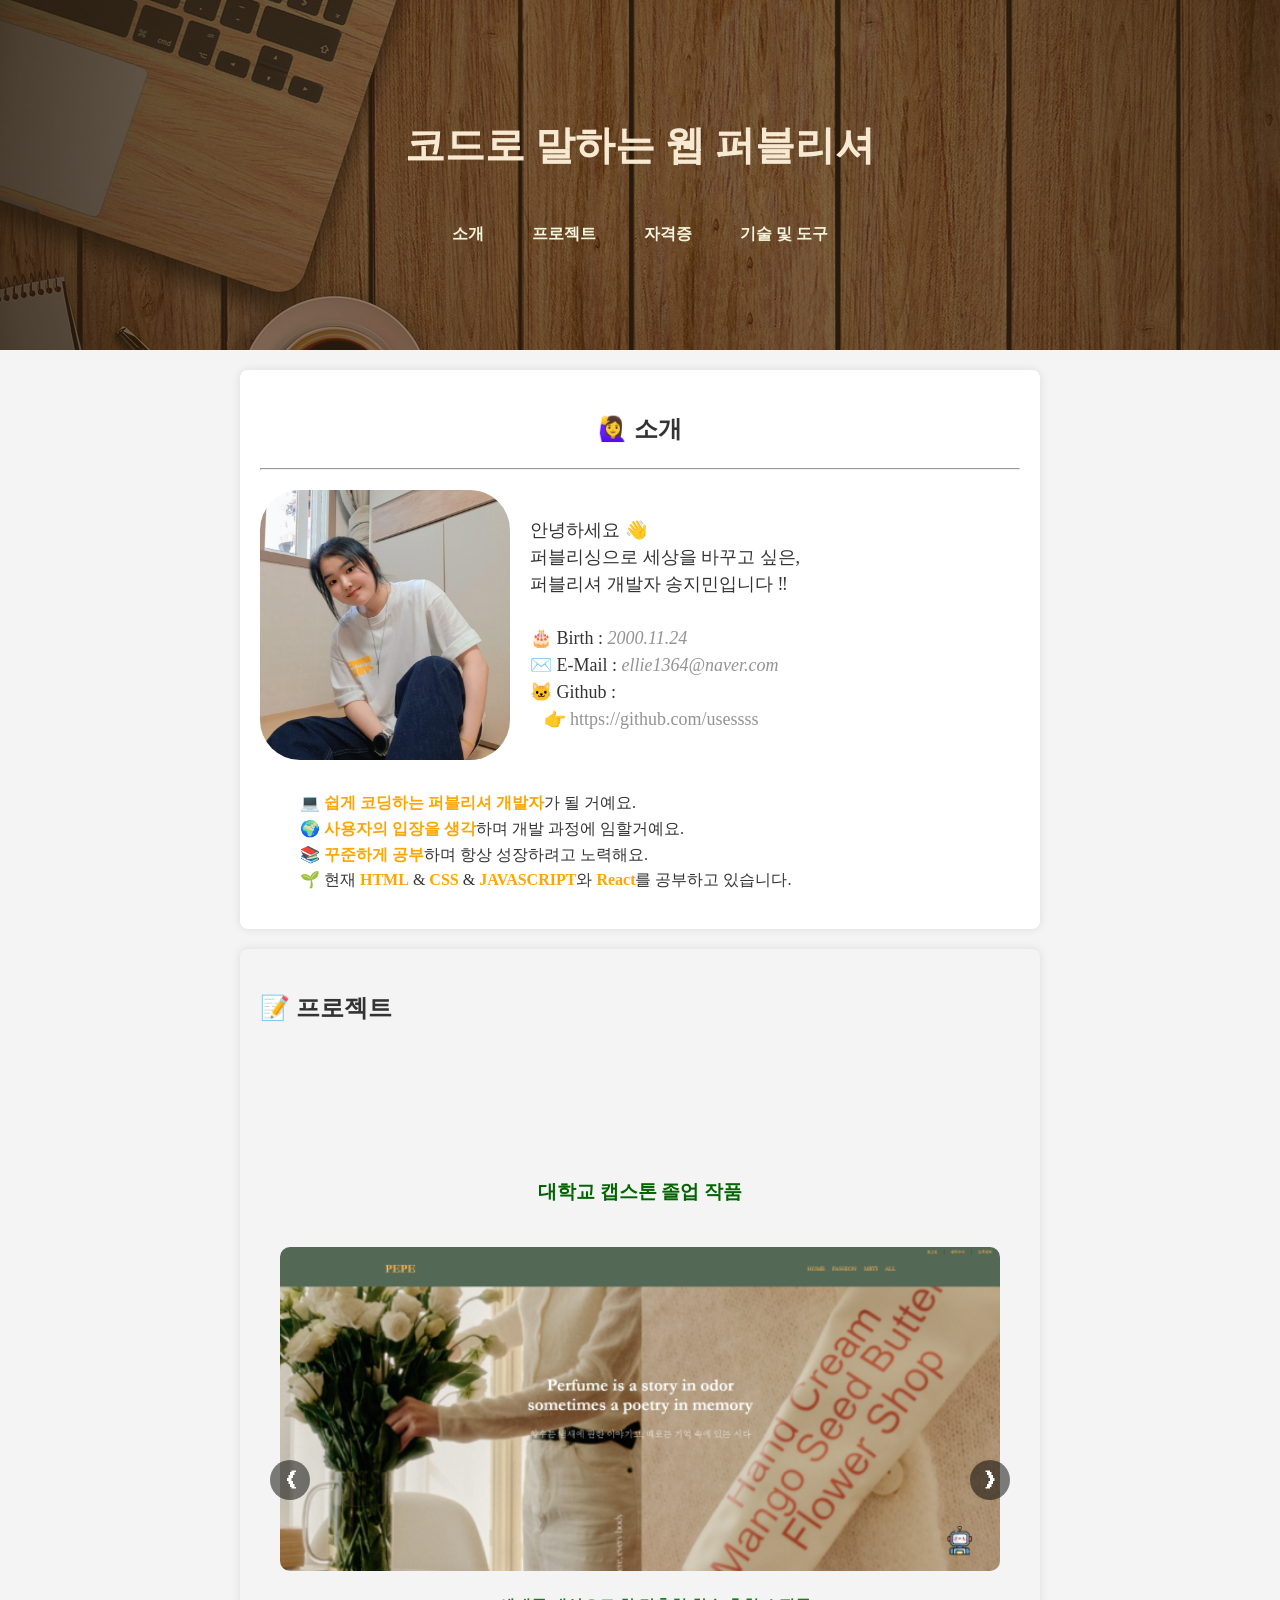
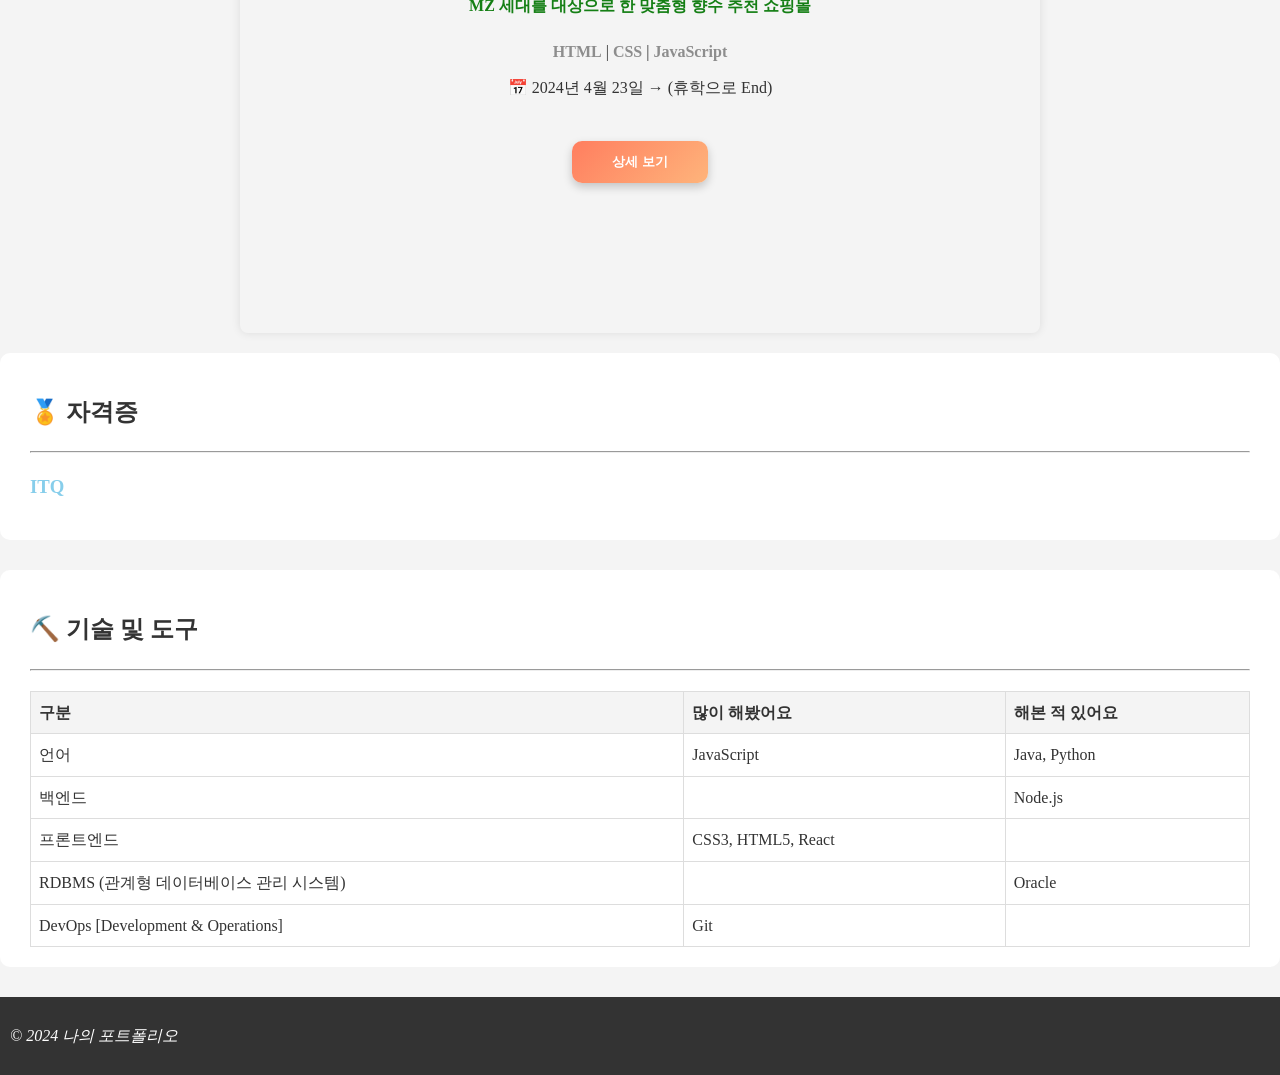
==== index.html @ 23d418ef "우수상 이미지" ====
<!DOCTYPE html>
<html lang="ko">
<head>
    <meta charset="UTF-8">
    <meta name="viewport" content="width=device-width, initial-scale=1.0">
    <title>포트폴리오</title>
    <link rel="stylesheet" type="text/css" href="portfolio.css">
    <link rel="stylesheet" type="text/css" href="reset.css">
</head>

<body>
    <!-- 헤더 섹션 -->
    <header class="header">
        <h1>코드로 말하는 웹 퍼블리셔</h1>
        <nav>
            <ul>
                <li><a href="#about">소개</a></li>
                <li><a href="#projects">프로젝트</a></li>
                <li><a href="#certification">자격증</a></li>
                <li><a href="#tool">기술 및 도구</a></li>
            </ul>
        </nav>
    </header>

    <!-- 소개 섹션 -->
    <section id="about" class="about">
        <h2>🙋‍♀️ 소개</h2>
        <hr style="margin-bottom: 20px;">
        
        <div class="about-content">
            <img 
                src="./img/me.jpg" alt="내 사진" title="내 사진" 
            />
            <div class="about-text">
                <span>
                    안녕하세요 👋<br>
                    퍼블리싱으로 세상을 바꾸고 싶은,<br>
                    퍼블리셔 개발자 송지민입니다 ‼<br><br>

                    🎂 Birth : <i style="color: rgb(147, 147, 147);">2000.11.24</i><br>
                    ✉️ E-Mail : <i style="color: rgb(147, 147, 147);">ellie1364@naver.com</i><br>
                    🐱 Github :<br>
                    &nbsp; &nbsp;👉
                        <a 
                            href="https://github.com/usessss" 
                            style="text-decoration: none; color: rgb(147, 147, 147);
                                cursor: pointer;"
                        >
                            https://github.com/usessss
                        </a><br>
                </span>
            </div>
        </div>

        <ul style="margin-top: 30px; list-style: none;">
            <li>💻 <b>쉽게 코딩하는 퍼블리셔 개발자</b>가 될 거예요.</li>
            <li>🌍 <b>사용자의 입장을 생각</b>하며 개발 과정에 임할거예요.</li>
            <li>📚 <b>꾸준하게 공부</b>하며 항상 성장하려고 노력해요.</li>
            <li>🌱 현재 <b>HTML</b> & <b>CSS</b> & <b>JAVASCRIPT</b>와 <b>React</b>를 공부하고 있습니다.</li>
        </ul>
    </section>

    <!-- 프로젝트 섹션 -->
    <section id="projects" class="projects fade-in">
        <h2>📝 프로젝트</h2>

        <div class="carousel">
            <button class="carousel-control prev" aria-label="Previous slide">&#10094;</button>

            <div class="carousel-wrapper">
                <div class="carousel-item fade-in">
                    <h3 style="color: darkgreen;">
                        대학교 캡스톤 졸업 작품
                    </h3>
                    <img 
                        src="./img/capstone.png" 
                        alt="대학교 캡스톤 졸작"
                        title="대학교 캡스톤 졸작" 
                        style="border-radius: 10px; width: 100%;"
                    />
                    <h4 style="color: rgb(21, 127, 21);">
                        MZ 세대를 대상으로 한 맞춤형 향수 추천 쇼핑몰
                    </h4>
                    <div style="display: flex; gap: 4px;">
                        <b style="color: #8d8d8d;">HTML</b> | <b style="color: #8d8d8d;">CSS</b> 
                        | <b style="color: #8d8d8d;">JavaScript</b>
                    </div>
                    <p style="margin-top: 10px;">
                        📅 2024년 4월 23일 → (휴학으로 End)
                    </p>
                    
                    <button class="open-modal" data-modal="modal1">
                        상세 보기
                    </button>
                </div>

                <!-- 추가적인 슬라이드를 여기에 추가하세요 -->
                <div class="carousel-item">
                    <h3 style="color: rgb(97, 61, 14);">
                        온라인 중고 거래 사이트
                    </h3>
                    <img 
                        src="./img/finalexam.png" 
                        alt="기말고사 프로젝트" title="기말고사 프로젝트 이미지" 
                        style="border-radius: 10px; width: 100%;"
                    />
                    <h4 style="color: rgb(71, 46, 46);">
                        Dynamic Web Project로 만든 중고 거래 사이트
                    </h4>
                    <div style="display: block;">
                        <b style="color: #8d8d8d;">Java</b> | <b style="color: #8d8d8d;">Jsp</b> 
                        | <b style="color: #8d8d8d;">Sql</b> | <b style="color: #8d8d8d;">HTML</b>
                        | <b style="color: #8d8d8d;">CSS</b> | <b style="color: #8d8d8d;">JavaScript</b>
                    </div>
                    <p style="margin-top: 10px;">
                        📅 3학년 1학기 기말고사 개인 프로젝트
                    </p>

                    <button class="open-modal" data-modal="modal2">
                        상세 보기
                    </button>
                </div>

                <div class="carousel-item">
                    <h3 style="color: purple;">
                        나만의 포트폴리오
                    </h3>
                    <img 
                        src="./img/image.png" 
                        alt="나의 포트폴리오" title="나의 포트폴리오"
                        style="border-radius: 10px; width: 100%;"
                    />
                    <h4 style="color: purple;">
                        나를 소개하는 페이지 개발하기
                    </h4>
                    <div>
                        <b style="color: #8d8d8d;">HTML</b> | <b style="color: #8d8d8d;">CSS</b> 
                        | <b style="color: #8d8d8d;">JavaScript</b>
                    </div>
                    <br />
                    <p>📅 2024년 8월 9일</p>
                    
                    <button class="open-modal" data-modal="modal3">
                        상세 보기
                    </button>
                </div>

                <div class="carousel-item">
                    <h3 style="color: rgb(247, 163, 9);">
                        🛸서비스명 - 타임캡슐💊
                    </h3>
                    <img 
                        src="./img/timecapsule.png" 
                        alt="프로젝트 타임캡슐 로그인" title="프로젝트 타임캡슐 로그인"
                        style="border-radius: 10px; width: 100%;"
                    />
                    <h4 style="color: rgb(247, 163, 9);">
                        ☁️구름톤 1~2차 프로젝트
                    </h4>
                    <div>
                        <b style="color: #8d8d8d;">React</b> | 
                        <b style="color: #8d8d8d;">Vite</b> |
                        <b style="color: #8d8d8d;">styled-components</b>
                    </div>
                    <br />

                    <h4 style="margin-bottom: 0;">
                        웹 기반(SNS) 프로젝트
                    </h4>
                    <p>📅 1차 : 2024년 12월 11일 → 2025년 1월 13일</p>

                    <br />

                    <h4 style="margin-bottom: 0;">
                        웹 어플리케이션 디버깅 및 최적화
                    </h4>
                    <p>📅 2차 : 2025년 1월 15일 → 2월 21일</p>
                    
                    <button class="open-modal" data-modal="modal4">
                        상세 보기
                    </button>
                </div>

                <div class="carousel-item">
                    <h3 style="color: rgb(31, 144, 189);">
                        🔊대규모 핀테크 사일런트 컨퍼런스 - 8+1 BiT🎧
                    </h3>
                    <img 
                        src="./img/fitmain.png" 
                        alt="F!t 메인페이지" title="F!t 메인페이지"
                        style="border-radius: 10px; width: 100%;"
                    />
                    <h4 style="color: rgb(31, 144, 189);">
                        부트캠프에서 4개의 직무와 함께 프로젝트🎶
                    </h4>
                    <div style="display: flex; gap: 4px;">
                        <b style="color: #8d8d8d;">React</b> | <b style="color: #8d8d8d;">Redex</b> 
                        | <b style="color: #8d8d8d;">Vite</b> | <b style="color: #8d8d8d;">TailwindCss</b>
                    </div>
                    
                    <br />

                    <p>📅 2025년 2월 26일 → 4월 1일</p>
                    
                    <button class="open-modal" data-modal="modal5">
                        상세 보기
                    </button>
                </div>
            </div>

            <button class="carousel-control next" aria-label="Next slide">&#10095;</button>
        </div>
    </section>

    <!-- 모달 팝업 -->
    <div id="modal1" class="modal">
        <div class="modal-content">
            <span class="close">&times;</span>
            <h3 style="color: darkgreen; text-align: center;">
                🎓캡스톤 프로젝트
            </h3>
            <img 
                src="./img/capstone.png" 
                alt="대학교 졸작" title="대학교 졸작" 
                style="width: 100%; height: auto; border-radius: 10px;" 
            />
            <h4 style="color: rgb(21, 127, 21);">
                MZ 세대를 대상으로 한 맞춤형 향수 추천 쇼핑몰
            </h4>
            <div style="display: flex; gap: 4px;">
                <b style="color: #8d8d8d;">HTML</b> | <b style="color: #8d8d8d;">CSS</b> 
                | <b style="color: #8d8d8d;">JavaScript</b>
            </div>
            <p>📅 2024년 4월 23일 ➡ 진행 하다가 학교 휴학으로 중단</p>
            <p>👥 <b>개발 인원(역할)</b> : 총 3명 - 2명은 백엔드 | 1명은 프론트엔드( 나 )</p>
            
            <h5 style="margin-bottom: 0;">실행영상</h5>
            <div class="video-container">
                <video src="./media/capstone.mp4" controls></video>
            </div>

            <h4 style="margin-top: 30px;">
                📖 내용
            </h4>
            <hr>
            <h4>개요</h4>
            <p
                style="border: 1px solid darkgreen;
                    padding: 10px 20px; border-radius: 10px;"
            >
                이 프로젝트는 <strong>MZ세대 대상</strong>으로 한 <strong>맞춤형 향수 추천 쇼핑몰</strong> 입니다.<br>
                이 프로젝트의 목표는 개성과 취향을 중시하는 MZ 세대가<br>
                자신의 스타일과 성격에 맞는 향수를 쉽게 찾을 수 있도록 돕는 것입니다.
            </p>

            <h4>프로젝트 목표</h4>
            <p
                style="border: 1px solid darkgreen;
                    padding: 10px 20px; border-radius: 10px;"
            >
                ▶ 맞춤형 향수 추천을 통해 사용자의 선택의 어려움을 줄이기<br>
                ▶ 향수 입문 자들이 쉽게 접근할 수 있는 환경 조성<br>
                ▶ MZ 세대를 타겟 으로 한 효과적인 마케팅 전략 수립   
            </p>

            <h4>주요 기능</h4>
            <p
                style="border: 1px solid darkgreen;
                    padding: 10px 20px; border-radius: 10px;"
            >
                ▶ <b>옷 스타일에 맞는 향수 추천 테스트</b><br>
                &nbsp;&nbsp;▪ 사용자가 원하는 패션 스타일을 3가지 선택하면<br>
                해당 스타일에 어울리는 향수를 추천<br>
                ▶ <b>향수 MBTI 테스트</b><br>
                &nbsp;&nbsp;▪ MBTI 성격 유형과 유사한 테스트를 통해 사용자의 성격과<br>
                &nbsp;&nbsp;&nbsp;&nbsp;취향을 분석, 맞춤형 향수 추천  
            </p>
        </div>
    </div>

    <div id="modal2" class="modal">
        <div class="modal-content">
            <span class="close">&times;</span>
            <h3 style="color: rgb(97, 61, 14); text-align: center;">
                온라인 중고 거래 사이트
            </h3>
            <img 
                src="./img/finalexam.png" 
                alt="기말고사 프로젝트" title="기말고사 프로젝트 이미지" 
                style="width: 100%; height: auto; border-radius: 10px;" 
            />
            <h4 style="color: rgb(62, 16, 16);">
                <대학교 3학년 1학기 기말고사 <br />
                Dynamic Web Project로 만든 중고 거래 사이트>
            </h4>
            <b style="color: #8d8d8d;">Java</b> | <b style="color: #8d8d8d;">JSP</b> 
            | <b style="color: #8d8d8d;">SQL</b> | <b style="color: #8d8d8d;">HTML</b>
            | <b style="color: #8d8d8d;">CSS</b> | <b style="color: #8d8d8d;">JavaScript</b>
            <p>👤 <b>개발 인원</b> : 혼자</p>

            <h5 style="margin-bottom: 0;">실행영상</h5>
            <div class="video-container">
                <video src="./media/carrot.mp4" controls muted></video>
            </div>

            <div 
                style="border: 2px solid saddlebrown;
                    padding: 20px 20px; margin-top: 20px; border-radius: 10px;" 
            >
                ▫ <b>메인 페이지</b> : 최신 물품 등록, 카테고리 물품, 인기 물품, 추천 물품<br> 
                &nbsp;&nbsp;네비게이션 바 반응형 웹 페이지로 구현<br><br>
                ▫ <b>상세 페이지</b> : 메인 페이지에서 물품 클릭 시 이동<br><br>
                ▫ <b>마이 페이지</b> : 상세 페이지에서 하트 클릭 시 상품 찜할 수 있음<br>
                &nbsp;&nbsp;엑스 클릭하면 찜한 목록에서 삭제 됨<br>
                &nbsp;&nbsp;내가 등록한 물품 목록 볼 수 있고,
                &nbsp;&nbsp;물품 등록 페이지로 가는 링크 있음<br>
                ▫ <b>물품 등록 페이지</b> : 상품 이미지와 글 입력 하여 등록할 수 있음<br><br>
                ▫ <b>로그인 / 회원가입 페이지</b> : 데이터베이스 연동<br>
                &nbsp;&nbsp;로그인이 이메일 혹은 비밀번호가 일치 하지 않을 시<br>
                &nbsp;&nbsp;→ 에러 메시지인 “이메일 또는 비밀번호가 잘못 되었습니다..<br>
                &nbsp;&nbsp;다시 입력해주세요..!!” 뜨면서 로그인 페이지에 머물도록 설정<br><br>
                ▫ <b>로그아웃</b> : 네비게이션 바에 LogOut 클릭 시 로그아웃 됨<br>
            </div>
        </div>
    </div>

    <div id="modal3" class="modal">
        <div class="modal-content">
            <span class="close">&times;</span>
            <h3 style="text-align: center; color: purple;">
                나만의 포트폴리오
            </h3>
            <img 
                src="./img/image.png" 
                alt="나의 포트폴리오" title="나의 포트폴리오" 
                style="width: 100%; height: auto; border-radius: 10px;" 
            />
            <h4 style="color: purple;">
                나를 소개하는 페이지 개발하기
            </h4>

            <br />

            <b style="color: #8d8d8d;">HTML</b> | <b style="color: #8d8d8d;">CSS</b> 
            | <b style="color: #8d8d8d;">JavaScript</b>
            <p>📅 2024년 8월 9일 ➡</p>
            <p>👤 <b>개발 인원</b> : 혼자</p>

            <br />

            <p>🐱 <b>깃허브</b><br>
                &nbsp;&nbsp;👉 <a 
                    href="https://github.com/usessss/first-commit"
                    style="cursor: pointer; text-decoration: none; color: crimson; text-decoration: none;"
                >
                    https://github.com/usessss/first-commit
                </a>
            </p>

            <h4>
                🗞️배포 : 
                    <a 
                        href="https://usessss.github.io/first-commit/"
                        style="cursor: pointer; text-decoration: none;"
                    >
                        https://usessss.github.io/first-commit/
                    </a>
            </h4>
        </div>
    </div>

    <div id="modal4" class="modal">
        <div class="modal-content">
            <span class="close">&times;</span>
            <h3 style="text-align: center; color: rgb(247, 163, 9);">
                🛸타임캡슐💊
            </h3>

            <img 
                src="./img/timecapsule.png" 
                title="구름톤 1~2차 프로젝트 타임캡슐 이미지"
                alt="구름톤 1~2차 프로젝트 타임캡슐 이미지" 
                style="width: 100%; height: auto; border-radius: 10px;" 
            />

            <h5>
                💡팀원이 '🎄내 트리를 꾸며줘'에서 나온 아이디어<br />
                👉 타임 캡슐( 일일회고/한달에 한 번 미래의 나에게 쓰는 편지 ) X todo-mate( 모방 )
            </h5>

            <h4 style="margin-bottom: -10px;">
                웹 기반(SNS) 프로젝트
            </h4>
            <p>📅 1차 : 2024년 12월 11일 → 2025년 1월 13일</p>

            <h4 style="margin-bottom: -10px;">
                웹 어플리케이션 디버깅 및 최적화
            </h4>
            <p>📅 2차 : 2025년 1월 15일 → 2월 21일</p>

            <p>👥 <b>개발 인원</b> : 프론트엔드 4명</p>

            <b style="color: #8d8d8d;">React</b> | <b style="color: #8d8d8d;">Vite</b> 
            | <b style="color: #8d8d8d;">styled-components</b>

            <div style="margin-top: 20px;">
                <a 
                    href="https://www.figma.com/design/HdpvRO5dsoH2dgdRlnako6/%ED%83%80%EC%9E%84-%EC%BA%A1%EC%8A%90?node-id=0-1&p=f&t=CEZCz9DcvXYDosj5-0"
                    style="text-decoration: none; cursor: pointer;"
                >
                    👩‍🎨팀원들과 다같이 피그마에서 UI 설계
                </a>
            </div>

            <div style="margin-bottom: 30px;"></div>

            <h5 style="margin-bottom: 0;">
                최종 발표 PPT
            </h5>
            <iframe 
                src="https://drive.google.com/file/d/1o0S9HKXnvmxOvt5GmG39HSLRlOXDdm8o/preview?usp=sharing" 
                width="100%" height="260px"
            >
            </iframe>

            <br />

            <h5 style="margin-bottom: 0px;">실행영상</h5>
            <div class="video-container">
                <video src="./media/timecapsule.mp4" controls muted></video>
            </div>

            <h4>
                🤓내가 맡은 기능들
            </h4>
            <h4>
                🔥타임캡슐 - 상세 페이지
                <ul>
                    <li>
                        전체적인 UI
                    </li>
                    <li>
                        편지 작성페이지에서 작성한 편지 내용 가져오기( 이모지 선택한 것도 같이 )
                    </li>
                    <li>
                        PDF로 편지 저장하기
                    </li>
                    <br />
                    <img 
                        src="./img/detailtimecapsule.png" 
                        title="타임캡슐 상세페이지 이미지" alt="타임캡슐 상세페이지 이미지" 
                        style="width: 100%; border-radius: 10px;"
                    />
                    <img 
                        src="./img/timecapsulepdf.png" 
                        title="타임캡슐 상세페이지 PDF 이미지" alt="타임캡슐 상세페이지 PDF 이미지" 
                        style="width: 100%; border-radius: 10px;"
                    />
                </ul>
            </h4>

            <h4>
                🔥todo - 메인 페이지 달력
                <ul>
                    <li>
                        왼쪽에 달력 표시( todo-mate랑 똑같이 )<br />
                        ➡️클릭한 날짜에 카테고리에서 작성한 할 일 목록이 완료됐으면<br />
                        해당 날짜 위에 있는 회색 박스에 체크 이모지가 생성되고<br />
                        월별로 체크 개수가 헤더쪽에 카운팅 되게하기
                    </li>
                    <li>
                        간편로그인 카카오로 해서 유저의 '프로필'하고 '이름' 데이터 가져오기
                    </li>
                    <br />
                    <img 
                        src="./img/todocalendar.png" 
                        title="timecapsule todo 달력" alt="timecapsule todo 달력" 
                        style="width: 100%; border-radius: 10px;"
                    />
                </ul>
            </h4>

            <h4>
                <a 
                    href="https://www.notion.so/1-1d1b05d8ba72808895eaf2b294ebce3a"
                    style="text-decoration: none; cursor: pointer;"
                >
                    📑다른 팀이 타임캡슐 이슈 리포트 작성( 노션 )
                </a>
            </h4>

            <h4>
                😤1차 프로젝트 이슈

                <img 
                    src="./img/issue.png" 
                    title="프로젝트 이슈" alt="프로젝트 이슈" 
                    style="width: 100%; border-radius: 10px;"
                />

                <img 
                    src="./img/issueproblem.png"
                    title="프로젝트 이슈 문제" alt="프로젝트 이슈 문제" 
                    style="width: 100%; border-radius: 10px;"
                />

                <img 
                    src="./img/issueresolution.png"
                    title="프로젝트 이슈 해결" alt="프로젝트 이슈 해결" 
                    style="width: 100%; border-radius: 10px;"
                />
            </h4>

            <p>🐱 <b>깃허브</b><br />
                &nbsp;&nbsp;👉 <a 
                    href="https://github.com/orgs/9oormthon-time-capsule/repositories"
                    style="text-decoration: none; color: crimson; cursor: pointer;"
                >
                    https://github.com/orgs/9oormthon-time-capsule/repositories
                </a>
            </p>
        </div>
    </div>

    <div id="modal5" class="modal">
        <div class="modal-content">
            <span class="close">&times;</span>
            <h3 style="text-align: center; color: rgb(31, 144, 189);">
                🔊대규모 핀테크 사일런트 컨퍼런스🎧
            </h3>

            <h6 style="font-weight: bold;">
                카카오 X 구름 Deep Dive 온라인 부트캠프<br>
                리액트 기반 프론트엔드 개발자 취업 특화 과정 1회차<br>
                ☁️기간 : 2024년 8월 19일 ➡ 2025월 4월 2일
            </h6>

            <img 
                src="./img/conference.png" alt="컴퍼런스" title="컴퍼런스" 
                style="width: 100%; height: auto; border-radius: 10px;" 
            />

            <h4>사일런트 컴퍼런스란❓</h4>
            <h5>
                기존 스피커 시스템 대신 무선 헤드셋을 활용하여<br>
                한 공간에 서 여러 개의 세션을 동시에 진행할 수 있는 혁신적인 포럼 방식❗<br>
                👉 스피커의 강연을 오디오만 듣고 싶다면 오디오 정취로,<br>
                영상이랑 오디오를 같이 듣고 싶다면 라이브 영상 시청으로
            </h5>
            <p>
                <b>👥인원 총 9명</b> 
                    : 프로덕트 매니지먼트[PM] 1명, 프로덕트 디자이너[PD] 2명,
                    <br>프론트엔드[FE] 2명, 백엔드[BE] 4명
            </p>
            <p style="font-weight: bold;">📅 2025년 2월 26일 ➡ 4월 1일</p>

            <h4>
                🛠️사용스택
            </h4>
            <h4>
                PD
            </h4>
            <ul>
                <li style="list-style-type: square;">Figma</li>
            </ul>
            <h4>
                FE
            </h4>
            <ul>
                <li style="list-style-type: square;">Core : React - js</li>
                <li style="list-style-type: square;">Ui : tailwindCss</li>
                <li style="list-style-type: square;">State Managing : redux</li>
                <li style="list-style-type: square;">Bundler : React - Vite</li>
            </ul>
            <h4>
                BE
            </h4>
            <ul>
                <li style="list-style-type: square;">SpringBoot</li>
                <li style="list-style-type: square;">Spring Security</li>
                <li style="list-style-type: square;">Docker</li>
                <li style="list-style-type: square;">OAuth2</li>
                <li style="list-style-type: square;">JPA</li>
                <li style="list-style-type: square;">MySQL</li>
                <li style="list-style-type: square;">Redis</li>
                <li style="list-style-type: square;">Swagger</li>
                <li style="list-style-type: square;">AWS</li>
                <li style="list-style-type: square;">WebSocket</li>
                <li style="list-style-type: square;">Redis Pub/Sub</li>
                <li style="list-style-type: square;">Kurento</li>
            </ul>

            <h4>
                <a 
                    href="https://www.notion.so/1ceb05d8ba7280eaadd6e5da148a67c7?v=1ceb05d8ba7281339520000c37d66d69"
                    style="text-decoration: none; cursor: pointer;"
                >
                    📑API 명세서
                </a>
            </h4>

            <h4>4개의 직무 팀원 역할 분담</h4>
            <img 
                src="./img/fitmember.png" 
                alt="fit 맡은 역할" title="fit 맡은 역할"
                style="width: 100%;" 
            />

            <h4>실행영상</h4>
            <div class="video-container">
                <video src="./media/fit.mp4" controls muted></video>
            </div>

            <h4>🤓내가 맡은 기능 정리</h4>
            <h4>🔥네이버, 카카오, 구글 소셜 로그인 및 회원가입</h4>
            <img 
                src="./img/fitlogin.png" 
                style="width: 100%; border-radius: 10px;" 
                title="fit 로그인페이지" alt="fit 로그인페이지"
            />
            <ol>
                <li style="font-weight: bold;">OAuth2 소셜 로그인 ( 네이버, 카카오, 구글 )</li>
                <ul>
                    <li>각 플랫폼의 인증 API를 활용해 로그인 버튼 생성</li>
                    <li>사용자가 클릭 시 해당 플랫폼의 로그인 페이지로 리디렉션</li>
                </ul>

                <li style="font-weight: bold;">백엔드와 토큰 교환 🛡️</li>
                <ul>
                    <li>로그인 후 리디렉션되는 URL에서 Authorization Code로 백엔드와 Access Token 교환</li>
                    <li>fetch 이용해 백엔드 API 호출( 토큰 교환 및 사용자 정보 가져오기 )</li>
                </ul>

                <li style="font-weight: bold;">사용자 상태 관리 🗂️</li>
                <ul>
                    <li>Redux를 사용하여 로그인 성공 시 사용자 정보와 Access Token을 상태로 저장</li>
                    <li>localStorage를 활용해 Access Token을 브라우저에 저장</li>
                </ul>
            </ol>

            <h5>
                💠소셜 로그인 버튼 ( GoogleLoginButton )
            </h5>
            <div class="code-container">
                <div class="code-header">
                  <div class="code-dots">
                    <div class="dot dot-red"></div>
                    <div class="dot dot-yellow"></div>
                    <div class="dot dot-green"></div>
                  </div>
                  <div class="code-title">google-login.jsx</div>
                </div>
                <pre style="padding-top: 10px; padding-left: 10px; padding-right: 10px;"><code><span class="token-keyword">const</span> <span class="token-function">GoogleLogin</span> <span class="token-arrow">=</span> () <span class="token-arrow">=></span> {
  <span class="token-keyword">const</span> <span class="token-function">onGoogleLogin</span> <span class="token-arrow">=</span> () <span class="token-arrow">=></span> {
    window.location.href <span class="token-arrow">=</span> <span class="token-string">"https://fit-conference.shop/oauth2/authorization/google"</span>;
  };
            
  <span class="token-keyword">return</span> (
    <span class="token-jsx-tag">&lt;button</span> <span class="token-attr">onClick</span>={<span class="token-function">onGoogleLogin</span>} <span class="token-attr">className</span>=<span class="token-string">"social-btn"</span><span class="token-jsx-tag">&gt;</span>
    <span class="token-jsx-tag">&lt;img</span> <span class="token-attr">src</span>=<span class="token-string">"/images/GoogleLogo.png"</span> <span class="token-attr">alt</span>=<span class="token-string">"Google"</span> <span class="token-jsx-tag">/&gt;</span>
        구글로 시작하기
    <span class="token-jsx-tag">&lt;/button&gt;</span>
  );
};</code></pre></div>

            <h5>
                💠토큰 교환 로직
            </h5>
            <div class="code-container">
                <div class="code-toolbar">
                  <div class="code-buttons">
                    <div class="code-btn red"></div>
                    <div class="code-btn yellow"></div>
                    <div class="code-btn green"></div>
                  </div>
                  <div class="code-title2">google-login.jsx</div>
                </div>
                <pre style="padding-left: 10px; padding-right: 10px;"><code><span class="token-keyword">useEffect</span><span class="token-punctuation">(()</span> <span class="token-operator">=></span> <span class="token-punctuation">{</span>
    <span class="token-keyword">const</span> <span class="token-function">exchangeToken</span> <span class="token-operator">=</span> <span class="token-keyword">async</span> <span class="token-punctuation">()</span> <span class="token-operator">=></span> <span class="token-punctuation">{</span>
        <span class="token-keyword">try</span> <span class="token-punctuation">{</span>
            <span class="token-keyword">const</span> response <span class="token-operator">=</span> <span class="token-keyword">await</span> <span class="token-function">fetch</span><span class="token-punctuation">(</span><span class="token-string">"https://fit-conference.shop/api/v1/auth/token-exchange"</span><span class="token-punctuation">,</span> <span class="token-punctuation">{</span>
            method<span class="token-operator">:</span> <span class="token-string">"POST"</span><span class="token-punctuation">,</span>
            headers<span class="token-operator">:</span> <span class="token-punctuation">{</span> <span class="token-string">"Content-Type"</span><span class="token-operator">:</span> <span class="token-string">"application/json"</span> <span class="token-punctuation">}</span><span class="token-punctuation">,</span>
              credentials<span class="token-operator">:</span> <span class="token-string">"include"</span><span class="token-punctuation">,</span>
            <span class="token-punctuation">}</span><span class="token-punctuation">)</span><span class="token-punctuation">;</span>
            
            <span class="token-keyword">if</span> <span class="token-punctuation">(</span>response<span class="token-punctuation">.</span>ok<span class="token-punctuation">)</span> <span class="token-punctuation">{</span>
              <span class="token-keyword">let</span> token <span class="token-operator">=</span> response<span class="token-punctuation">.</span>headers<span class="token-punctuation">.</span><span class="token-function">get</span><span class="token-punctuation">(</span><span class="token-string">"Authorization"</span><span class="token-punctuation">)</span><span class="token-punctuation">;</span>
              <span class="token-keyword">if</span> <span class="token-punctuation">(</span>token<span class="token-punctuation">?</span><span class="token-punctuation">.</span><span class="token-function">startsWith</span><span class="token-punctuation">(</span><span class="token-string">"Bearer "</span><span class="token-punctuation">)</span><span class="token-punctuation">)</span> token <span class="token-operator">=</span> token<span class="token-punctuation">.</span><span class="token-function">substring</span><span class="token-punctuation">(</span><span class="token-number">7</span><span class="token-punctuation">)</span><span class="token-punctuation">;</span>
              localStorage<span class="token-punctuation">.</span><span class="token-function">setItem</span><span class="token-punctuation">(</span><span class="token-string">"access-token"</span><span class="token-punctuation">,</span> token<span class="token-punctuation">)</span><span class="token-punctuation">;</span>
            
              <span class="token-keyword">const</span> userInfo <span class="token-operator">=</span> <span class="token-keyword">await</span> axios<span class="token-punctuation">.</span><span class="token-function">get</span><span class="token-punctuation">(</span><span class="token-string">"https://fit-conference.shop/api/v1/users/account"</span><span class="token-punctuation">,</span> <span class="token-punctuation">{</span>
                headers<span class="token-operator">:</span> <span class="token-punctuation">{</span> Authorization<span class="token-operator">:</span> <span class="token-string">`Bearer ${token}`</span> <span class="token-punctuation">}</span><span class="token-punctuation">,</span>
              <span class="token-punctuation">}</span><span class="token-punctuation">)</span><span class="token-punctuation">;</span>
            
              <span class="token-function">dispatch</span><span class="token-punctuation">(</span><span class="token-function">loginSuccess</span><span class="token-punctuation">(</span><span class="token-punctuation">{</span> user<span class="token-operator">:</span> userInfo<span class="token-punctuation">.</span>data<span class="token-punctuation">.</span>response<span class="token-punctuation">,</span> token <span class="token-punctuation">}</span><span class="token-punctuation">)</span><span class="token-punctuation">)</span><span class="token-punctuation">;</span>
              <span class="token-function">navigate</span><span class="token-punctuation">(</span><span class="token-string">"/mypage"</span><span class="token-punctuation">)</span><span class="token-punctuation">;</span>
            <span class="token-punctuation">}</span>
          <span class="token-punctuation">}</span> <span class="token-keyword">catch</span> <span class="token-punctuation">(</span>error<span class="token-punctuation">)</span> <span class="token-punctuation">{</span>
            console<span class="token-punctuation">.</span><span class="token-function">error</span><span class="token-punctuation">(</span><span class="token-string">"Token exchange failed:"</span><span class="token-punctuation">,</span> error<span class="token-punctuation">)</span><span class="token-punctuation">;</span>
          <span class="token-punctuation">}</span>
        <span class="token-punctuation">}</span><span class="token-punctuation">;</span>
            
        <span class="token-function">exchangeToken</span><span class="token-punctuation">(</span><span class="token-punctuation">)</span><span class="token-punctuation">;</span>
      <span class="token-punctuation">}</span><span class="token-punctuation">,</span> <span class="token-punctuation">[</span><span class="token-punctuation">]</span><span class="token-punctuation">)</span><span class="token-punctuation">;</span></code></pre>
    </div>

            <h4>🔥메인페이지 연사 정보 불러오기</h4>
            <img 
                src="./img/fitmainspeaker.png" 
                style="width: 100%; border-radius: 10px;" 
                title="fit 메인 연사 정보" alt="fit 메인 연사 정보"
            />
            <ol>
                <li style="font-weight: bold;">API 연동</li>
                <ul>
                    <li>/api/v1/speaker 호출하여 세션 데이터를 요청하고 처리</li>
                </ul>
    
                <li style="font-weight: bold;">데이터 정렬 및 렌더링</li>
                <ul>
                    <li>세션 데이터를 시간순으로 정렬한 후 UI에 표시</li>
                    <li>각 세션별 정보( 타이틀, 태그, 연사 이미지 및 이름 등 ) 출력</li>
                </ul>
            </ol>

            <h5>
                💠API 요청 및 데이터 정렬
            </h5>
            <div class="code-container">
                <div class="code-header">
                  <div class="code-dots">
                    <div class="dot dot-red"></div>
                    <div class="dot dot-yellow"></div>
                    <div class="dot dot-green"></div>
                  </div>
                  <div class="code-title">main-page.jsx</div>
                </div>
                <pre style="padding-top: 10px; padding-left: 10px; padding-right: 10px;"><code><span class="token-keyword">useEffect</span><span class="token-punctuation">(()</span> <span class="token-operator">=></span> <span class="token-punctuation">{</span>
  <span class="token-keyword">const</span> <span class="token-function">fetchData</span> <span class="token-operator">=</span> <span class="token-keyword">async</span> <span class="token-punctuation">()</span> <span class="token-operator">=></span> <span class="token-punctuation">{</span>
    <span class="token-keyword">try</span> <span class="token-punctuation">{</span>
      <span class="token-keyword">const</span> response <span class="token-operator">=</span> <span class="token-keyword">await</span> axios<span class="token-punctuation">.</span><span class="token-function">get</span><span class="token-punctuation">(</span><span class="token-string">'/api/v1/speaker'</span><span class="token-punctuation">)</span><span class="token-punctuation">;</span>
      <span class="token-keyword">if</span> <span class="token-punctuation">(</span>response<span class="token-punctuation">.</span>data<span class="token-punctuation">.</span>success<span class="token-punctuation">)</span> <span class="token-punctuation">{</span>
        <span class="token-keyword">const</span> sortedSessions <span class="token-operator">=</span> response<span class="token-punctuation">.</span>data<span class="token-punctuation">.</span>response<span class="token-punctuation">.</span><span class="token-function">sort</span><span class="token-punctuation">((</span>a<span class="token-punctuation">,</span> b<span class="token-punctuation">)</span> <span class="token-operator">=></span>
          a<span class="token-punctuation">.</span>startTime<span class="token-punctuation">.</span><span class="token-function">localeCompare</span><span class="token-punctuation">(</span>b<span class="token-punctuation">.</span>startTime<span class="token-punctuation">)</span>
        <span class="token-punctuation">)</span><span class="token-punctuation">;</span>
        <span class="token-function">setSessions</span><span class="token-punctuation">(</span>sortedSessions<span class="token-punctuation">)</span><span class="token-punctuation">;</span>
      <span class="token-punctuation">}</span> <span class="token-keyword">else</span> <span class="token-punctuation">{</span>
        console<span class="token-punctuation">.</span><span class="token-function">error</span><span class="token-punctuation">(</span><span class="token-string">'API 요청 실패:'</span><span class="token-punctuation">,</span> response<span class="token-punctuation">.</span>data<span class="token-punctuation">.</span>message<span class="token-punctuation">)</span><span class="token-punctuation">;</span>
      <span class="token-punctuation">}</span>
    <span class="token-punctuation">}</span> <span class="token-keyword">catch</span> <span class="token-punctuation">(</span>error<span class="token-punctuation">)</span> <span class="token-punctuation">{</span>
      console<span class="token-punctuation">.</span><span class="token-function">error</span><span class="token-punctuation">(</span><span class="token-string">'API 요청 중 오류 발생:'</span><span class="token-punctuation">,</span> error<span class="token-punctuation">)</span><span class="token-punctuation">;</span>
    <span class="token-punctuation">}</span>
  <span class="token-punctuation">}</span><span class="token-punctuation">;</span>
  <span class="token-function">fetchData</span><span class="token-punctuation">(</span><span class="token-punctuation">)</span><span class="token-punctuation">;</span>
<span class="token-punctuation">}</span><span class="token-punctuation">,</span> <span class="token-punctuation">[</span><span class="token-punctuation">]</span><span class="token-punctuation">)</span><span class="token-punctuation">;</span></code></pre></div>

            <h5>
                💠세션 데이터 렌더링
            </h5>
            <div class="code-container">
                <div class="code-header">
                  <div class="code-dots">
                    <div class="dot dot-red"></div>
                    <div class="dot dot-yellow"></div>
                    <div class="dot dot-green"></div>
                  </div>
                  <div class="code-title">main-page.jsx</div>
                </div>
                <pre style="padding-top: 10px; padding-left: 10px; padding-right: 10px;"><code><span class="token-punctuation">{</span>sessions<span class="token-punctuation">.</span><span class="token-function">map</span><span class="token-punctuation">((</span>session<span class="token-punctuation">,</span> index<span class="token-punctuation">)</span> <span class="token-operator">=></span> <span class="token-punctuation">(</span>
    <span class="token-jsx-tag">&lt;div</span> <span class="token-jsx-attr">key</span><span class="token-operator">=</span><span class="token-punctuation">{</span>index<span class="token-punctuation">}</span> <span class="token-jsx-attr">className</span><span class="token-operator">=</span><span class="token-string">"session-card"</span><span class="token-jsx-tag">&gt;</span>
      <span class="token-jsx-tag">&lt;h3&gt;</span><span class="token-punctuation">{</span>session<span class="token-punctuation">.</span>title<span class="token-punctuation">}</span><span class="token-jsx-tag">&lt;/h3&gt;</span>
      <span class="token-jsx-tag">&lt;div</span> <span class="token-jsx-attr">className</span><span class="token-operator">=</span><span class="token-string">"tags"</span><span class="token-jsx-tag">&gt;</span>
        <span class="token-punctuation">{</span>session<span class="token-punctuation">.</span>tags<span class="token-punctuation">.</span><span class="token-function">map</span><span class="token-punctuation">((</span>tag<span class="token-punctuation">,</span> i<span class="token-punctuation">)</span> <span class="token-operator">=></span> <span class="token-punctuation">(</span>
          <span class="token-jsx-tag">&lt;span</span> <span class="token-jsx-attr">key</span><span class="token-operator">=</span><span class="token-punctuation">{</span>i<span class="token-punctuation">}</span> <span class="token-jsx-attr">className</span><span class="token-operator">=</span><span class="token-string">"tag"</span><span class="token-jsx-tag">&gt;</span><span class="token-punctuation">{</span>tag<span class="token-punctuation">}</span><span class="token-jsx-tag">&lt;/span&gt;</span>
        <span class="token-punctuation">)</span><span class="token-punctuation">)</span><span class="token-punctuation">}</span>
      <span class="token-jsx-tag">&lt;/div&gt;</span>
      <span class="token-jsx-tag">&lt;div</span> <span class="token-jsx-attr">className</span><span class="token-operator">=</span><span class="token-string">"speaker-info"</span><span class="token-jsx-tag">&gt;</span>
        <span class="token-jsx-tag">&lt;img</span> <span class="token-jsx-attr">src</span><span class="token-operator">=</span><span class="token-punctuation">{</span>session<span class="token-punctuation">.</span>speaker<span class="token-punctuation">.</span>image<span class="token-punctuation">}</span> <span class="token-jsx-attr">alt</span><span class="token-operator">=</span><span class="token-string">"연사 이미지"</span> <span class="token-jsx-tag">/&gt;</span>
        <span class="token-jsx-tag">&lt;p&gt;</span><span class="token-punctuation">{</span>session<span class="token-punctuation">.</span>speaker<span class="token-punctuation">.</span>name<span class="token-punctuation">}</span> <span class="token-punctuation">(</span><span class="token-punctuation">{</span>session<span class="token-punctuation">.</span>speaker<span class="token-punctuation">.</span>description<span class="token-punctuation">}</span><span class="token-punctuation">)</span><span class="token-jsx-tag">&lt;/p&gt;</span>
      <span class="token-jsx-tag">&lt;/div&gt;</span>
    <span class="token-jsx-tag">&lt;/div&gt;</span>
  <span class="token-punctuation">)</span><span class="token-punctuation">)</span><span class="token-punctuation">}</span></code></pre></div>

            <h5>✅ 세션 카드 출력: 타이틀, 태그, 연사 이미지, 연사 이름 및 설명 출력</h5>

            <h4>🔥마이페이지 로그인(구글/네이버/카카오)한 유저의 프로필, 이름, 이메일 정보 불러오기</h4>
            <img 
                src="./img/fitmypageprofile.png" 
                style="width: 100%; border-radius: 10px;" 
                title="마이페이지 유저정보" 
            />
            <ol>
                <li style="font-weight: bold;">
                    로그인한 유저 정보 불러오기
                </li>
                <ul>
                    <li>
                        플랫폼별 로그인 (카카오, 네이버, 구글) 완료 후
                        /api/v1/users/account API를 호출하여 유저의 이름, 이메일, 프로필 이미지를 화면에 표시
                    </li>
                </ul>

                <br />

                <div class="code-container">
                    <div class="code-header">
                      <div class="code-dots">
                        <div class="dot dot-red"></div>
                        <div class="dot dot-yellow"></div>
                        <div class="dot dot-green"></div>
                      </div>
                      <div class="code-title">mypage.jsx</div>
                    </div>
                    <pre style="padding-top: 10px; padding-left: 10px; padding-right: 10px;"><code><span class="token-keyword">const</span> <span class="token-function">fetchUserProfile</span> <span class="token-operator">=</span> <span class="token-keyword">async</span> <span class="token-punctuation">()</span> <span class="token-operator">=></span> <span class="token-punctuation">{</span>
  <span class="token-keyword">try</span> <span class="token-punctuation">{</span>
    <span class="token-keyword">const</span> accessToken <span class="token-operator">=</span> localStorage<span class="token-punctuation">.</span><span class="token-function">getItem</span><span class="token-punctuation">(</span><span class="token-string">"access-token"</span><span class="token-punctuation">)</span><span class="token-punctuation">;</span>
    <span class="token-keyword">if</span> <span class="token-punctuation">(</span><span class="token-operator">!</span>accessToken<span class="token-punctuation">)</span> <span class="token-keyword">return</span> <span class="token-function">navigate</span><span class="token-punctuation">(</span><span class="token-string">'/login'</span><span class="token-punctuation">)</span><span class="token-punctuation">;</span>
                
    <span class="token-keyword">const</span> response <span class="token-operator">=</span> <span class="token-keyword">await</span> axios<span class="token-punctuation">.</span><span class="token-function">get</span><span class="token-punctuation">(</span><span class="token-string">"https://fit-conference.shop/api/v1/users/account"</span><span class="token-punctuation">,</span> <span class="token-punctuation">{</span>
      headers<span class="token-operator">:</span> <span class="token-punctuation">{</span> Authorization<span class="token-operator">:</span> <span class="token-string">`Bearer ${accessToken}`</span> <span class="token-punctuation">}</span><span class="token-punctuation">,</span>
    <span class="token-punctuation">}</span><span class="token-punctuation">)</span><span class="token-punctuation">;</span>
                
    <span class="token-keyword">if</span> <span class="token-punctuation">(</span>response<span class="token-punctuation">.</span>data<span class="token-punctuation">.</span>success<span class="token-punctuation">)</span> <span class="token-punctuation">{</span>
      <span class="token-function">dispatch</span><span class="token-punctuation">(</span><span class="token-function">loginSuccess</span><span class="token-punctuation">(</span><span class="token-punctuation">{</span> 
        user<span class="token-operator">:</span> response<span class="token-punctuation">.</span>data<span class="token-punctuation">.</span>response<span class="token-punctuation">,</span> 
        token<span class="token-operator">:</span> accessToken 
      <span class="token-punctuation">}</span><span class="token-punctuation">)</span><span class="token-punctuation">)</span><span class="token-punctuation">;</span>
    <span class="token-punctuation">}</span> <span class="token-keyword">else</span> <span class="token-punctuation">{</span>
      localStorage<span class="token-punctuation">.</span><span class="token-function">removeItem</span><span class="token-punctuation">(</span><span class="token-string">"access-token"</span><span class="token-punctuation">)</span><span class="token-punctuation">;</span>
      <span class="token-function">dispatch</span><span class="token-punctuation">(</span><span class="token-function">logout</span><span class="token-punctuation">(</span><span class="token-punctuation">)</span><span class="token-punctuation">)</span><span class="token-punctuation">;</span>
      <span class="token-function">navigate</span><span class="token-punctuation">(</span><span class="token-string">"/login"</span><span class="token-punctuation">)</span><span class="token-punctuation">;</span>
    <span class="token-punctuation">}</span>
  <span class="token-punctuation">}</span> <span class="token-keyword">catch</span> <span class="token-punctuation">(</span>error<span class="token-punctuation">)</span> <span class="token-punctuation">{</span>
    console<span class="token-punctuation">.</span><span class="token-function">error</span><span class="token-punctuation">(</span><span class="token-string">"API Error:"</span><span class="token-punctuation">,</span> error<span class="token-punctuation">)</span><span class="token-punctuation">;</span>
    <span class="token-function">navigate</span><span class="token-punctuation">(</span><span class="token-string">"/login"</span><span class="token-punctuation">)</span><span class="token-punctuation">;</span>
  <span class="token-punctuation">}</span>
<span class="token-punctuation">}</span><span class="token-punctuation">;</span></code></pre></div>

                <br />
    
                <li style="font-weight: bold;">로그아웃</li>
                <ul>
                    <li>
                        <b>Access Token 삭제</b> : 
                        localStorage에서 저장된 access-token을 제거하여
                        사용자 인증 정보를 초기화
                    </li>
                    <li>
                        <b>Redex 상태 관리</b> : 
                        dispatch(logout()) 호출하여 Redux 스토어에서 사용자 상태를 초기화
                    </li>
                    <li>
                        <b>페이지 이동</b> : 
                        로그아웃 후 navigate("/login")을 통해 로그인 페이지로 이동 처리
                    </li>
                </ul>

                <br />

                <div class="code-container">
                    <div class="code-header">
                      <div class="code-dots">
                        <div class="dot dot-red"></div>
                        <div class="dot dot-yellow"></div>
                        <div class="dot dot-green"></div>
                      </div>
                      <div class="code-title">mypage.jsx</div>
                    </div>
                    <pre style="padding-top: 10px; padding-left: 10px; padding-right: 10px;"><code><span class="token-keyword">const</span> <span class="token-function">handleLogout</span> <span class="token-operator">=</span> <span class="token-punctuation">()</span> <span class="token-operator">=></span> <span class="token-punctuation">{</span>
  <span class="token-comment">// 1. 저장된 access-token 제거</span>
  localStorage<span class="token-punctuation">.</span><span class="token-function">removeItem</span><span class="token-punctuation">(</span><span class="token-string">"access-token"</span><span class="token-punctuation">)</span><span class="token-punctuation">;</span>
  <span class="token-comment">// 2. Redux에서 사용자 상태 초기화</span>
  <span class="token-function">dispatch</span><span class="token-punctuation">(</span><span class="token-function">logout</span><span class="token-punctuation">(</span><span class="token-punctuation">)</span><span class="token-punctuation">)</span><span class="token-punctuation">;</span>      
  <span class="token-comment">// 3. 로그인 페이지로 이동</span>
  <span class="token-function">navigate</span><span class="token-punctuation">(</span><span class="token-string">"/login"</span><span class="token-punctuation">)</span><span class="token-punctuation">;</span>
<span class="token-punctuation">}</span><span class="token-punctuation">;</span>
                
<span class="token-comment">// 로그아웃 버튼 UI</span>
<span class="token-punctuation">{</span>user <span class="token-operator">&&</span> <span class="token-punctuation">(</span>
  <span class="token-jsx-tag">&lt;button</span>
    <span class="token-jsx-attr">onClick</span><span class="token-operator">=</span><span class="token-punctuation">{</span>handleLogout<span class="token-punctuation">}</span>
    <span class="token-jsx-attr">className</span><span class="token-operator">=</span><span class="token-string">"bg-red-500 text-white px-4 py-2 rounded-lg hover:bg-red-600 transition whitespace-nowrap"</span>
  <span class="token-jsx-tag">&gt;</span>
    로그아웃
  <span class="token-jsx-tag">&lt;/button&gt;</span>
<span class="token-punctuation">)</span><span class="token-punctuation">}</span></code></pre></div></ol>

            <h4>🔥직무, 연차, 관심 분야(3개 태그 선택)를 Redux 활용하여 상태 관리 및 데이터 가져오기</h4>
            <img 
                src="./img/fittag.png" 
                style="width: 100%; border-radius: 10px;" 
                title="fit 마이페이지 유저정보" alt="fit 마이페이지 유저정보" 
            />
            <li style="font-weight: bold;">
                직무와 연차 데이터
            </li>
            <ul>
                <li>
                    사용자가 프로필 수정 시 선택한 직무와 연차 데이터를 리덕스 상태로 관리
                </li>
                <li>
                    useSelector 사용하여 리덕스 스토어에서 해당 데이터를 가져와 화면에 반영
                </li>
            </ul>
            <li style="font-weight: bold;">
               관심 분야( 태그 3개 선택 )
            </li>
            <ul>
                <li>
                    프로필 수정 화면에서 사용자가 태그 3개 선택하도록 구현
                </li>
                <li>
                    선택된 태그를 리덕스 상태에 저장한 뒤 화면에 동적으로 반영
                </li>
            </ul>
            <div class="code-container">
            <div class="code-header">
                <div class="code-dots">
                <div class="dot dot-red"></div>
                <div class="dot dot-yellow"></div>
                <div class="dot dot-green"></div>
                </div>
                <div class="code-title">auth-slice.js</div>
            </div>
            <pre style="padding-top: 10px; padding-left: 10px; padding-right: 10px;"><code><span class="token-keyword">const</span> initialState <span class="token-operator">=</span> <span class="token-punctuation">{</span>
  job<span class="token-operator">:</span> <span class="token-keyword">null</span><span class="token-punctuation">,</span>
  experience<span class="token-operator">:</span> <span class="token-keyword">null</span><span class="token-punctuation">,</span>
  interests<span class="token-operator">:</span> <span class="token-punctuation">[</span><span class="token-punctuation">]</span><span class="token-punctuation">,</span>
<span class="token-punctuation">}</span><span class="token-punctuation">;</span>
            
<span class="token-keyword">const</span> authSlice <span class="token-operator">=</span> <span class="token-function">createSlice</span><span class="token-punctuation">(</span><span class="token-punctuation">{</span>
  name<span class="token-operator">:</span> <span class="token-string">'auth'</span><span class="token-punctuation">,</span>
  initialState<span class="token-operator">:</span> initialState<span class="token-punctuation">,</span>
  reducers<span class="token-operator">:</span> <span class="token-punctuation">{</span>
    <span class="token-function">updateProfile</span><span class="token-punctuation">(</span>state<span class="token-punctuation">,</span> action<span class="token-punctuation">)</span> <span class="token-punctuation">{</span>
      state<span class="token-punctuation">.</span>name <span class="token-operator">=</span> action<span class="token-punctuation">.</span>payload<span class="token-punctuation">.</span>name<span class="token-punctuation">;</span>
      state<span class="token-punctuation">.</span>job <span class="token-operator">=</span> action<span class="token-punctuation">.</span>payload<span class="token-punctuation">.</span>job<span class="token-punctuation">;</span>
      state<span class="token-punctuation">.</span>experience <span class="token-operator">=</span> action<span class="token-punctuation">.</span>payload<span class="token-punctuation">.</span>experience<span class="token-punctuation">;</span>
      state<span class="token-punctuation">.</span>interests <span class="token-operator">=</span> action<span class="token-punctuation">.</span>payload<span class="token-punctuation">.</span>interests<span class="token-punctuation">;</span>
    <span class="token-punctuation">}</span><span class="token-punctuation">,</span>
  <span class="token-punctuation">}</span><span class="token-punctuation">,</span>
<span class="token-punctuation">}</span><span class="token-punctuation">)</span><span class="token-punctuation">;</span>
            
<span class="token-keyword">export</span> <span class="token-keyword">const</span> <span class="token-punctuation">{</span>
  updateProfile<span class="token-punctuation">,</span>
<span class="token-punctuation">}</span> <span class="token-operator">=</span> authSlice<span class="token-punctuation">.</span>actions<span class="token-punctuation">;</span>
            
<span class="token-keyword">export</span> <span class="token-keyword">default</span> authSlice<span class="token-punctuation">.</span>reducer<span class="token-punctuation">;</span></code></pre></div>

            <br />

            <div class="code-container">
            <div class="code-header">
                <div class="code-dots">
                <div class="dot dot-red"></div>
                <div class="dot dot-yellow"></div>
                <div class="dot dot-green"></div>
                </div>
                <div class="code-title">mypage.jsx</div>
            </div>
            <pre style="padding-top: 10px; padding-left: 10px; padding-right: 10px;"><code><span class="token-keyword">const</span> name <span class="token-operator">=</span> <span class="token-function">useSelector</span><span class="token-punctuation">((</span>state<span class="token-punctuation">)</span> <span class="token-operator">=></span> state<span class="token-punctuation">.</span>auth<span class="token-punctuation">.</span>name<span class="token-punctuation">)</span><span class="token-punctuation">;</span>
<span class="token-keyword">const</span> job <span class="token-operator">=</span> <span class="token-function">useSelector</span><span class="token-punctuation">((</span>state<span class="token-punctuation">)</span> <span class="token-operator">=></span> state<span class="token-punctuation">.</span>auth<span class="token-punctuation">.</span>job<span class="token-punctuation">)</span><span class="token-punctuation">;</span>
<span class="token-keyword">const</span> experience <span class="token-operator">=</span> <span class="token-function">useSelector</span><span class="token-punctuation">((</span>state<span class="token-punctuation">)</span> <span class="token-operator">=></span> state<span class="token-punctuation">.</span>auth<span class="token-punctuation">.</span>experience<span class="token-punctuation">)</span><span class="token-punctuation">;</span>
<span class="token-keyword">const</span> interests <span class="token-operator">=</span> <span class="token-function">useSelector</span><span class="token-punctuation">((</span>state<span class="token-punctuation">)</span> <span class="token-operator">=></span> state<span class="token-punctuation">.</span>auth<span class="token-punctuation">.</span>interests<span class="token-punctuation">)</span><span class="token-punctuation">;</span>

<span class="token-jsx-tag"><span class="token-punctuation">&lt;</span>div<span class="token-punctuation">&gt;</span></span>
  <span class="token-jsx-tag"><span class="token-punctuation">&lt;</span>span<span class="token-punctuation">&gt;</span></span>직무<span class="token-jsx-tag"><span class="token-punctuation">&lt;/</span>span<span class="token-punctuation">&gt;</span></span>
  <span class="token-jsx-tag"><span class="token-punctuation">&lt;</span>span<span class="token-punctuation">&gt;</span></span><span class="token-punctuation">{</span>job <span class="token-operator">||</span> <span class="token-string">'직무 없음'</span><span class="token-punctuation">}</span><span class="token-jsx-tag"><span class="token-punctuation">&lt;/</span>span<span class="token-punctuation">&gt;</span></span>
<span class="token-jsx-tag"><span class="token-punctuation">&lt;/</span>div<span class="token-punctuation">&gt;</span></span>
<span class="token-jsx-tag"><span class="token-punctuation">&lt;</span>div<span class="token-punctuation">&gt;</span></span>
  <span class="token-jsx-tag"><span class="token-punctuation">&lt;</span>span<span class="token-punctuation">&gt;</span></span>연차<span class="token-jsx-tag"><span class="token-punctuation">&lt;/</span>span<span class="token-punctuation">&gt;</span></span>
  <span class="token-jsx-tag"><span class="token-punctuation">&lt;</span>span<span class="token-punctuation">&gt;</span></span><span class="token-punctuation">{</span>experience <span class="token-operator">||</span> <span class="token-string">'연차 없음'</span><span class="token-punctuation">}</span><span class="token-jsx-tag"><span class="token-punctuation">&lt;/</span>span<span class="token-punctuation">&gt;</span></span>
<span class="token-jsx-tag"><span class="token-punctuation">&lt;/</span>div<span class="token-punctuation">&gt;</span></span>
<span class="token-jsx-tag"><span class="token-punctuation">&lt;</span>div<span class="token-punctuation">&gt;</span></span>관심 분야<span class="token-jsx-tag"><span class="token-punctuation">&lt;/</span>div<span class="token-punctuation">&gt;</span></span>
<span class="token-jsx-tag"><span class="token-punctuation">&lt;</span>div<span class="token-punctuation">&gt;</span></span>
  <span class="token-punctuation">{</span>interests <span class="token-operator">&amp;&amp;</span> interests<span class="token-punctuation">.</span>length <span class="token-operator">&gt;</span> <span class="token-number">0</span> <span class="token-operator">?</span> <span class="token-punctuation">(</span>
    interests<span class="token-punctuation">.</span><span class="token-function">map</span><span class="token-punctuation">((</span>interest<span class="token-punctuation">,</span> index<span class="token-punctuation">)</span> <span class="token-operator">=></span> <span class="token-punctuation">(</span>
    <span class="token-jsx-tag"><span class="token-punctuation">&lt;</span>div <span class="token-attr-name">key</span><span class="token-attr-value"><span class="token-punctuation">=</span><span class="token-punctuation">{</span>index<span class="token-punctuation">}</span></span><span class="token-punctuation">&gt;</span></span>
      <span class="token-punctuation">{</span>interest<span class="token-punctuation">}</span>
    <span class="token-jsx-tag"><span class="token-punctuation">&lt;/</span>div<span class="token-punctuation">&gt;</span></span>
  <span class="token-punctuation">)</span><span class="token-punctuation">)</span>
<span class="token-punctuation">)</span> <span class="token-operator">:</span> <span class="token-punctuation">(</span>
    <span class="token-jsx-tag"><span class="token-punctuation">&lt;</span>div<span class="token-punctuation">&gt;</span></span>관심 분야 없음<span class="token-jsx-tag"><span class="token-punctuation">&lt;/</span>div<span class="token-punctuation">&gt;</span></span>
<span class="token-punctuation">)</span><span class="token-punctuation">}</span>
<span class="token-jsx-tag"><span class="token-punctuation">&lt;/</span>div<span class="token-punctuation">&gt;</span></span></code></pre></div>

            <h4>🔥좋아요 & 추천 강연 데이터 가져오기</h4>
            <img 
                src="./img/fitlike.png" 
                style="width: 100%; border-radius: 10px;" 
                title="fit 마이페이지 좋아요 추천 강연" alt="fit 마이페이지 좋아요 추천 강연"
            />
            <h5 style="font-weight: bold;">
                ❤️좋아요 표시된 강연
            </h5>
            <ul>
                <li>
                    <b>/api/v1/users/sessions/like API 호출</b> :
                    API를 통해 사용자가 좋아요 누른 강연 정보 가져옴
                </li>
                <li>
                    강연자 이미지, 이름, 제목 화면에 표시
                </li>
            </ul>
            <li style="font-weight: bold;">
                <b>최대 3개만 보여주기</b> :
            </li>
            <ul>
                <li>
                    화면에선 좋아요한 강연 중 최대 3개만 보여줌
                </li>
                <li>
                    클릭 시 전체 목록 표시하는 모달창이 뜨도록 구현
                </li>
            </ul>
            <h5 style="font-weight: bold;">
                👍추천 강연
            </h5>
            <ul>
                <li>
                    <b>/api/v1/session/recommended API 호출</b> :
                    API 호출하여 추천 강연 정보를 가져옴
                </li>
            </ul>

            <div class="code-container">
            <div class="code-header">
                <div class="code-dots">
                <div class="dot dot-red"></div>
                <div class="dot dot-yellow"></div>
                <div class="dot dot-green"></div>
                </div>
                <div class="code-title">mypage.jsx</div>
            </div>
            <pre style="padding-top: 10px; padding-left: 10px; padding-right: 10px;"><code><span class="token-comment">// 좋아요한 강연 가져오기</span>
<span class="token-keyword">const</span> <span class="token function-variable function">fetchLikedSessions</span> <span class="token operator">=</span> <span class="token keyword">async</span> <span class="token punctuation">(</span><span class="token punctuation">)</span> <span class="token operator">=></span> <span class="token punctuation">{</span>
<span class="token keyword">const</span> accessToken <span class="token operator">=</span> localStorage<span class="token punctuation">.</span><span class="token function">getItem</span><span class="token punctuation">(</span><span class="token string">'access-token'</span><span class="token punctuation">)</span><span class="token punctuation">;</span>
<span class="token keyword">if</span> <span class="token punctuation">(</span><span class="token operator">!</span>accessToken<span class="token punctuation">)</span> <span class="token keyword">return</span> <span class="token function">navigate</span><span class="token punctuation">(</span><span class="token string">'/login'</span><span class="token punctuation">)</span><span class="token punctuation">;</span>
            
<span class="token keyword">try</span> <span class="token punctuation">{</span>
  <span class="token keyword">const</span> response <span class="token operator">=</span> <span class="token keyword">await</span> axios<span class="token punctuation">.</span><span class="token function">get</span><span class="token punctuation">(</span><span class="token string">'/api/v1/users/sessions/like'</span><span class="token punctuation">,</span> <span class="token punctuation">{</span>
    headers<span class="token operator">:</span> <span class="token punctuation">{</span> <span class="token function-variable function">Authorization</span><span class="token operator">:</span> <span class="token template-string"><span class="token template-punctuation string">`</span><span class="token string">Bearer </span><span class="token interpolation"><span class="token interpolation-punctuation punctuation">${</span>accessToken<span class="token interpolation-punctuation punctuation">}</span></span><span class="token template-punctuation string">`</span></span> <span class="token punctuation">}</span><span class="token punctuation">,</span>
  <span class="token punctuation">}</span><span class="token punctuation">)</span><span class="token punctuation">;</span>
            
  <span class="token keyword">if</span> <span class="token punctuation">(</span>response<span class="token punctuation">.</span>data<span class="token punctuation">.</span>success<span class="token punctuation">)</span> <span class="token punctuation">{</span>
    <span class="token function">setLikedSessions</span><span class="token punctuation">(</span>response<span class="token punctuation">.</span>data<span class="token punctuation">.</span>response<span class="token punctuation">.</span><span class="token function">slice</span><span class="token punctuation">(</span><span class="token number">0</span><span class="token punctuation">,</span> <span class="token number">3</span><span class="token punctuation">)</span><span class="token punctuation">)</span><span class="token punctuation">;</span> <span class="token-comment">// 최대 3개만 표시</span>
  <span class="token punctuation">}</span>
<span class="token punctuation">}</span> <span class="token keyword">catch</span> <span class="token punctuation">(</span>error<span class="token punctuation">)</span> <span class="token punctuation">{</span>
    console<span class="token punctuation">.</span><span class="token function">error</span><span class="token punctuation">(</span><span class="token string">'API Error:'</span><span class="token punctuation">,</span> error<span class="token punctuation">)</span><span class="token punctuation">;</span>
<span class="token punctuation">}</span>
<span class="token punctuation">}</span><span class="token punctuation">;</span>
            
<span class="token-comment">// 추천 강연 가져오기</span>
<span class="token-keyword">const</span> <span class="token function-variable function">fetchRecommendedSessions</span> <span class="token operator">=</span> <span class="token keyword">async</span> <span class="token punctuation">(</span><span class="token punctuation">)</span> <span class="token operator">=></span> <span class="token punctuation">{</span>
<span class="token keyword">const</span> accessToken <span class="token operator">=</span> localStorage<span class="token punctuation">.</span><span class="token function">getItem</span><span class="token punctuation">(</span><span class="token string">'access-token'</span><span class="token punctuation">)</span><span class="token punctuation">;</span>
<span class="token keyword">if</span> <span class="token punctuation">(</span><span class="token operator">!</span>accessToken<span class="token punctuation">)</span> <span class="token keyword">return</span> <span class="token function">navigate</span><span class="token punctuation">(</span><span class="token string">'/login'</span><span class="token punctuation">)</span><span class="token punctuation">;</span>
            
<span class="token keyword">try</span> <span class="token punctuation">{</span>
  <span class="token keyword">const</span> response <span class="token operator">=</span> <span class="token keyword">await</span> axios<span class="token punctuation">.</span><span class="token function">get</span><span class="token punctuation">(</span><span class="token string">'/api/v1/session/recommended'</span><span class="token punctuation">,</span> <span class="token punctuation">{</span>
    headers<span class="token operator">:</span> <span class="token punctuation">{</span> <span class="token function-variable function">Authorization</span><span class="token operator">:</span> <span class="token template-string"><span class="token template-punctuation string">`</span><span class="token string">Bearer </span><span class="token interpolation"><span class="token interpolation-punctuation punctuation">${</span>accessToken<span class="token interpolation-punctuation punctuation">}</span></span><span class="token template-punctuation string">`</span></span> <span class="token punctuation">}</span><span class="token punctuation">,</span>
  <span class="token punctuation">}</span><span class="token punctuation">)</span><span class="token punctuation">;</span>
            
  <span class="token keyword">if</span> <span class="token punctuation">(</span>response<span class="token punctuation">.</span>data<span class="token punctuation">.</span>success<span class="token punctuation">)</span> <span class="token punctuation">{</span>
    <span class="token function">setSessions</span><span class="token punctuation">(</span>response<span class="token punctuation">.</span>data<span class="token punctuation">.</span>response<span class="token punctuation">.</span><span class="token function">slice</span><span class="token punctuation">(</span><span class="token number">0</span><span class="token punctuation">,</span> <span class="token number">3</span><span class="token punctuation">)</span><span class="token punctuation">)</span><span class="token punctuation">;</span> <span class="token-comment">// 최대 3개만 표시</span>
  <span class="token punctuation">}</span>
<span class="token punctuation">}</span> <span class="token keyword">catch</span> <span class="token punctuation">(</span>error<span class="token punctuation">)</span> <span class="token punctuation">{</span>
    console<span class="token punctuation">.</span><span class="token function">error</span><span class="token punctuation">(</span><span class="token string">'API Error:'</span><span class="token punctuation">,</span> error<span class="token punctuation">)</span><span class="token punctuation">;</span>
<span class="token punctuation">}</span>
<span class="token punctuation">}</span><span class="token punctuation">;</span></code></pre></div>

            <br />

            <div class="code-container">
            <div class="code-header">
                <div class="code-dots">
                <div class="dot dot-red"></div>
                <div class="dot dot-yellow"></div>
                <div class="dot dot-green"></div>
                </div>
                <div class="code-title">mypage.jsx</div>
            </div>
            <pre style="padding-top: 10px; padding-left: 10px; padding-right: 10px;"><code><span class="token-comment">// 모달 상태 관리</span>
<span class="token-keyword">const</span> <span class="token punctuation">[</span>showModal<span class="token punctuation">,</span> setShowModal<span class="token punctuation">]</span> <span class="token operator">=</span> <span class="token function">useState</span><span class="token-punctuation">(</span><span class="token boolean">false</span><span class="token-punctuation">)</span><span class="token-punctuation">;</span> <span class="token-comment">// 첫 번째 모달 (추천 강연)</span>
<span class="token-comment">// 모달 열기 및 닫기 함수</span>
<span class="token-keyword">const</span> <span class="token function-variable function">openModal</span> <span class="token operator">=</span> <span class="token punctuation">(</span><span class="token punctuation">)</span> <span class="token operator">=></span> <span class="token function">setShowModal</span><span class="token-punctuation">(</span><span class="token boolean">true</span><span class="token-punctuation">)</span><span class="token-punctuation">;</span>
<span class="token-keyword">const</span> <span class="token function-variable function">closeModal</span> <span class="token operator">=</span> <span class="token punctuation">(</span><span class="token punctuation">)</span> <span class="token operator">=></span> <span class="token function">setShowModal</span><span class="token-punctuation">(</span><span class="token boolean">false</span><span class="token-punctuation">)</span><span class="token-punctuation">;</span>
            
<span class="token-comment">// 모달창 컴포넌트</span>
<span class="token-keyword">const</span> <span class="token function-variable function">Modal</span> <span class="token operator">=</span> <span class="token punctuation">(</span><span class="token punctuation">{</span> children<span class="token punctuation">,</span> onClose <span class="token punctuation">}</span><span class="token punctuation">)</span> <span class="token operator">=></span> <span class="token punctuation">(</span>
  <span class="token-jsx-tag"><span class="token-punctuation">&lt;</span>div<span class="token-punctuation">&gt;</span></span>
    <span class="token-jsx-tag"><span class="token-punctuation">&lt;</span>button <span class="token-attr-name">onClick</span><span class="token-attr-value"><span class="token-punctuation">=</span><span class="token-punctuation">{</span>onClose<span class="token-punctuation">}</span></span><span class="token-punctuation">&gt;</span></span>
      닫기
    <span class="token-jsx-tag"><span class="token-punctuation">&lt;/</span>button<span class="token-punctuation">&gt;</span></span>
    <span class="token-punctuation">{</span>children<span class="token-punctuation">}</span>
  <span class="token-jsx-tag"><span class="token-punctuation">&lt;/</span>div<span class="token-punctuation">&gt;</span></span>
<span class="token-punctuation">)</span><span class="token-punctuation">;</span></code></pre></div>

            <br />

            <h4>🔥나의 시간표 세션 데이터 가져오기</h4>
            <img 
                src="./img/mytimetable.png" 
                style="width: 100%; border-radius: 10px;" 
                title="fit 마이페이지 나의시간표" alt="fit 마이페이지 나의시간표"
            />
            <ul>
                <li>
                    <b>/api/v1/users/sessions API 호출</b> :
                    강연의 제목, 강연자 이름, 연사 이미지 가져옴
                </li>
            </ul>
            <h5 style="font-weight: bold;">
                <b>세션 강조 표시</b> :
            </h5>
            <ul>
                <li>
                    강연 페이지에서 사용자가 + 담기 버튼 클릭한 세션은 진하게 표시되게 구현
                </li>
                <li>
                    그렇지 않은 세션은 연하게 표시하여 시각적 차이를 제공
                </li>
            </ul>

            <div class="code-container">
            <div class="code-header">
                <div class="code-dots">
                <div class="dot dot-red"></div>
                <div class="dot dot-yellow"></div>
                <div class="dot dot-green"></div>
                </div>
                <div class="code-title">mypage.jsx</div>
            </div>
            <pre style="padding-top: 10px; padding-left: 10px; padding-right: 10px;"><code><span class="token-comment">// 세션 데이터 가져오기</span>
<span class="token-keyword">const</span> <span class="token function-variable function">fetchMySchedule</span> <span class="token operator">=</span> <span class="token keyword">async</span> <span class="token punctuation">(</span><span class="token punctuation">)</span> <span class="token operator">=></span> <span class="token punctuation">{</span>
  <span class="token-keyword">const</span> accessToken <span class="token operator">=</span> localStorage<span class="token punctuation">.</span><span class="token function">getItem</span><span class="token punctuation">(</span><span class="token-string">"access-token"</span><span class="token punctuation">)</span><span class="token punctuation">;</span>
  <span class="token-keyword">if</span> <span class="token punctuation">(</span><span class="token operator">!</span>accessToken<span class="token punctuation">)</span> <span class="token keyword">return</span> <span class="token function">navigate</span><span class="token punctuation">(</span><span class="token-string">"/login"</span><span class="token punctuation">)</span><span class="token punctuation">;</span>
            
  <span class="token-keyword">try</span> <span class="token punctuation">{</span>
    <span class="token-keyword">const</span> response <span class="token operator">=</span> <span class="token keyword">await</span> axios<span class="token punctuation">.</span><span class="token function">get</span><span class="token punctuation">(</span><span class="token-string">'/api/v1/users/sessions'</span><span class="token punctuation">,</span> <span class="token punctuation">{</span>
      headers<span class="token operator">:</span> <span class="token punctuation">{</span> <span class="token function-variable function">Authorization</span><span class="token operator">:</span> <span class="token template-string"><span class="token template-punctuation string">`</span><span class="token string">Bearer </span><span class="token interpolation"><span class="token interpolation-punctuation punctuation">${</span>accessToken<span class="token interpolation-punctuation punctuation">}</span></span><span class="token template-punctuation string">`</span></span> <span class="token punctuation">}</span><span class="token punctuation">,</span>
    <span class="token punctuation">}</span><span class="token punctuation">)</span><span class="token punctuation">;</span>
            
    <span class="token-keyword">if</span> <span class="token punctuation">(</span>response<span class="token punctuation">.</span>data<span class="token punctuation">.</span>success<span class="token punctuation">)</span> <span class="token punctuation">{</span>
      <span class="token-keyword">const</span> sortedSessions <span class="token operator">=</span> response<span class="token punctuation">.</span>data<span class="token punctuation">.</span>response<span class="token punctuation">.</span><span class="token function">sort</span><span class="token punctuation">(</span><span class="token punctuation">(</span>a<span class="token punctuation">,</span> b<span class="token punctuation">)</span> <span class="token operator">=></span> 
        a<span class="token punctuation">.</span>startTime<span class="token punctuation">.</span><span class="token function">localeCompare</span><span class="token punctuation">(</span>b<span class="token punctuation">.</span>startTime<span class="token punctuation">)</span>
      <span class="token punctuation">)</span><span class="token punctuation">;</span>
      <span class="token function">setMyScheduleSessions</span><span class="token punctuation">(</span>sortedSessions<span class="token punctuation">)</span><span class="token punctuation">;</span> <span class="token-comment">// 시간표 세션 상태 업데이트</span>
    <span class="token punctuation">}</span>
  <span class="token punctuation">}</span> <span class="token keyword">catch</span> <span class="token punctuation">(</span>error<span class="token punctuation">)</span> <span class="token punctuation">{</span>
    console<span class="token punctuation">.</span><span class="token function">error</span><span class="token punctuation">(</span><span class="token-string">"API Error:"</span><span class="token punctuation">,</span> error<span class="token punctuation">)</span><span class="token punctuation">;</span>
  <span class="token punctuation">}</span>
<span class="token punctuation">}</span><span class="token punctuation">;</span>
            
<span class="token-comment">// 세션 데이터 렌더링</span>
<span class="token-jsx-tag"><span class="token-punctuation">&lt;</span>div <span class="token-attr-name">className</span><span class="token-attr-value"><span class="token-punctuation">=</span><span class="token-string">"session-list"</span></span><span class="token-punctuation">&gt;</span></span>
  <span class="token-punctuation">{</span>myScheduleSessions<span class="token punctuation">.</span><span class="token function">map</span><span class="token-punctuation">(</span><span class="token-punctuation">(</span>session<span class="token punctuation">,</span> index<span class="token-punctuation">)</span> <span class="token-operator">=></span> <span class="token-punctuation">(</span>
    <span class="token-jsx-tag"><span class="token-punctuation">&lt;</span>div
      <span class="token-attr-name">key</span><span class="token-attr-value"><span class="token-punctuation">=</span><span class="token-punctuation">{</span>index<span class="token-punctuation">}</span></span>
      <span class="token-attr-name">className</span><span class="token-attr-value"><span class="token-punctuation">=</span><span class="token-template-string"><span class="token template-punctuation string">`</span><span class="token string">session-item </span><span class="token interpolation"><span class="token interpolation-punctuation punctuation">${</span>
        session<span class="token punctuation">.</span>isAdded <span class="token operator">?</span> <span class="token string">'font-bold text-black'</span> <span class="token operator">:</span> <span class="token string">'text-gray-400'</span>
      <span class="token interpolation-punctuation punctuation">}</span></span><span class="token template-punctuation string">`</span></span></span>
    <span class="token-punctuation">&gt;</span></span>
    <span class="token-jsx-tag"><span class="token-punctuation">&lt;</span>img <span class="token-attr-name">src</span><span class="token-attr-value"><span class="token-punctuation">=</span><span class="token-punctuation">{</span>session<span class="token punctuation">.</span>speakerImage<span class="token-punctuation">}</span></span> <span class="token-attr-name">alt</span><span class="token-attr-value"><span class="token-punctuation">=</span><span class="token-punctuation">{</span>session<span class="token punctuation">.</span>speakerName<span class="token-punctuation">}</span></span> <span class="token-attr-name">className</span><span class="token-attr-value"><span class="token-punctuation">=</span><span class="token-string">"w-10 h-10 rounded-full"</span></span> <span class="token-punctuation">/&gt;</span></span>
    <span class="token-jsx-tag"><span class="token-punctuation">&lt;</span>div<span class="token-punctuation">&gt;</span></span><span class="token-punctuation">{</span>session<span class="token punctuation">.</span>title<span class="token-punctuation">}</span><span class="token-jsx-tag"><span class="token-punctuation">&lt;/</span>div<span class="token-punctuation">&gt;</span></span>
    <span class="token-jsx-tag"><span class="token-punctuation">&lt;</span>div<span class="token-punctuation">&gt;</span></span><span class="token-punctuation">{</span>session<span class="token punctuation">.</span>speakerName<span class="token-punctuation">}</span><span class="token-jsx-tag"><span class="token-punctuation">&lt;/</span>div<span class="token-punctuation">&gt;</span></span>
  <span class="token-jsx-tag"><span class="token-punctuation">&lt;/</span>div<span class="token-punctuation">&gt;</span></span>
<span class="token-punctuation">)</span><span class="token-punctuation">)</span><span class="token-punctuation">}</span>
<span class="token-jsx-tag"><span class="token-punctuation">&lt;/</span>div<span class="token-punctuation">&gt;</span></span></code></pre></div>

            <br />

            <h4>🔥프로필 이미지 업데이트</h4>
            <img 
                src="./img/imgcorrection.png" 
                style="width: 100%; border-radius: 10px;" 
                title="fit 마이페이지 이미지수정" alt="fit 마이페이지 이미지수정" 
            />
            <h5 style="font-weight: bold;">
                <b>이미지 선택 및 미리보기</b> :
            </h5>
            <ul>
                <li>사용자가 파일 입력 필드에서 이미지 선택하여 업데이트 가능</li>
                <li>상태(selectedFile)에 선택된 파일을 저장</li>
            </ul>
            <h5 style="font-weight: bold;">
                <b>/api/v1/users/profile/image API 호출</b> :
            </h5>
            <ul>
                <li>선택된 이미지를 FormData로 변환하여 API로 전송</li>
                <li>성공적으로 업로드된 이미지는 사용자의 마이페이지 프로필에 반영</li>
            </ul>

            <div class="code-container">
            <div class="code-header">
                <div class="code-dots">
                <div class="dot dot-red"></div>
                <div class="dot dot-yellow"></div>
                <div class="dot dot-green"></div>
                </div>
                <div class="code-title">mypage.jsx</div>
            </div>
            <pre style="padding-top: 10px; padding-left: 10px; padding-right: 10px;"><code><span class="token-comment">// 파일 선택 처리</span>
<span class="token-keyword">const</span> <span class="token function-variable function">handleFileChange</span> <span class="token operator">=</span> <span class="token punctuation">(</span>event<span class="token punctuation">)</span> <span class="token operator">=></span> <span class="token punctuation">{</span>
  <span class="token function">setSelectedFile</span><span class="token-punctuation">(</span>event<span class="token punctuation">.</span>target<span class="token punctuation">.</span>files<span class="token-punctuation">[</span><span class="token-number">0</span><span class="token-punctuation">]</span><span class="token-punctuation">)</span><span class="token-punctuation">;</span> <span class="token-comment">// 선택된 파일 상태에 저장</span>
<span class="token-punctuation">}</span><span class="token-punctuation">;</span>
            
<span class="token-comment">// 이미지 업로드 처리</span>
<span class="token-keyword">const</span> <span class="token function-variable function">handleImageUpload</span> <span class="token operator">=</span> <span class="token keyword">async</span> <span class="token punctuation">(</span><span class="token punctuation">)</span> <span class="token operator">=></span> <span class="token punctuation">{</span>
  <span class="token keyword">if</span> <span class="token punctuation">(</span><span class="token operator">!</span>selectedFile<span class="token-punctuation">)</span> <span class="token punctuation">{</span>
    <span class="token function">alert</span><span class="token-punctuation">(</span><span class="token-string">'파일을 선택해주세요.'</span><span class="token-punctuation">)</span><span class="token-punctuation">;</span>
    <span class="token keyword">return</span><span class="token-punctuation">;</span>
  <span class="token-punctuation">}</span>
            
  <span class="token-keyword">const</span> formData <span class="token operator">=</span> <span class="token keyword">new</span> <span class="token class-name">FormData</span><span class="token-punctuation">(</span><span class="token-punctuation">)</span><span class="token-punctuation">;</span>
  formData<span class="token punctuation">.</span><span class="token function">append</span><span class="token-punctuation">(</span><span class="token-string">'requestImage'</span><span class="token-punctuation">,</span> selectedFile<span class="token-punctuation">)</span><span class="token-punctuation">;</span>
            
  <span class="token keyword">try</span> <span class="token punctuation">{</span>
    <span class="token-keyword">const</span> accessToken <span class="token operator">=</span> localStorage<span class="token punctuation">.</span><span class="token function">getItem</span><span class="token-punctuation">(</span><span class="token-string">'access-token'</span><span class="token-punctuation">)</span><span class="token-punctuation">;</span>
    <span class="token-keyword">const</span> response <span class="token operator">=</span> <span class="token keyword">await</span> axios<span class="token punctuation">.</span><span class="token function">put</span><span class="token-punctuation">(</span>
      <span class="token-string">'https://fit-conference.shop/api/v1/users/profile/image'</span><span class="token-punctuation">,</span>
      formData<span class="token-punctuation">,</span>
      <span class="token punctuation">{</span>
        headers<span class="token operator">:</span> <span class="token punctuation">{</span>
        <span class="token function-variable function">Authorization</span><span class="token operator">:</span> <span class="token template-string"><span class="token template-punctuation string">`</span><span class="token string">Bearer </span><span class="token interpolation"><span class="token interpolation-punctuation punctuation">${</span>accessToken<span class="token interpolation-punctuation punctuation">}</span></span><span class="token template-punctuation string">`</span></span><span class="token punctuation">,</span>
          <span class="token string">'Content-Type'</span><span class="token operator">:</span> <span class="token string">'multipart/form-data'</span><span class="token punctuation">,</span>
        <span class="token punctuation">}</span><span class="token punctuation">,</span>
      <span class="token punctuation">}</span>
    <span class="token-punctuation">)</span><span class="token-punctuation">;</span>
            
    <span class="token-keyword">if</span> <span class="token punctuation">(</span>response<span class="token punctuation">.</span>data<span class="token punctuation">.</span>success<span class="token-punctuation">)</span> <span class="token punctuation">{</span>
      <span class="token function">alert</span><span class="token-punctuation">(</span><span class="token-string">'프로필 이미지가 성공적으로 업데이트되었습니다.'</span><span class="token-punctuation">)</span><span class="token-punctuation">;</span>
        <span class="token function">fetchUserAccount</span><span class="token-punctuation">(</span><span class="token-punctuation">)</span><span class="token-punctuation">;</span> <span class="token-comment">// 최신 프로필 데이터를 다시 가져오기</span>
      <span class="token-punctuation">}</span> <span class="token keyword">else</span> <span class="token punctuation">{</span>
        <span class="token function">alert</span><span class="token-punctuation">(</span><span class="token-string">'프로필 이미지 업데이트에 실패했습니다.'</span><span class="token-punctuation">)</span><span class="token-punctuation">;</span>
      <span class="token-punctuation">}</span>
    <span class="token-punctuation">}</span> <span class="token keyword">catch</span> <span class="token punctuation">(</span>error<span class="token-punctuation">)</span> <span class="token punctuation">{</span>
      console<span class="token punctuation">.</span><span class="token function">error</span><span class="token-punctuation">(</span><span class="token-string">'이미지 업로드 실패'</span><span class="token-punctuation">,</span> error<span class="token-punctuation">)</span><span class="token-punctuation">;</span>
      <span class="token function">alert</span><span class="token-punctuation">(</span><span class="token-string">'이미지 업로드 중 오류가 발생했습니다.'</span><span class="token-punctuation">)</span><span class="token-punctuation">;</span>
    <span class="token-punctuation">}</span>
  <span class="token-punctuation">}</span><span class="token-punctuation">;</span></code></pre></div>

            <br />

            <h4>🔥이름|직무|연차|관심분야</h4>
            <img 
                src="./img/correction.png" 
                style="width: 100%; border-radius: 10px;" 
                title="fit 마이페이지 수정" alt="fit 마이페이지 수정" 
            />
            <h5 style="font-weight: bold;">
                <b>사용자 정보 수정</b> :
            </h5>
            <ul>
                <li>이름 - 입력 필드를 통해 사용자가 직접 수정 가능</li>
                <li>직무와 연차 - 드롭다운 형태로 선택 가능</li>
                <li>관심 분야 - 태그 최대 3개까지 선택하도록 구현</li>
            </ul>
            <h5 style="font-weight: bold;">
                <b>프로필 저장 처리</b> :
            </h5>
            <ul>
                <li>사용자가 모든 수정 사항을 완료한 뒤 저장하기 버튼을 눌러 /api/v1/users/profile API 호출</li>
                <li>서버에 업데이트된 데이터를 저장하고 화면에 반영</li>
            </ul>

            <h5 style="font-weight: bold;">
                🖋️상태 관리
            </h5>
            <div class="code-container">
            <div class="code-header">
                <div class="code-dots">
                <div class="dot dot-red"></div>
                <div class="dot dot-yellow"></div>
                <div class="dot dot-green"></div>
                </div>
                <div class="code-title">mypage.jsx</div>
            </div>
            <pre style="padding-top: 10px; padding-left: 10px; padding-right: 10px;"><code><span class="token-comment">// 상태 변수 정의</span>
<span class="token-keyword">const</span> <span class="token punctuation">[</span>lastName<span class="token punctuation">,</span> setLastName<span class="token punctuation">]</span> <span class="token operator">=</span> <span class="token function">useState</span><span class="token-punctuation">(</span><span class="token-string">''</span><span class="token-punctuation">)</span><span class="token-punctuation">;</span>
<span class="token-keyword">const</span> <span class="token punctuation">[</span>selectedValue<span class="token punctuation">,</span> setSelectedValue<span class="token punctuation">]</span> <span class="token operator">=</span> <span class="token function">useState</span><span class="token-punctuation">(</span><span class="token-string">''</span><span class="token-punctuation">)</span><span class="token-punctuation">;</span>
<span class="token-keyword">const</span> <span class="token punctuation">[</span>selectedValue2<span class="token punctuation">,</span> setSelectedValue2<span class="token punctuation">]</span> <span class="token operator">=</span> <span class="token function">useState</span><span class="token-punctuation">(</span><span class="token-string">''</span><span class="token-punctuation">)</span><span class="token-punctuation">;</span>
<span class="token-keyword">const</span> <span class="token punctuation">[</span>selectedTags<span class="token punctuation">,</span> setSelectedTags<span class="token punctuation">]</span> <span class="token operator">=</span> <span class="token function">useState</span><span class="token-punctuation">(</span><span class="token-punctuation">[</span><span class="token-punctuation">]</span><span class="token-punctuation">)</span><span class="token-punctuation">;</span></code></pre>
</div>

            <h5 style="font-weight: bold;">
                🖋️API 호출
            </h5>
            <div class="code-container">
            <div class="code-header">
                <div class="code-dots">
                <div class="dot dot-red"></div>
                <div class="dot dot-yellow"></div>
                <div class="dot dot-green"></div>
                </div>
                <div class="code-title">mypage.jsx</div>
            </div>
            <pre style="padding-top: 10px; padding-left: 10px; padding-right: 10px;"><code><span class="token-comment">// 프로필 저장 API 호출</span>
<span class="token-keyword">const</span> <span class="token function-variable function">handleSave</span> <span class="token operator">=</span> <span class="token keyword">async</span> <span class="token punctuation">(</span><span class="token punctuation">)</span> <span class="token operator">=></span> <span class="token punctuation">{</span>
  <span class="token-keyword">const</span> profileData <span class="token operator">=</span> <span class="token punctuation">{</span>
    name<span class="token operator">:</span> lastName<span class="token punctuation">,</span>
    job<span class="token operator">:</span> selectedValue<span class="token punctuation">,</span>
    years<span class="token operator">:</span> selectedValue2<span class="token punctuation">,</span>
    interests<span class="token operator">:</span> selectedTags<span class="token punctuation">,</span> <span class="token-comment">// 선택한 태그들</span>
  <span class="token punctuation">}</span><span class="token punctuation">;</span>
            
  <span class="token-keyword">try</span> <span class="token punctuation">{</span>
    <span class="token-keyword">const</span> accessToken <span class="token operator">=</span> localStorage<span class="token punctuation">.</span><span class="token function">getItem</span><span class="token punctuation">(</span><span class="token-string">'access-token'</span><span class="token punctuation">)</span><span class="token punctuation">;</span>
    <span class="token-keyword">const</span> response <span class="token operator">=</span> <span class="token keyword">await</span> axios<span class="token punctuation">.</span><span class="token function">put</span><span class="token-punctuation">(</span>
    <span class="token-string">'https://fit-conference.shop/api/v1/users/profile'</span><span class="token-punctuation">,</span>
    profileData<span class="token-punctuation">,</span>
    <span class="token punctuation">{</span>
      headers<span class="token operator">:</span> <span class="token punctuation">{</span> <span class="token function-variable function">Authorization</span><span class="token operator">:</span> <span class="token template-string"><span class="token template-punctuation string">`</span><span class="token string">Bearer </span><span class="token interpolation"><span class="token interpolation-punctuation punctuation">${</span>accessToken<span class="token interpolation-punctuation punctuation">}</span></span><span class="token template-punctuation string">`</span></span> <span class="token punctuation">}</span><span class="token punctuation">,</span>
    <span class="token punctuation">}</span>
  <span class="token-punctuation">)</span><span class="token-punctuation">;</span>
            
  <span class="token-keyword">if</span> <span class="token punctuation">(</span>response<span class="token punctuation">.</span>data<span class="token punctuation">.</span>success<span class="token-punctuation">)</span> <span class="token punctuation">{</span>
    <span class="token-comment">// Redux 상태 업데이트</span>
    <span class="token function">dispatch</span><span class="token-punctuation">(</span><span class="token function">updateProfile</span><span class="token-punctuation">(</span><span class="token punctuation">{</span>
      name<span class="token operator">:</span> lastName<span class="token punctuation">,</span>
      job<span class="token operator">:</span> selectedValue<span class="token punctuation">,</span>
      experience<span class="token operator">:</span> selectedValue2<span class="token punctuation">,</span>
      interests<span class="token operator">:</span> selectedTags<span class="token punctuation">,</span>
    <span class="token punctuation">}</span><span class="token-punctuation">)</span><span class="token-punctuation">)</span><span class="token-punctuation">;</span>
      <span class="token function">alert</span><span class="token-punctuation">(</span><span class="token-string">'프로필이 성공적으로 업데이트되었습니다.'</span><span class="token-punctuation">)</span><span class="token-punctuation">;</span>
    <span class="token-punctuation">}</span> <span class="token keyword">else</span> <span class="token punctuation">{</span>
      <span class="token function">alert</span><span class="token-punctuation">(</span><span class="token-string">'프로필 업데이트에 실패했습니다.'</span><span class="token-punctuation">)</span><span class="token-punctuation">;</span>
    <span class="token-punctuation">}</span>
  <span class="token-punctuation">}</span> <span class="token keyword">catch</span> <span class="token punctuation">(</span>error<span class="token-punctuation">)</span> <span class="token punctuation">{</span>
    console<span class="token-punctuation">.</span><span class="token function">error</span><span class="token-punctuation">(</span><span class="token-string">'프로필 업데이트 실패'</span><span class="token-punctuation">,</span> error<span class="token-punctuation">)</span><span class="token-punctuation">;</span>
    <span class="token function">alert</span><span class="token-punctuation">(</span><span class="token-string">'프로필 업데이트 중 오류가 발생했습니다.'</span><span class="token-punctuation">)</span><span class="token-punctuation">;</span>
  <span class="token-punctuation">}</span>
<span class="token-punctuation">}</span><span class="token-punctuation">;</span></code></pre></div>

            <h5 style="font-weight: bold;">
                🖋️마이페이지 반영
            </h5>
            <div class="code-container">
            <div class="code-header">
                <div class="code-dots">
                <div class="dot dot-red"></div>
                <div class="dot dot-yellow"></div>
                <div class="dot dot-green"></div>
                </div>
                <div class="code-title">mypage.jsx</div>
            </div>
            <pre style="padding-top: 10px; padding-left: 10px; padding-right: 10px;"><code><span class="token-comment">// 마이페이지에 수정된 데이터 표시</span>
<span class="token-jsx-tag"><span class="token-punctuation">&lt;</span>div<span class="token-punctuation">&gt;</span></span>
  <span class="token-jsx-tag"><span class="token-punctuation">&lt;</span>div <span class="token-attr-name">className</span><span class="token-attr-value"><span class="token-punctuation">=</span><span class="token-string">"text-black text-2xl font-bold"</span></span><span class="token-punctuation">&gt;</span></span>
    <span class="token-punctuation">{</span>name <span class="token-operator">||</span> <span class="token-string">'이름 없음'</span><span class="token-punctuation">}</span>
  <span class="token-jsx-tag"><span class="token-punctuation">&lt;/</span>div<span class="token-punctuation">&gt;</span></span>
  <span class="token-jsx-tag"><span class="token-punctuation">&lt;</span>div <span class="token-attr-name">className</span><span class="token-attr-value"><span class="token-punctuation">=</span><span class="token-string">"text-[#606166] text-lg"</span></span><span class="token-punctuation">&gt;</span></span>
    <span class="token-punctuation">{</span>job <span class="token-operator">||</span> <span class="token-string">'직무 없음'</span><span class="token-punctuation">}</span>
  <span class="token-jsx-tag"><span class="token-punctuation">&lt;/</span>div<span class="token-punctuation">&gt;</span></span>
  <span class="token-jsx-tag"><span class="token-punctuation">&lt;</span>div <span class="token-attr-name">className</span><span class="token-attr-value"><span class="token-punctuation">=</span><span class="token-string">"text-[#606166] text-lg"</span></span><span class="token-punctuation">&gt;</span></span>
    <span class="token-punctuation">{</span>experience <span class="token-operator">||</span> <span class="token-string">'연차 없음'</span><span class="token-punctuation">}</span>
  <span class="token-jsx-tag"><span class="token-punctuation">&lt;/</span>div<span class="token-punctuation">&gt;</span></span>
  <span class="token-jsx-tag"><span class="token-punctuation">&lt;</span>div <span class="token-attr-name">className</span><span class="token-attr-value"><span class="token-punctuation">=</span><span class="token-string">"flex flex-wrap gap-2"</span></span><span class="token-punctuation">&gt;</span></span>
    <span class="token-punctuation">{</span>interests<span class="token-punctuation">.</span><span class="token function">map</span><span class="token-punctuation">(</span><span class="token-punctuation">(</span>interest<span class="token-punctuation">,</span> index<span class="token-punctuation">)</span> <span class="token-operator">=></span> <span class="token-punctuation">(</span>
      <span class="token-jsx-tag"><span class="token-punctuation">&lt;</span>span <span class="token-attr-name">key</span><span class="token-attr-value"><span class="token-punctuation">=</span><span class="token-punctuation">{</span>index<span class="token-punctuation">}</span></span> <span class="token-attr-name">className</span><span class="token-attr-value"><span class="token-punctuation">=</span><span class="token-string">"tag"</span></span><span class="token-punctuation">&gt;</span></span>
        <span class="token-punctuation">{</span>interest<span class="token-punctuation">}</span>
      <span class="token-jsx-tag"><span class="token-punctuation">&lt;/</span>span<span class="token-punctuation">&gt;</span></span>
    <span class="token-punctuation">)</span><span class="token-punctuation">)</span><span class="token-punctuation">}</span>
  <span class="token-jsx-tag"><span class="token-punctuation">&lt;/</span>div<span class="token-punctuation">&gt;</span></span>
<span class="token-jsx-tag"><span class="token-punctuation">&lt;/</span>div<span class="token-punctuation">&gt;</span></span></code></pre></div>

            <br />

            <ol>
                <li>이름 수정</li>
                <ul>
                    <li>입력 필드에 사용자 이름 입력</li>
                    <li>수정된 이름이 lastName 상태로 저장</li>
                </ul>

                <li>직무 및 연차 선택</li>
                <ul>
                    <li>드롭다운 형태로 구성된 직무와 연차 목록에서 사용자가 선택</li>
                    <li>선택된 값은 각각 selectedValue와 selectedValue2 상태로 저장</li>
                </ul>

                <li>관심 분야(태그)</li>
                <ul>
                    <li>관심 분야 태그 중 최대 3개를 선택 가능</li>
                    <li>선택된 태그는 selectedTags 상태에 저장</li>
                </ul>

                <li>저장하기 버튼 클릭</li>
                <ul>
                    <li>사용자 입력 데이터를 하나의 객체로 구성하여 서버 API에 전달</li>
                    <li>성공적으로 저장되면 리덕스 상태 및 UI를 업데이트하여 반영</li>
                </ul>
            </ol>

            <br />
            
            <p>🐱 <b>깃허브</b><br>
                &nbsp;&nbsp;👉 <a 
                    href="https://github.com/orgs/FiT-8-plus-1-BiT/repositories"
                    style="text-decoration: none; color: crimson; cursor: pointer;"
                >
                    https://github.com/orgs/FiT-8-plus-1-BiT/repositories
                </a>
            </p>

            <br />

            <img 
                src="./img/excellenceaward.jpg" 
                title="fit 우수상 3등" 
                alt="fit 우수상 3등" 
                style="width: 100%; border-radius: 10px;"
            />
            <h4>
                총 8팀 중 3등했습니다.
            </h4>
        </div>
    </div>

    <!-- 자격증 섹션 -->
    <section id="certification" class="certification"
        style="background-color: white; padding: 20px 30px;
        border-radius: 10px; margin-bottom: 30px;"
    >
        <h2>🏅 자격증</h2>
        <hr>
        <h3 style="color: skyblue;">ITQ</h3>
    </section>

    <!-- 도구 섹션 -->
    <section id="tool" class="section"
        style="background-color: white; padding: 20px 30px;
        border-radius: 10px; margin-bottom: 30px;"
    >
        <h2>⛏️ 기술 및 도구</h2>
        <hr>
        <table class="tool">
            <thead>
                <tr>
                    <th>구분</th>
                    <th>많이 해봤어요</th>
                    <th>해본 적 있어요</th>
                </tr>
            </thead>
            <tbody>
                <tr>
                    <td>언어</td>
                    <td>JavaScript</td>
                    <td>Java, Python</td>
                </tr>
                <tr>
                    <td>백엔드</td>
                    <td></td>
                    <td>Node.js</td>
                </tr>
                <tr>
                    <td>프론트엔드</td>
                    <td>CSS3, HTML5, React</td>
                    <td></td>
                </tr>
                <tr>
                    <td>RDBMS (관계형 데이터베이스 관리 시스템)</td>
                    <td></td>
                    <td>Oracle</td>
                </tr>
                <tr>
                    <td>DevOps [Development & Operations]</td>
                    <td>Git</td>
                    <td></td>
                </tr>
            </tbody>
        </table>
    </section>

    <!-- 푸터 섹션 -->
    <footer class="footer">
        <p style="text-align: left; font-style: italic;">
            &copy; 2024 나의 포트폴리오
        </p>
    </footer>

    <script>
        // 스크롤 시 애니메이션 트리거
        window.addEventListener('scroll', () => {
            const elements = document.querySelectorAll('.fade-in, .slide-in');
            const windowHeight = window.innerHeight;

            elements.forEach(element => {
                const elementTop = element.getBoundingClientRect().top;

                if (elementTop < windowHeight - 100) {
                    element.classList.add('visible'); // visible 클래스 추가
                }
            });
        });

        // 캐러셀 제어
        const carouselWrapper = document.querySelector('.carousel-wrapper');
        const prevButton = document.querySelector('.carousel-control.prev');
        const nextButton = document.querySelector('.carousel-control.next');
        let currentIndex = 0;

        prevButton.addEventListener('click', () => {
            if (currentIndex > 0) {
                currentIndex--;
                updateCarousel();
            }
        });

        nextButton.addEventListener('click', () => {
            if (currentIndex < carouselWrapper.children.length - 1) {
                currentIndex++;
                updateCarousel();
            }
        });

        function updateCarousel() {
            const offset = -currentIndex * carouselWrapper.children[0].offsetWidth;
            carouselWrapper.style.transform = `translateX(${offset}px)`;
        }

        // 스크롤 애니메이션을 위한 JavaScript
        window.addEventListener('scroll', () => {
            const aboutSection = document.querySelector('.about');
            const projectsSection = document.querySelector('.projects');
            const certificationSection = document.querySelector('.certification');
            const toolSection = document.querySelector('.tool');

            const fadeInSection = (section) => {
                const sectionPos = section.getBoundingClientRect().top;
                const screenPos = window.innerHeight / 1.3;

                if(sectionPos < screenPos) {
                    section.style.animation = 'fadeInUp 1s ease-in-out forwards';
                }
            };
            fadeInSection(aboutSection);
            fadeInSection(projectsSection);
            fadeInSection(certificationSection);
            fadeInSection(toolSection);
        });

        document.addEventListener('DOMContentLoaded', () => {
            const carousel = document.querySelector('.carousel');
            const wrapper = document.querySelector('.carousel-wrapper');
            const items = document.querySelectorAll('.carousel-item');
            const prevBtn = document.querySelector('.carousel-control.prev');
            const nextBtn = document.querySelector('.carousel-control.next');
            
            let currentIndex = 0;
            let intervalId;
            const intervalTime = 9000; // 9초 간격
            
            // 캐러셀 아이템 너비 조정 (부모 요소 기준)
            function setItemWidth() {
                const carouselWidth = carousel.offsetWidth;
                items.forEach(item => {
                    item.style.width = `${carouselWidth}px`;
                });
                updateCarousel();
            }
            
            // 캐러셀 위치 업데이트
            function updateCarousel() {
                const carouselWidth = carousel.offsetWidth;
                wrapper.style.transform = `translateX(-${currentIndex * carouselWidth}px)`;
            }
            
            // 다음 슬라이드로 이동
            function nextSlide() {
                currentIndex = (currentIndex + 1) % items.length;
                updateCarousel();
            }
            
            // 이전 슬라이드로 이동
            function prevSlide() {
                currentIndex = (currentIndex - 1 + items.length) % items.length;
                updateCarousel();
            }
            
            // 자동 슬라이드 시작
            function startAutoSlide() {
                intervalId = setInterval(nextSlide, intervalTime);
            }
            
            // 자동 슬라이드 정지
            function stopAutoSlide() {
                clearInterval(intervalId);
            }
            
            // 이벤트 리스너 설정
            nextBtn.addEventListener('click', () => {
                stopAutoSlide();
                nextSlide();
                startAutoSlide();
            });
            
            prevBtn.addEventListener('click', () => {
                stopAutoSlide();
                prevSlide();
                startAutoSlide();
            });
            
            // 마우스 호버 시 자동 슬라이드 일시 정지
            carousel.addEventListener('mouseenter', stopAutoSlide);
            carousel.addEventListener('mouseleave', startAutoSlide);
            
            // 초기 설정
            setItemWidth();
            startAutoSlide();
            
            // 윈도우 리사이즈 대응
            window.addEventListener('resize', setItemWidth);
        }); 

        // 모달 열고 닫는 동작 처리하는 코드
        document.addEventListener('DOMContentLoaded', () => {
            const modalBtns = document.querySelectorAll('.open-modal');
            const modals = document.querySelectorAll('.modal');
            const closeBtns = document.querySelectorAll('.close');

            modalBtns.forEach(btn => {
                btn.addEventListener('click', () => {
                    const modalId = btn.getAttribute('data-modal');
                    document.getElementById(modalId).style.display = 'block';
                });
            });

            closeBtns.forEach(btn => {
                btn.addEventListener('click', () => {
                    btn.parentElement.parentElement.style.display = 'none';
                });
            });

            window.addEventListener('click', (event) => {
                if (event.target.classList.contains('modal')) {
                    event.target.style.display = 'none';
                }
            });
        });

        // 팝업이 열릴 때 동영상 자동 재생
        document.addEventListener('DOMContentLoaded', () => {
            const modalBtns = document.querySelectorAll('.open-modal');
            const closeBtns = document.querySelectorAll('.close');

            modalBtns.forEach(btn => {
                btn.addEventListener('click', () => {
                    const modalId = btn.getAttribute('data-modal');
                    const modal = document.getElementById(modalId);
                    modal.style.display = 'block';

                    // 비디오 자동 재생
                    const video = modal.querySelector('video');
                    if (video) {
                        video.play();
                    }
                });
            });

            closeBtns.forEach(btn => {
                btn.addEventListener('click', () => {
                    const modal = btn.closest('.modal');
                    modal.style.display = 'none';

                    // 비디오 정지
                    const video = modal.querySelector('video');
                    if (video) {
                        video.pause();
                        video.currentTime = 0; // 비디오 시간 초기화
                    }
                });
            });

            window.addEventListener('click', (event) => {
                if (event.target.classList.contains('modal')) {
                    event.target.style.display = 'none';

                    // 비디오 정지
                    const video = event.target.querySelector('video');
                    if (video) {
                        video.pause();
                        video.currentTime = 0;
                    }
                }
            });
        });
    </script>
</body>
</html>
---- portfolio.css ----
body {
    font-family: 'Georgia', serif;
    margin: 0;
    padding: 0;
    background-color: #f4f4f4;
    color: #333;
    box-sizing: border-box;
    overflow-x: hidden; /* 추가: 가로 스크롤 방지 */
}

.code-container {
    width: 100%;
    max-width: 800px;
    background: #282c34;
    border-radius: 10px;
    box-shadow: 0 10px 30px rgba(0, 0, 0, 0.3);
    overflow: hidden;
}
.code-header {
    background: #1e2227;
    padding: 12px 20px;
    display: flex;
    align-items: center;
    border-bottom: 1px solid #3b4048;
}
.code-title {
    color: #9da5b3;
    font-size: 12px;
    font-weight: 500;
}
.code-title2 {
    background: #1e2227;
    color: #9da5b3;
    padding: 12px;
    margin-bottom: 20px;
    font-size: 12px;
    font-weight: 500;
}
pre {
    margin: 0;
    margin-left: 10px;
    padding-bottom: 15px;
    color: #abb2bf;
    font-family: 'Fira Code', 'Consolas', monospace;
    font-size: 14px;
    line-height: 1.5;
    white-space: pre-wrap; /* 줄바꿈 허용 */
    overflow-wrap: break-word; /* 긴 단어를 줄바꿈 */
    word-wrap: break-word; /* 하위 호환성을 위해 추가 */
    tab-size: 2;
}
.token-keyword { color: #c678dd; }
.token-function { color: #61afef; }
.token-arrow { color: #56b6c2; }
.token-string { color: #98c379; }
.token-attr { color: #d19a66; }
.token-comment { color: #5c6370; font-style: italic; }
.token-jsx-tag { color: #e06c75; }

@media (max-width: 768px) {
    pre {
        font-size: 12px;
        line-height: 1.4;
    }

    .code-container {
        max-width: 100%;
        border-radius: 5px; 
        overflow-x: auto;
    }

    .code-header {
       text-align: left;
    }

    .code-title .code-title2 {
        margin-bottom: 5px;
        text-align: left;
        word-wrap: break-word; /* 긴 단어를 줄바꿈 */
    }
}


/* 요소 등장 애니메이션 */
@keyframes fadeIn {
    from {
        opacity: 0;
        transform: translateY(20px);
    }
    to {
        opacity: 1;
        transform: translateY(0);
    }
}

@keyframes slideIn {
    from {
        transform: translateX(-100%);
        opacity: 0;
    }
    to {
        transform: translateX(0);
        opacity: 1;
    }
}

/* 헤더 텍스트 애니메이션 */
header h1 {
    animation: fadeIn 1.5s ease-in-out;
}

/* 소개 섹션 등장 효과 */
.about-content img,
.about-text {
    animation: slideIn 1.5s ease-in-out;
}

/* 프로젝트 섹션 캐러셀 아이템 등장 효과 */
.carousel-item {
    animation: fadeIn 1.5s ease-in-out;
}

.container {
    width: 100%;
    max-width: 1200px; 
    margin: 0 auto; /* 가운데 정렬 */
    padding: 0 20px;
    box-sizing: border-box;
}

header {
    display: flex;
    flex-direction: column;
    justify-content: center; /* 수평 가운데 */
    align-items: center;     /* 수직 가운데 */
    background-image: url("./img/background.jpg");
    background-size: cover;
    background-position: center;
    height: 350px;
    color: #f5f5dc;
    text-align: center;
    position: relative;
}

header::before {
    content: "";
    position: absolute;
    top: 0;
    left: 0;
    width: 100%;
    height: 100%;
    background-color: rgba(63, 42, 20, 0.6); 
    z-index: 1;
}

header h1 {
    position: relative;
    z-index: 2;
    font-size: 2.5em;
    font-weight: bold;
    color: #f8e9d2;
}

header nav ul {
    position: relative;
    z-index: 2;
    list-style-type: none;
    padding: 0;
    text-align: center;
}

header nav ul li {
    display: inline;
    margin: 0 10px;
}

header nav ul li a {
    color: #f5f5dc;
    text-decoration: none;
    font-weight: bold;
    padding: 8px 12px;
    border-radius: 5px;
    transition: background-color 0.3s ease, color 0.3s ease;
}

header nav ul li a:hover {
    background-color: rgba(255, 223, 186, 0.7);
    color: #3f2a14;
}

@media (max-width: 768px) {
    header {
        padding: 10px;
        height: auto;
        text-align:center
    }
    header h1 {
        font-size: 1.5em;
    }
    header nav ul li {
        display: inline-block;
        margin: 5px 0px;
    }
}

/* 소개 섹션 */
.about {
    padding: 20px;
    margin: 20px auto;
    max-width: 800px;
    background-color: #fff;
    border-radius: 8px;
    box-shadow: 0 0 10px rgba(0, 0, 0, 0.1);
    box-sizing: border-box; /* 패딩 및 테두리를 포함하여 너비 계산 */
}

.about h2 {
    text-align: center;
    color: #333;
}

.about-content {
    display: flex;
    align-items: center;
    gap: 20px;
}

.about-content img {
    border-radius: 40px;
    width: 250px;
    height: auto;
}

.about-text {
    font-size: 18px;
    line-height: 1.5;
}

@media (max-width: 768px) {
    .about-content {
        flex-direction: column;
        text-align: center;
    }
    .about-content img {
        width: 100%;
        max-width: 300px;
    }
    .about-text {
        font-size: 16px;
    }
}

.about > ul > li > b {
    color: orange;
}

/* 캐러셀 섹션 스타일 */
.projects {
    padding: 20px;
    margin: 20px auto;
    max-width: 800px;
    border-radius: 8px;
    box-shadow: 0 0 10px rgba(0, 0, 0, 0.1);
    box-sizing: border-box;
}

.carousel {
    position: relative;
    overflow: hidden;
    margin: 0 auto;
    width: 100%;
}

.carousel-wrapper {
    display: flex;
    transition: transform 0.5s ease-in-out;
    align-items: center;
}

.carousel-item {
    min-width: 100%;
    flex-shrink: 0; /* 아이템이 줄어들지 않도록 설정 */
    box-sizing: border-box;
    padding: 20px;
    background-color: #f4f4f4;
    border-radius: 8px;
    text-align: center;
    display: flex;
    flex-direction: column;
    justify-content: center;
    align-items: center;
    height: auto;
}

.carousel-item h3 {
    margin: 0;
    padding-bottom: 40px;
}

.carousel-item p {
    margin: 0;
}

.open-modal {
    margin-top: 40px; 
    border-radius: 10px;
    padding: 12px 40px; 
    background: linear-gradient(135deg, #ff7e5f, #feb47b);
    color: #fff; 
    border: none; 
    font-weight: bold;
    box-shadow: 0 4px 10px rgba(0, 0, 0, 0.2);
    transition: all 0.3s ease
}

.carousel-item > button:hover {
    box-shadow: 0px 4px 8px rgba(0, 0, 0, 0.2); 
    transform: scale(1.05); 
    transition: all 0.3s ease;
}

.carousel-control {
    position: absolute;
    top: 50%;
    transform: translateY(-50%);
    background-color: rgba(0, 0, 0, 0.5);
    color: #fff;
    border: none;
    padding: 10px;
    cursor: pointer;
    z-index: 2;
    font-size: 24px;
    border-radius: 50%;
    width: 40px;
    height: 40px;
    display: flex;
    align-items: center;
    justify-content: center;
}

.carousel-control.prev {
    left: 10px;
}

.carousel-control.next {
    right: 10px;
}

/* 이동 애니메이션 */
@keyframes fadeInUp {
    from {
        opacity: 0;
        transform: translateY(20px);
    }
    to {
        opacity: 1;
        transform: translateY(0);
    }
}

/* 도구 섹션 스타일 */
.section {
    width: 100%;
    overflow-x: auto; /* 테이블이 너무 넓을 때 수평 스크롤 추가 */
    padding: 0;
    margin: 0;
    box-sizing: border-box; /* 패딩 및 테두리를 포함하여 너비 계산 */
}

/* 테이블 스타일 */
.tool {
    width: 100%;
    border-collapse: collapse;
    margin-top: 20px;
    min-width: 600px;
    box-sizing: border-box; /* 패딩 및 테두리를 포함하여 너비 계산 */
}

.tool th, .tool td {
    border: 1px solid #ddd;
    padding: 8px;
    text-align: left;
    box-sizing: border-box; /* 패딩 및 테두리를 포함하여 너비 계산 */
}

.tool th {
    background-color: #f4f4f4;
}

.tool td {
    background-color: #fff;
}

.tool tr:nth-child(even) {
    background-color: #f9f9f9;
}

@media (max-width: 768px) {
    .tool {
        min-width: auto;
    }
    .tool th, .tool td {
        padding: 6px;
        font-size: 12px;
    }
}

/* 모달 스타일 */
.modal {
    display: none; /* 기본적으로 숨김 */
    position: fixed;
    z-index: 2;
    left: 0;
    top: 0;
    width: 100%;
    height: 100%;
    overflow: auto;
    background-color: rgba(0, 0, 0, 0.5); /* 어두운 배경색 */
}

.modal-content {
    background-color: #fefefe;
    margin: 15% auto;
    padding: 20px;
    border: 1px solid #888;
    width: 80%; /* 모달 창의 너비 조정 */
    max-width: 600px;
    border-radius: 10px;
    box-shadow: 0 2px 10px rgba(0, 0, 0, 0.1);
    box-sizing: border-box; /* 내용이 넘칠 경우를 대비 */
}

.close {
    color: #aaa;
    float: right;
    font-size: 28px;
    font-weight: bold;
}

.close:hover,
.close:focus {
    color: black;
    text-decoration: none;
    cursor: pointer;
}

.video-container {
    max-width: 100%;
    padding: 10px;
    background-color: #fff;
    border-radius: 10px;
    box-shadow: 0 4px 10px rgba(0, 0, 0, 0.1);
    transition: box-shadow 0.3s ease;
}

.video-container:hover {
    box-shadow: 0 6px 15px rgba(0, 0, 0, 0.15);
}

video {
    width: 100%;
    border-radius: 10px;
}

@media (max-width: 768px) {
    .modal-content {
        margin: 20% auto;
        width: 90%;
        padding: 10px;
    }
    .close {
        font-size: 20px;
    }
}

/* 푸터 */
.footer {
    text-align: center;
    padding: 10px;
    background-color: #333;
    color: #fff;
    box-sizing: border-box; /* 패딩 및 테두리를 포함하여 너비 계산 */
}
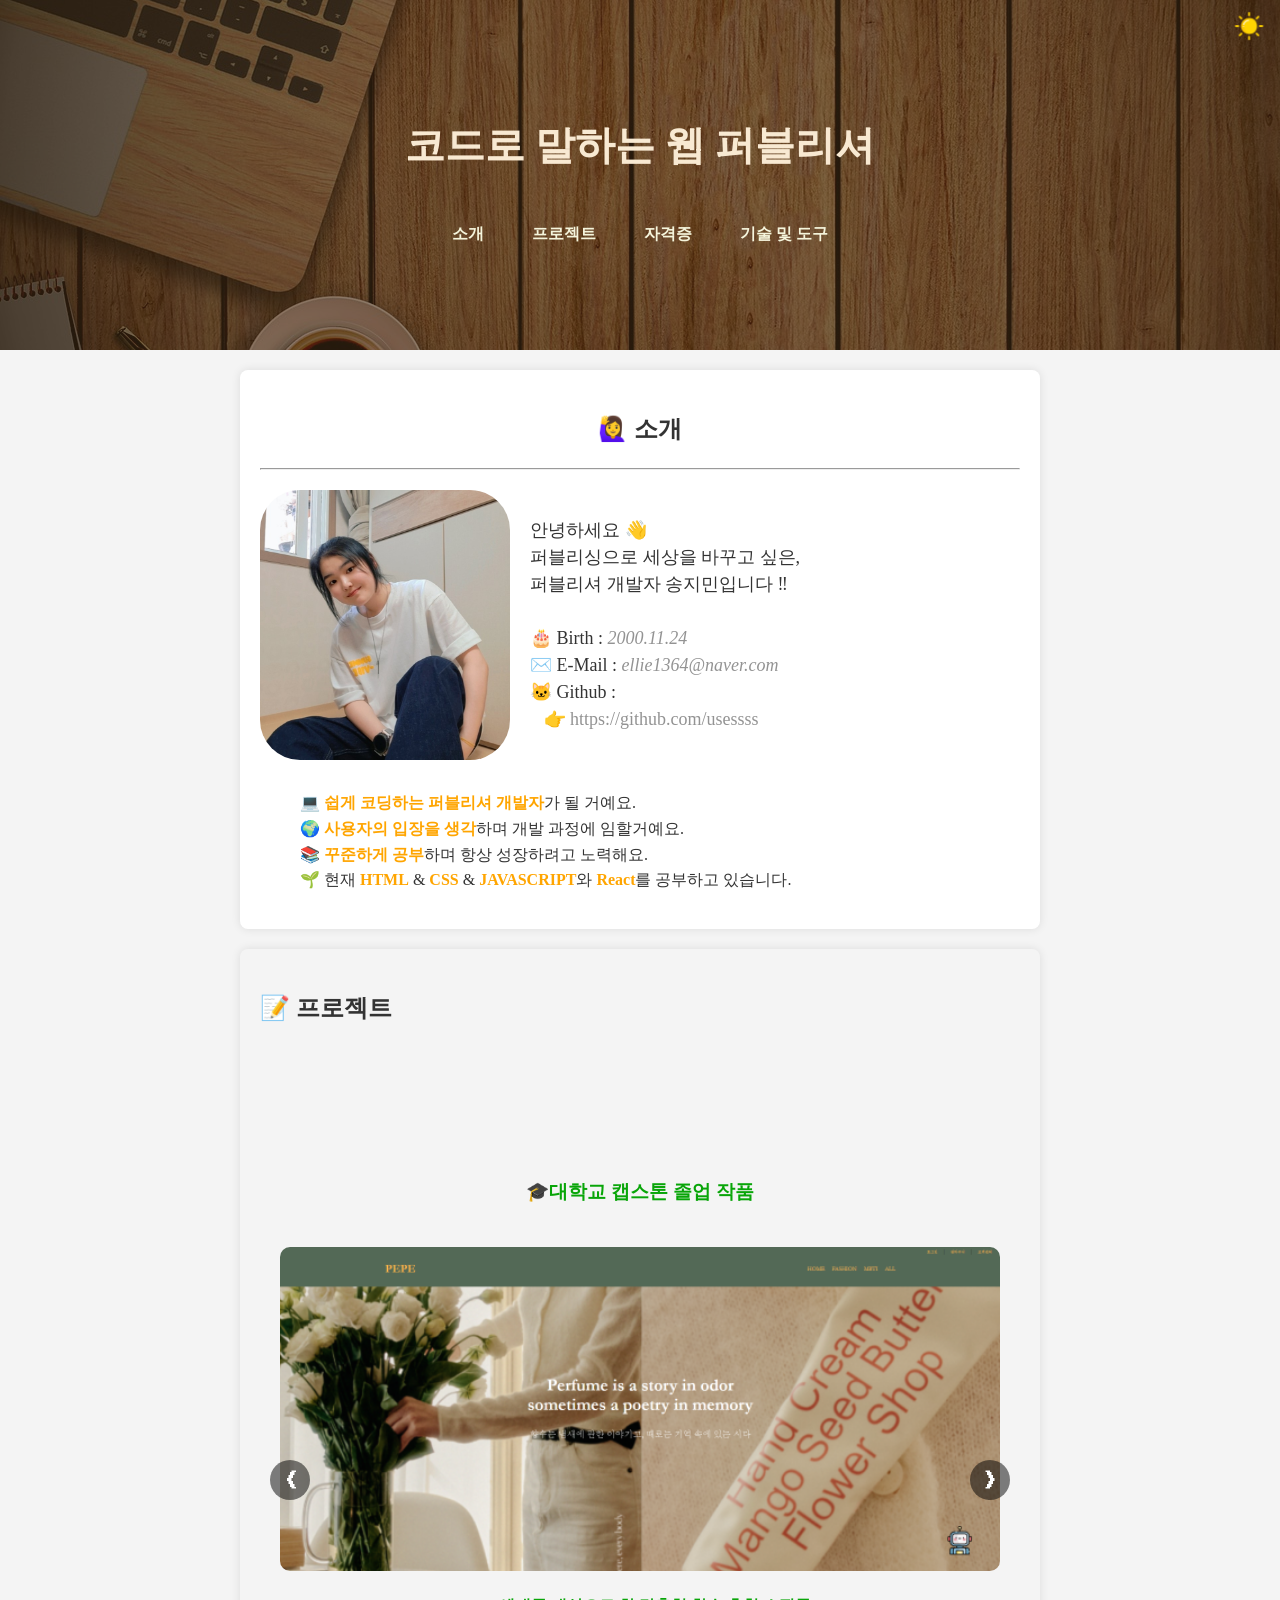
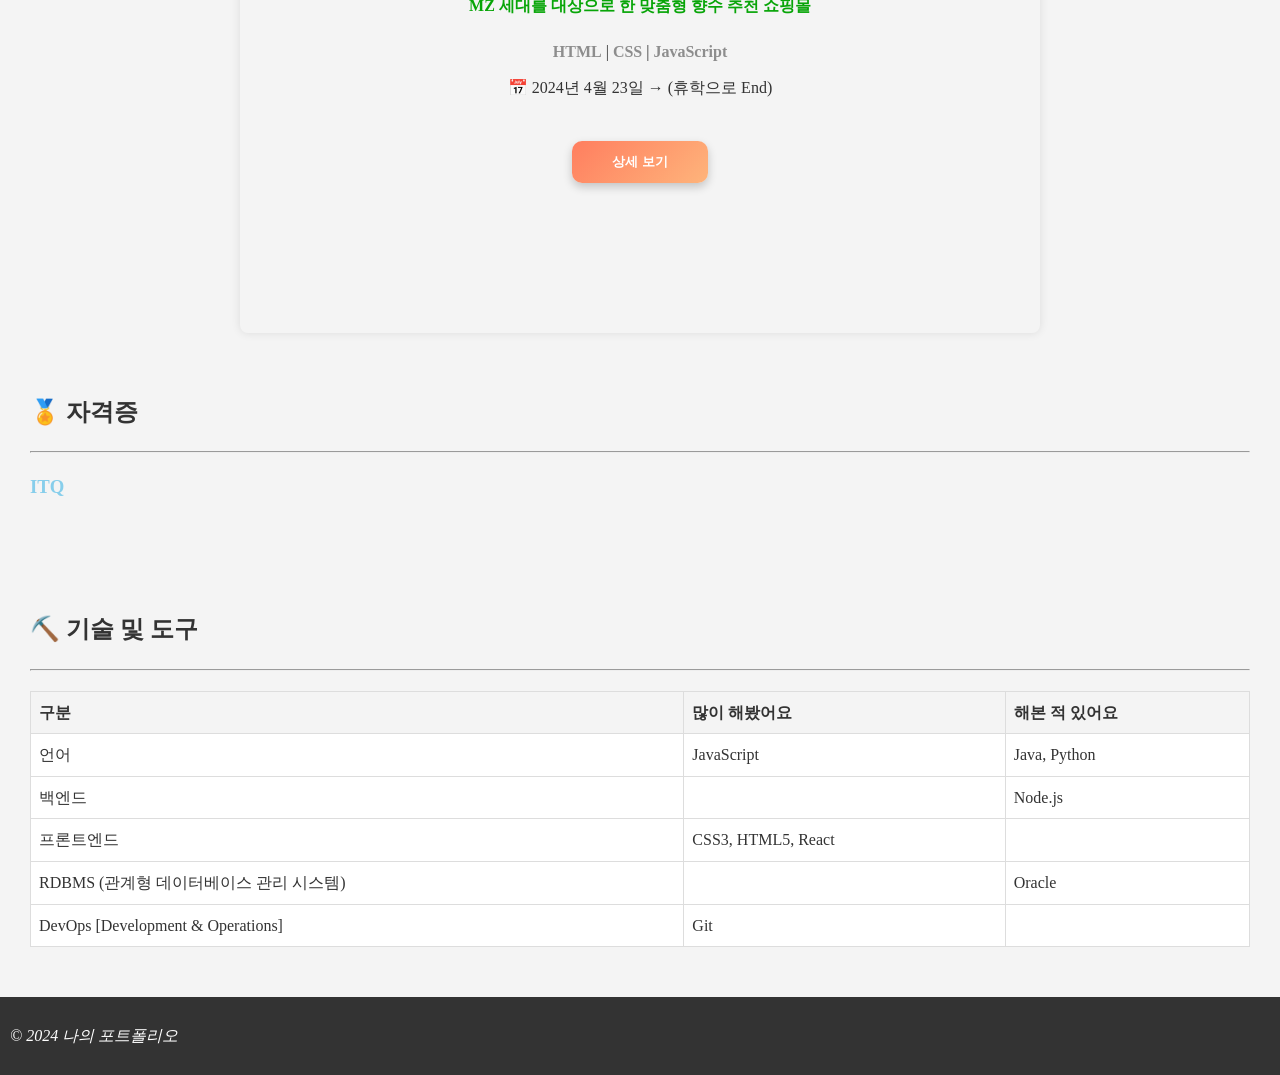
==== commit cb394ff3: "다크모드 추가" ====
--- a/index.html
+++ b/index.html
@@ -11,7 +11,31 @@
 <body>
     <!-- 헤더 섹션 -->
     <header class="header">
-        <h1>코드로 말하는 웹 퍼블리셔</h1>
+        <h1>
+            코드로 말하는 웹 퍼블리셔
+
+            <button 
+                id="darkModeToggle" 
+                aria-label="다크모드 토글"
+                style="position: fixed; top: 10px; right: 10px; 
+                    background-color: transparent; border: none;"
+            >
+                <img 
+                    src="/img/moon.png" 
+                    id="moonIcon" 
+                    style="display:none; width: 30px; border: none;
+                        background-color: transparent;" 
+                    alt="다크모드"
+                />
+                <img 
+                    src="/img/sun.png" 
+                    id="sunIcon" 
+                    style="display:inline; width: 30px;" 
+                    alt="라이트모드" 
+                />
+            </button>
+        </h1>
+
         <nav>
             <ul>
                 <li><a href="#about">소개</a></li>
@@ -69,8 +93,8 @@
 
             <div class="carousel-wrapper">
                 <div class="carousel-item fade-in">
-                    <h3 style="color: darkgreen;">
-                        대학교 캡스톤 졸업 작품
+                    <h3 style="color: rgb(8, 165, 8);">
+                        🎓대학교 캡스톤 졸업 작품
                     </h3>
                     <img 
                         src="./img/capstone.png" 
@@ -78,7 +102,7 @@
                         title="대학교 캡스톤 졸작" 
                         style="border-radius: 10px; width: 100%;"
                     />
-                    <h4 style="color: rgb(21, 127, 21);">
+                    <h4 style="color: rgb(8, 165, 8);">
                         MZ 세대를 대상으로 한 맞춤형 향수 추천 쇼핑몰
                     </h4>
                     <div style="display: flex; gap: 4px;">
@@ -96,15 +120,15 @@
 
                 <!-- 추가적인 슬라이드를 여기에 추가하세요 -->
                 <div class="carousel-item">
-                    <h3 style="color: rgb(97, 61, 14);">
-                        온라인 중고 거래 사이트
+                    <h3 style="color: rgb(161, 103, 27);">
+                        🛍️온라인 중고 거래 사이트
                     </h3>
                     <img 
                         src="./img/finalexam.png" 
                         alt="기말고사 프로젝트" title="기말고사 프로젝트 이미지" 
                         style="border-radius: 10px; width: 100%;"
                     />
-                    <h4 style="color: rgb(71, 46, 46);">
+                    <h4 style="color: rgb(161, 103, 27);">
                         Dynamic Web Project로 만든 중고 거래 사이트
                     </h4>
                     <div style="display: block;">
@@ -122,15 +146,15 @@
                 </div>
 
                 <div class="carousel-item">
-                    <h3 style="color: purple;">
-                        나만의 포트폴리오
+                    <h3 style="color: rgb(190, 15, 190);">
+                        🤭나만의 포트폴리오
                     </h3>
                     <img 
                         src="./img/image.png" 
                         alt="나의 포트폴리오" title="나의 포트폴리오"
                         style="border-radius: 10px; width: 100%;"
                     />
-                    <h4 style="color: purple;">
+                    <h4 style="color: rgb(190, 15, 190);">
                         나를 소개하는 페이지 개발하기
                     </h4>
                     <div>
@@ -182,7 +206,7 @@
                 </div>
 
                 <div class="carousel-item">
-                    <h3 style="color: rgb(31, 144, 189);">
+                    <h3 style="color: rgb(55, 192, 247);">
                         🔊대규모 핀테크 사일런트 컨퍼런스 - 8+1 BiT🎧
                     </h3>
                     <img 
@@ -190,7 +214,7 @@
                         alt="F!t 메인페이지" title="F!t 메인페이지"
                         style="border-radius: 10px; width: 100%;"
                     />
-                    <h4 style="color: rgb(31, 144, 189);">
+                    <h4 style="color: rgb(55, 192, 247);">
                         부트캠프에서 4개의 직무와 함께 프로젝트🎶
                     </h4>
                     <div style="display: flex; gap: 4px;">
@@ -216,7 +240,7 @@
     <div id="modal1" class="modal">
         <div class="modal-content">
             <span class="close">&times;</span>
-            <h3 style="color: darkgreen; text-align: center;">
+            <h3 style="color: rgb(8, 165, 8); text-align: center;">
                 🎓캡스톤 프로젝트
             </h3>
             <img 
@@ -224,7 +248,7 @@
                 alt="대학교 졸작" title="대학교 졸작" 
                 style="width: 100%; height: auto; border-radius: 10px;" 
             />
-            <h4 style="color: rgb(21, 127, 21);">
+            <h4 style="color: rgb(8, 165, 8);">
                 MZ 세대를 대상으로 한 맞춤형 향수 추천 쇼핑몰
             </h4>
             <div style="display: flex; gap: 4px;">
@@ -281,15 +305,15 @@
     <div id="modal2" class="modal">
         <div class="modal-content">
             <span class="close">&times;</span>
-            <h3 style="color: rgb(97, 61, 14); text-align: center;">
-                온라인 중고 거래 사이트
+            <h3 style="color: rgb(161, 103, 27); text-align: center;">
+                🛍️온라인 중고 거래 사이트
             </h3>
             <img 
                 src="./img/finalexam.png" 
                 alt="기말고사 프로젝트" title="기말고사 프로젝트 이미지" 
                 style="width: 100%; height: auto; border-radius: 10px;" 
             />
-            <h4 style="color: rgb(62, 16, 16);">
+            <h4 style="color: rgb(161, 103, 27);">
                 <대학교 3학년 1학기 기말고사 <br />
                 Dynamic Web Project로 만든 중고 거래 사이트>
             </h4>
@@ -327,15 +351,15 @@
     <div id="modal3" class="modal">
         <div class="modal-content">
             <span class="close">&times;</span>
-            <h3 style="text-align: center; color: purple;">
-                나만의 포트폴리오
+            <h3 style="text-align: center; color: rgb(190, 15, 190);">
+                🤭나만의 포트폴리오
             </h3>
             <img 
                 src="./img/image.png" 
                 alt="나의 포트폴리오" title="나의 포트폴리오" 
                 style="width: 100%; height: auto; border-radius: 10px;" 
             />
-            <h4 style="color: purple;">
+            <h4 style="color: rgb(190, 15, 190);">
                 나를 소개하는 페이지 개발하기
             </h4>
 
@@ -525,7 +549,7 @@
     <div id="modal5" class="modal">
         <div class="modal-content">
             <span class="close">&times;</span>
-            <h3 style="text-align: center; color: rgb(31, 144, 189);">
+            <h3 style="text-align: center; color: rgb(55, 192, 247);">
                 🔊대규모 핀테크 사일런트 컨퍼런스🎧
             </h3>
 
@@ -1419,7 +1443,7 @@
 
     <!-- 자격증 섹션 -->
     <section id="certification" class="certification"
-        style="background-color: white; padding: 20px 30px;
+        style="padding: 20px 30px;
         border-radius: 10px; margin-bottom: 30px;"
     >
         <h2>🏅 자격증</h2>
@@ -1429,7 +1453,7 @@
 
     <!-- 도구 섹션 -->
     <section id="tool" class="section"
-        style="background-color: white; padding: 20px 30px;
+        style="padding: 20px 30px;
         border-radius: 10px; margin-bottom: 30px;"
     >
         <h2>⛏️ 기술 및 도구</h2>
@@ -1685,6 +1709,37 @@
                 }
             });
         });
+
+        document.addEventListener('DOMContentLoaded', () => {
+            const toggleBtn = document.getElementById('darkModeToggle');
+            const moonIcon = document.getElementById('moonIcon');
+            const sunIcon = document.getElementById('sunIcon');
+
+            // 다크 모드 상태를 localStorage에서 불러오기
+            const darkMode = localStorage.getItem('darkMode');
+            if (darkMode === 'enabled') {
+                document.body.classList.add('dark-mode');
+                moonIcon.style.display = 'inline';
+                sunIcon.style.display = 'none';
+            }
+
+            // 토글 버튼 클릭 이벤트
+            toggleBtn.addEventListener('click', () => {
+                document.body.classList.toggle('dark-mode');
+
+                // 다크 모드 상태를 localStorage에 저장
+                if (document.body.classList.contains('dark-mode')) {
+                    localStorage.setItem('darkMode', 'enabled');
+                    moonIcon.style.display = 'inline';
+                    sunIcon.style.display = 'none';
+                } else {
+                    localStorage.setItem('darkMode', null);
+                    moonIcon.style.display = 'none';
+                    sunIcon.style.display = 'inline';
+                }
+            });
+        });
+
     </script>
 </body>
 </html>
--- a/portfolio.css
+++ b/portfolio.css
@@ -6,6 +6,64 @@
     color: #333;
     box-sizing: border-box;
     overflow-x: hidden; /* 추가: 가로 스크롤 방지 */
+}
+
+body.dark-mode {
+    background-color: #181a1b;
+    color: #e0e0e0;
+}
+
+body.dark-mode .container,
+body.dark-mode header,
+body.dark-mode .about,
+body.dark-mode .projects,
+body.dark-mode .tool,
+body.dark-mode .modal-content,
+body.dark-mode .video-container,
+body.dark-mode .footer {
+    background-color: #23272b !important; /* 배경색 */
+    color: #e0e0e0 !important; /* 글자색 */
+    box-shadow: 0 0 10px rgba(0, 0, 0, 0.4) !important; /* 그림자 */
+}
+
+body.dark-mode header::before {
+    background-color: rgba(20, 20, 20, 0.7) !important;
+}
+
+body.dark-mode header h1,
+body.dark-mode section h2,
+body.dark-mode .about h2,
+body.dark-mode .code-title,
+body.dark-mode .code-title2,
+body.dark-mode .tool th,
+body.dark-mode .carousel-control {
+    color: #ffd700 !important; /* 강조 색상 */
+}
+
+body.dark-mode .tool td {
+    background-color: #181a1b;
+}
+
+body.dark-mode .tool th {
+    background-color: #23272b;
+}
+
+body.dark-mode header nav ul li a {
+    color: #fff8e1 !important;
+}
+
+body.dark-mode header nav ul li a:hover {
+    background-color: rgba(255, 255, 255, 0.15) !important;
+    color: #ffd700 !important;
+}
+
+body.dark-mode .tool tr:nth-child(even) {
+    background-color: #333 !important;
+}
+
+body.dark-mode .open-modal {
+    background: linear-gradient(135deg, #23272b, #444) !important;
+    color: #ffd700 !important;
 }
 
 .code-container {
@@ -282,7 +340,6 @@
     flex-shrink: 0; /* 아이템이 줄어들지 않도록 설정 */
     box-sizing: border-box;
     padding: 20px;
-    background-color: #f4f4f4;
     border-radius: 8px;
     text-align: center;
     display: flex;
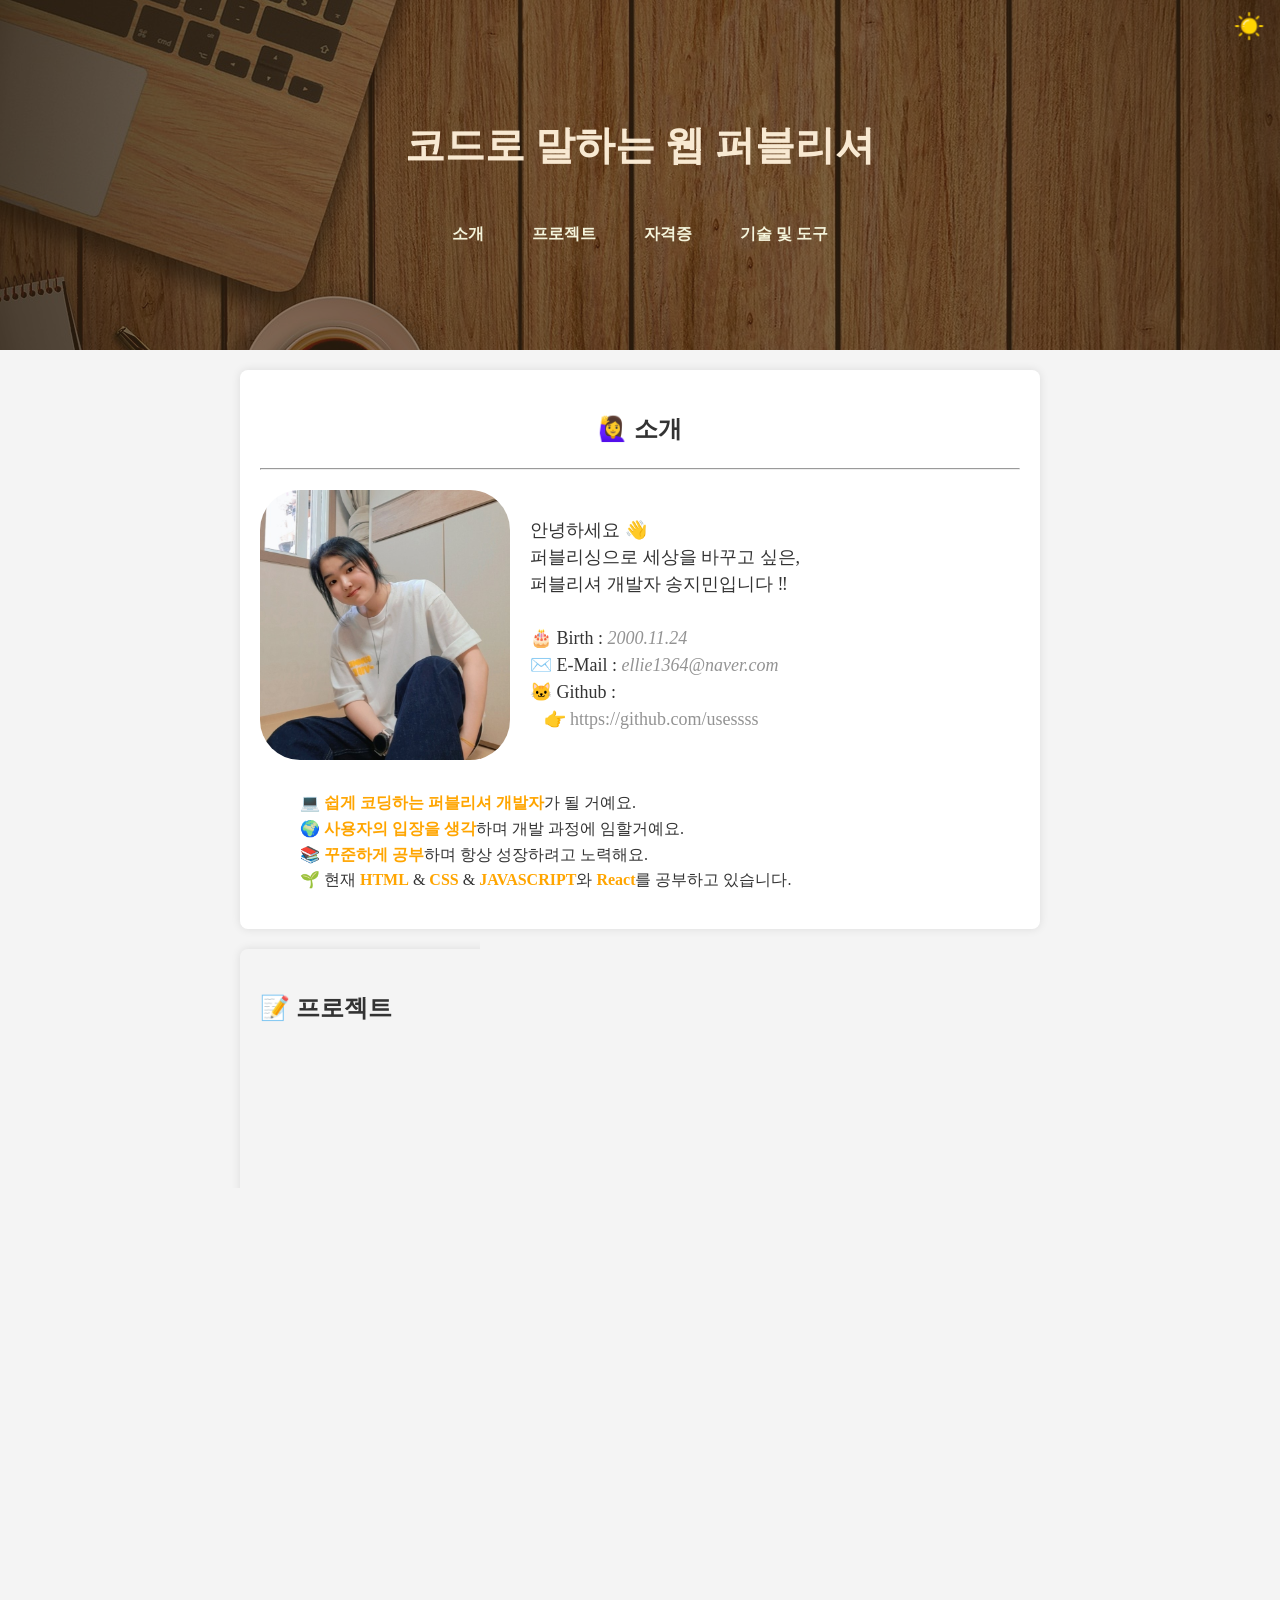
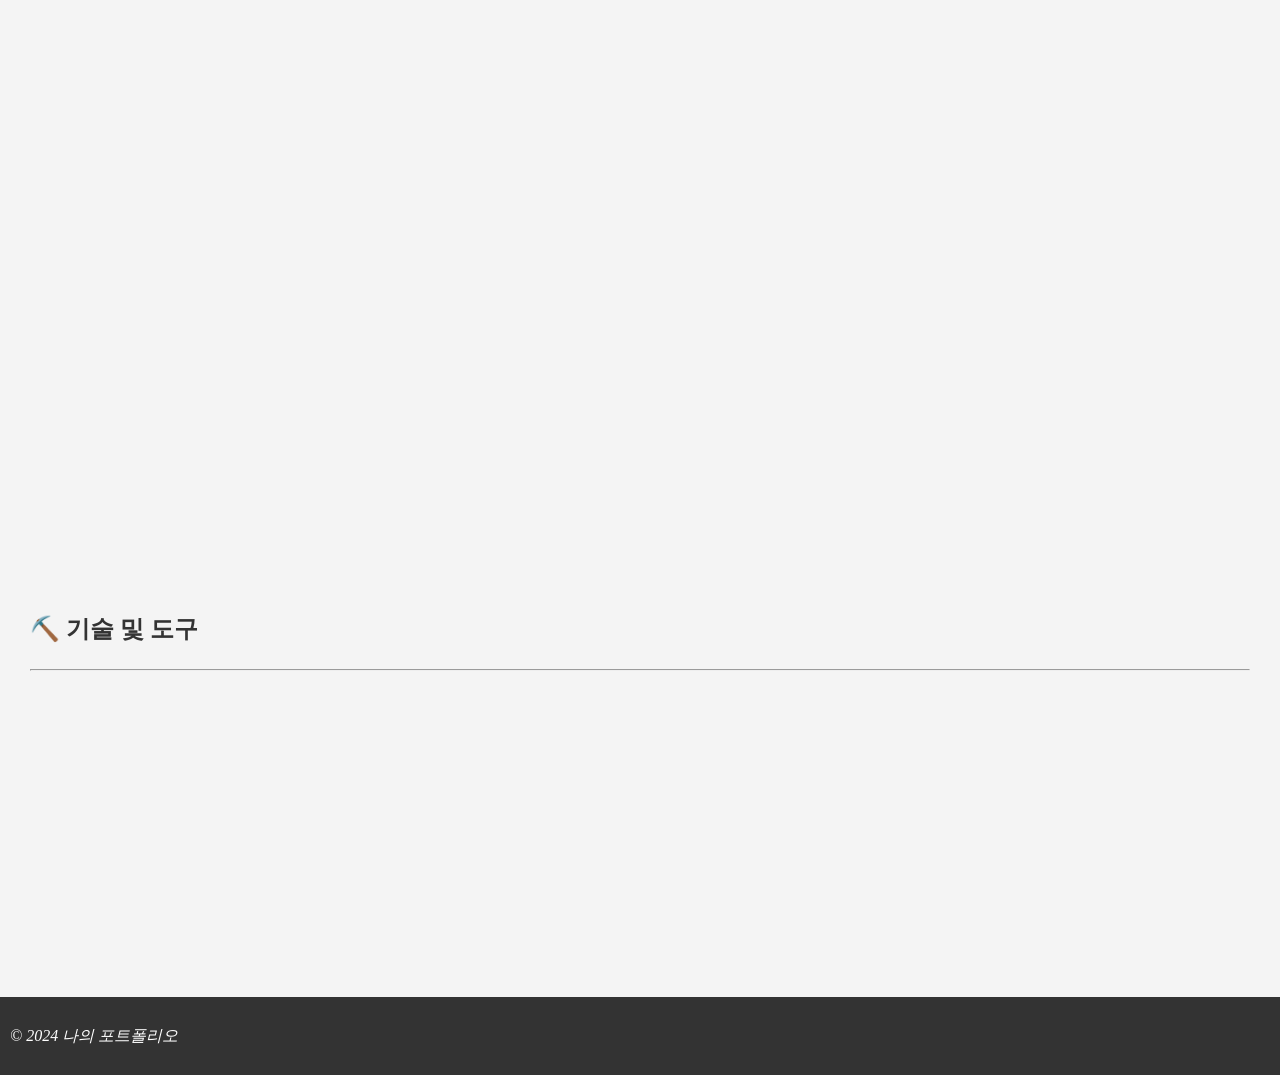
==== commit 8035e1fd: "src 경로 ./ 수정" ====
--- a/index.html
+++ b/index.html
@@ -21,14 +21,14 @@
                     background-color: transparent; border: none;"
             >
                 <img 
-                    src="/img/moon.png" 
+                    src="./img/moon.png" 
                     id="moonIcon" 
                     style="display:none; width: 30px; border: none;
                         background-color: transparent;" 
                     alt="다크모드"
                 />
                 <img 
-                    src="/img/sun.png" 
+                    src="./img/sun.png" 
                     id="sunIcon" 
                     style="display:inline; width: 30px;" 
                     alt="라이트모드" 
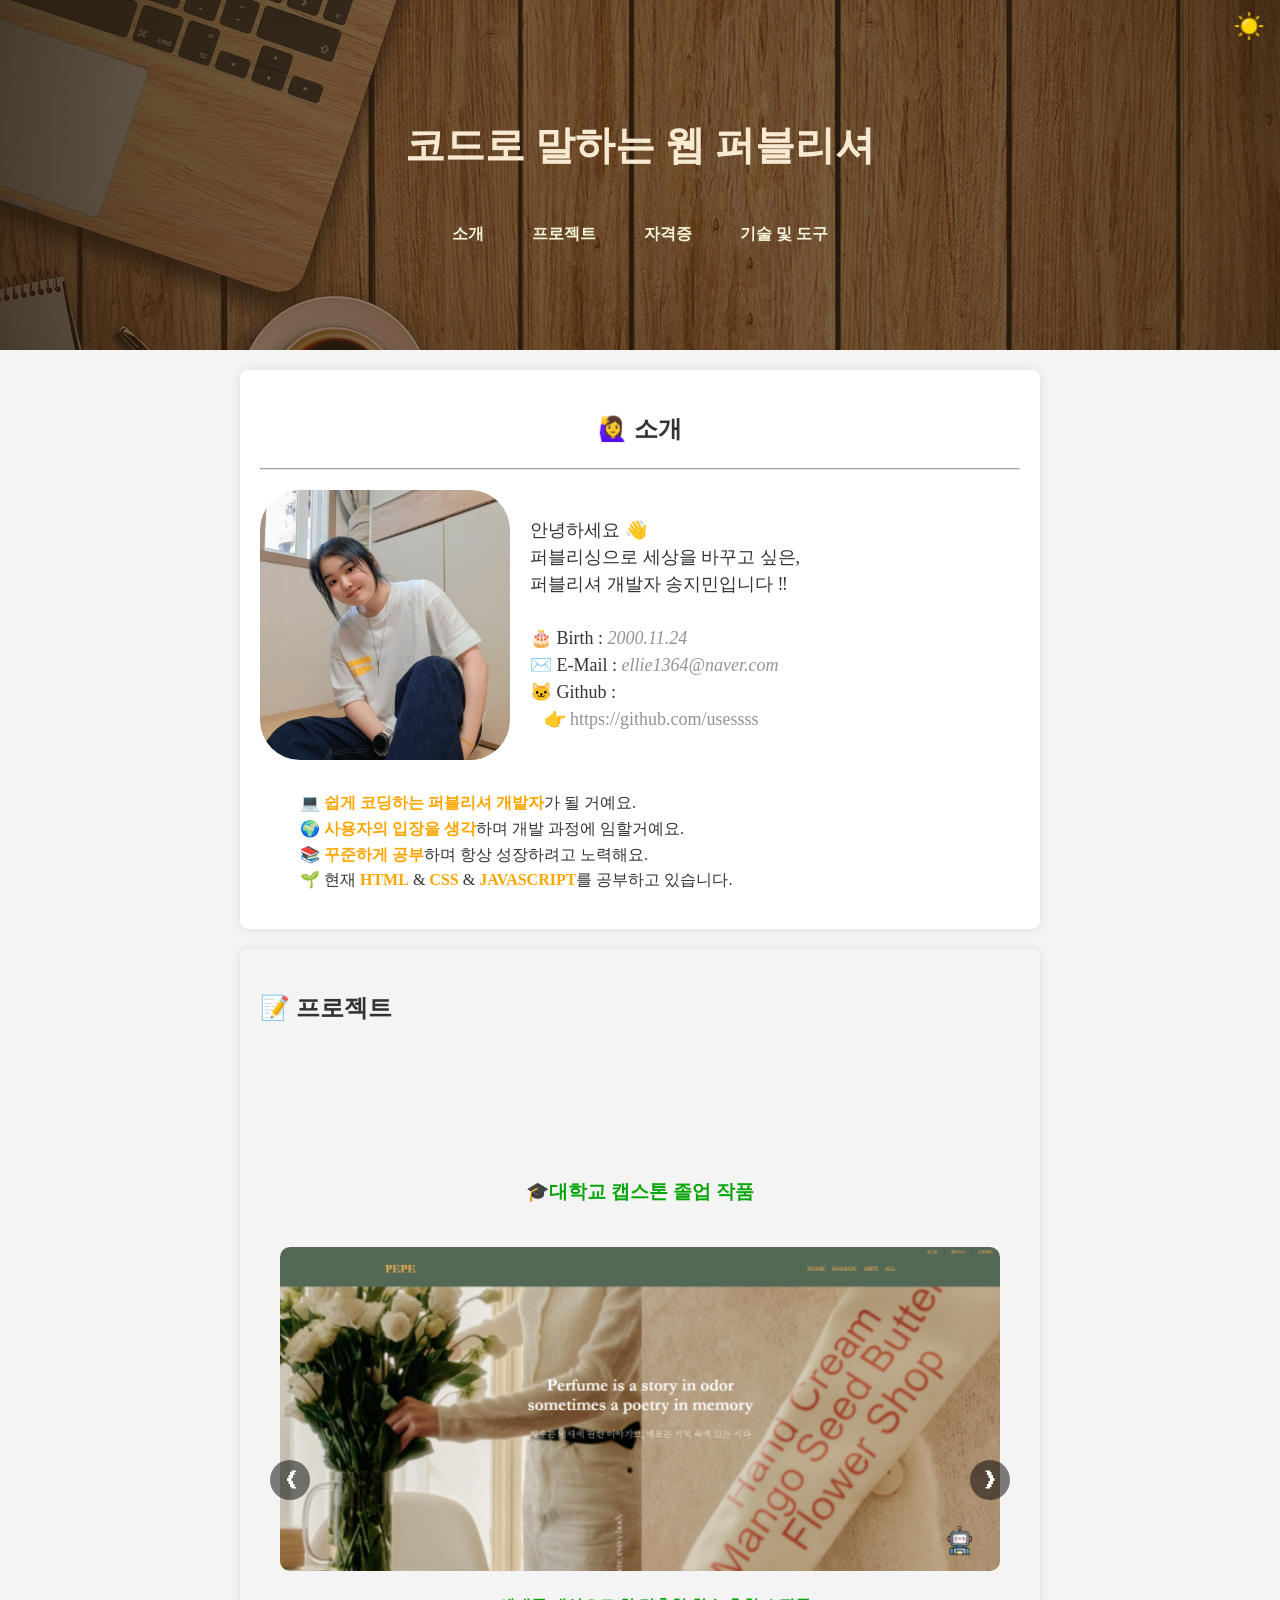
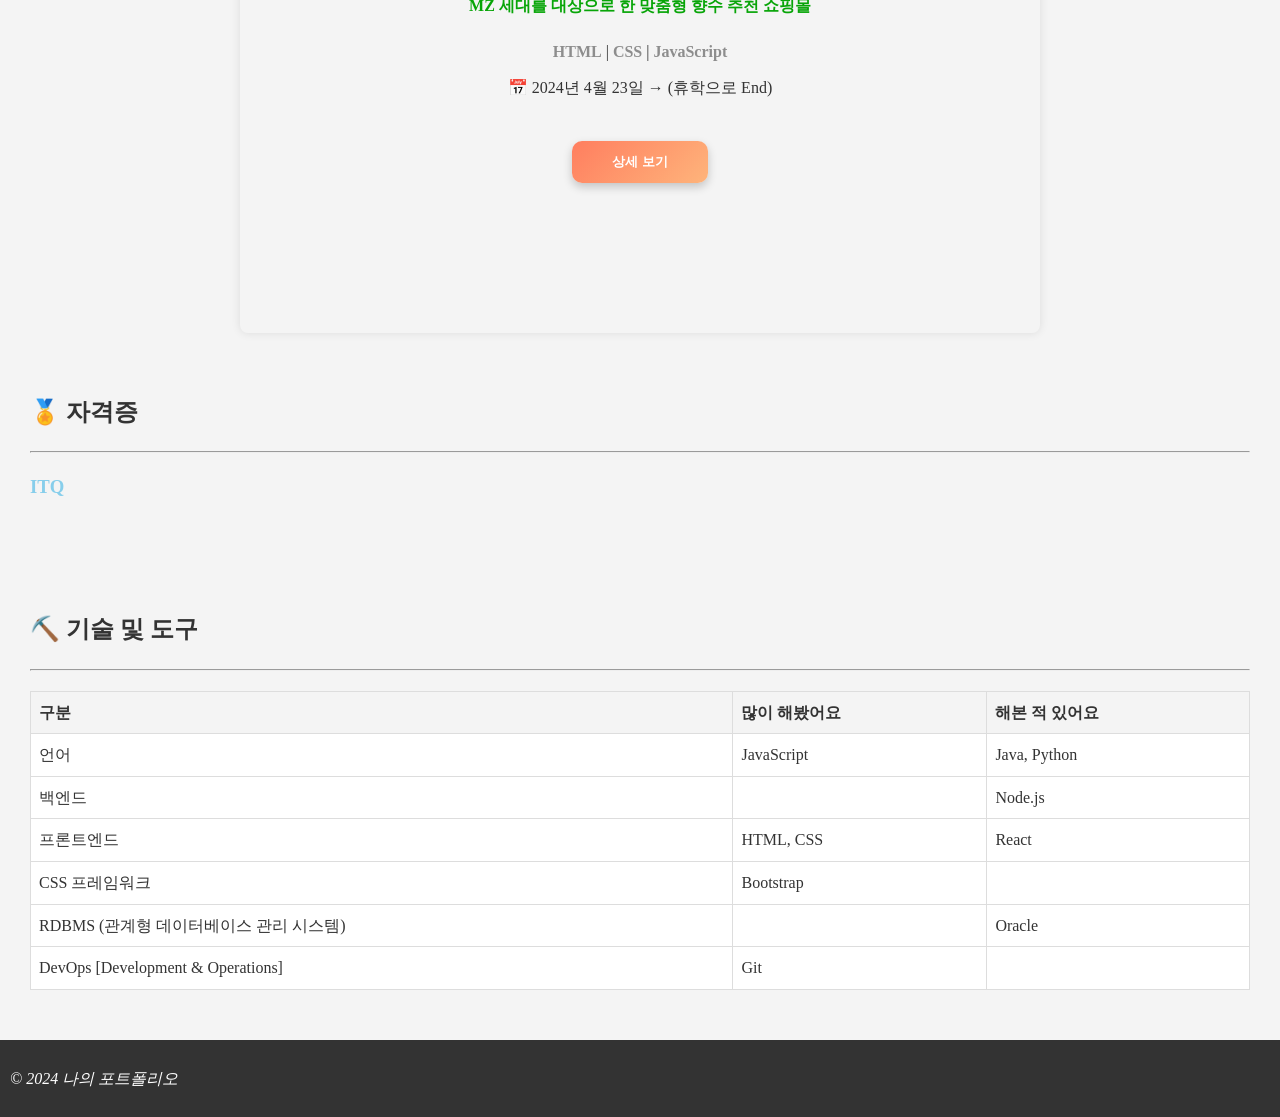
==== commit 5d0168d6: "프로젝트 하나 추가" ====
--- a/index.html
+++ b/index.html
@@ -80,7 +80,7 @@
             <li>💻 <b>쉽게 코딩하는 퍼블리셔 개발자</b>가 될 거예요.</li>
             <li>🌍 <b>사용자의 입장을 생각</b>하며 개발 과정에 임할거예요.</li>
             <li>📚 <b>꾸준하게 공부</b>하며 항상 성장하려고 노력해요.</li>
-            <li>🌱 현재 <b>HTML</b> & <b>CSS</b> & <b>JAVASCRIPT</b>와 <b>React</b>를 공부하고 있습니다.</li>
+            <li>🌱 현재 <b>HTML</b> & <b>CSS</b> & <b>JAVASCRIPT</b>를 공부하고 있습니다.</li>
         </ul>
     </section>
 
@@ -227,6 +227,32 @@
                     <p>📅 2025년 2월 26일 → 4월 1일</p>
                     
                     <button class="open-modal" data-modal="modal5">
+                        상세 보기
+                    </button>
+                </div>
+
+                <div class="carousel-item">
+                    <h3 style="color: rgba(2, 156, 148, 1);">
+                        💳하나카드 나라사랑카드 대응개발 프로젝트💳
+                    </h3>
+                    <img 
+                        src="./img/하나카드.png" 
+                        alt="하나카드" title="하나카드"
+                        style="border-radius: 10px; width: 100%;"
+                    />
+                    <h4 style="color: rgba(2, 156, 148, 1);">
+                        모바일웍스에서 인턴으로 참여하여 진행한 프로젝트
+                    </h4>
+                    <div style="display: flex; gap: 4px;">
+                        <b style="color: #8d8d8d;">HTML</b> | <b style="color: #8d8d8d;">CSS</b> 
+                        | <b style="color: #8d8d8d;">jQuery</b>
+                    </div>
+                    
+                    <br />
+
+                    <p>📅 2025년 9월 15일 → 10월 15일</p>
+                    
+                    <button class="open-modal" data-modal="modal6">
                         상세 보기
                     </button>
                 </div>
@@ -1441,6 +1467,143 @@
         </div>
     </div>
 
+    <div id="modal6" class="modal">
+        <div class="modal-content">
+            <span class="close">&times;</span>
+            <h3 style="text-align: center; color: rgba(2, 156, 148, 1);">
+                💳나라사랑카드 대응개발 프로젝트💳
+            </h3>
+            <h5 style="color: rgba(2, 156, 148, 1);">
+                🪖국가보훈 대상자를 위해 하나카드와 국가보훈처가 함께 만든 복지카드 서비스 구축 프로젝트🪖
+            </h5>
+            <h5>
+               📂폴더 구조 
+            </h5>
+            <pre style="padding: 0; margin-left: -80px;">
+                ├── /css  # 카드신청 이외 신규페이지 공통 CSS
+
+                ├── /js  # 카드신청 이외 신규페이지 공통 JS
+
+                ├── /images  # 카드신청 이외 신규페이지 공통 이미지
+
+                ├── /pubs_mka
+
+                │   └── /naralove  # 카드신청 이외 신규페이지 작업 디렉토리
+
+                │       ├── index.html  # 전체 퍼블 리스트
+
+                │       ├── guide-popup.html  # 팝업 가이드
+
+                │       ├── guide-component.html  # 컴포넌트 가이드
+
+                │       ├── guide-script.html  # 스크립트 가이드
+
+                │       └── /dist   # 카드신청 이외 개별 페이지 디렉토리
+
+                │
+
+                ├── /mkca20
+
+                │   ├── /css  # 카드신청 전용 CSS
+
+                │   ├── /js  # 카드신청 전용 JS
+
+                │   ├── /images  # 카드신청 전용 이미지
+
+                │   └── /html
+
+                │       └── /naralove   # 카드신청 관련 페이지 디렉토리
+
+                │          ├── guide-component.html  # 카드신청 컴포넌트 가이드
+
+                │          └── /dist  # 카드신청 개별 페이지 디렉토리
+            </pre>
+            <img 
+                src="./img/naraloveIndex.png" 
+                alt="나라사랑 인덱스" title="나라사랑 인덱스" 
+                style="width: 100%; height: auto; border-radius: 10px;" 
+            />
+            <h5>
+                index.html 페이지 - 어떤 페이지들이 있는지 한눈에 볼 수 있습니다.
+            </h5>
+            
+            <h4 style="margin-bottom: 0;">🎨피그마 - 디자이너와의 협력</h4>
+            <img 
+                src="./img/혜택.png" 
+                alt="나라사랑 혜택" title="나라사랑 혜택" 
+                style="width: 100%; height: auto; border-top-left-radius: 10px; border-top-right-radius: 10px;" 
+            />
+            <img 
+                src="./img/혜택2.png" 
+                alt="나라사랑 혜택" title="나라사랑 혜택" 
+                style="width: 100%; height: auto; border-bottom-left-radius: 10px; 
+                    border-bottom-right-radius: 10px; margin-bottom: 10px;" 
+            />
+
+            <img 
+                src="./img/재발급.png" 
+                alt="나라사랑 재발급" title="나라사랑 재발급" 
+                style="width: 100%; height: auto; border-top-left-radius: 10px; 
+                    border-top-right-radius: 10px;" 
+            />
+            <img 
+                src="./img/재발급2.png" 
+                alt="나라사랑 재발급" title="나라사랑 재발급" 
+                style="width: 100%; height: auto; border-bottom-left-radius: 10px; 
+                    border-bottom-right-radius: 10px; margin-bottom: 10px;" 
+            />
+
+            <img 
+                src="./img/ARS.png" 
+                alt="나라사랑 ARS사후출금동의" title="나라사랑 ARS사후출금동의" 
+                style="width: 100%; height: auto; border-top-left-radius: 10px; 
+                    border-top-right-radius: 10px;" 
+            />
+            <img 
+                src="./img/ARS2.png" 
+                alt="나라사랑 ARS사후출금동의" title="나라사랑 ARS사후출금동의" 
+                style="width: 100%; height: auto; border-bottom-left-radius: 10px; 
+                    border-bottom-right-radius: 10px; margin-bottom: 10px;" 
+            />
+
+            <img 
+                src="./img/본인인증.png" 
+                alt="나라사랑 본인인증" title="나라사랑 본인인증" 
+                style="width: 100%; height: auto; border-top-left-radius: 10px; 
+                    border-top-right-radius: 10px;" 
+            />
+            <img 
+                src="./img/본인인증2.png" 
+                alt="나라사랑 본인인증" title="나라사랑 본인인증" 
+                style="width: 100%; height: auto;" 
+            />
+            <img 
+                src="./img/본인인증3.png" 
+                alt="나라사랑 본인인증" title="나라사랑 본인인증" 
+                style="width: 100%; height: auto;" 
+            />
+            <img 
+                src="./img/본인인증4.png" 
+                alt="나라사랑 본인인증" title="나라사랑 본인인증" 
+                style="width: 100%; height: auto; border-bottom-left-radius: 10px; 
+                    border-bottom-right-radius: 10px; margin-bottom: 10px;" 
+            />
+
+            <h4 style="margin-bottom: 0;">
+                카드신청/신청서 작성 (간소화)
+            </h4>
+            <img 
+                src="./img/신청간소화2.png" 
+                alt="나라사랑 카드신청간소화" title="나라사랑 카드신청간소화" 
+                style="width: 100%; height: auto; border-radius: 10px;" 
+            />
+            <h4>
+                하나카드 원큐페이에서 구현된 화면을 참고하여 필요한 코드를 가져오고,<br />
+                추가 기능을 보완해 구현했습니다.
+            </h4>
+        </div>
+    </div>
+
     <!-- 자격증 섹션 -->
     <section id="certification" class="certification"
         style="padding: 20px 30px;
@@ -1479,7 +1642,12 @@
                 </tr>
                 <tr>
                     <td>프론트엔드</td>
-                    <td>CSS3, HTML5, React</td>
+                    <td>HTML, CSS</td>
+                    <td>React</td>
+                </tr>
+                <tr>
+                    <td>CSS 프레임워크</td>
+                    <td>Bootstrap</td>
                     <td></td>
                 </tr>
                 <tr>
--- a/portfolio.css
+++ b/portfolio.css
@@ -21,9 +21,9 @@
 body.dark-mode .modal-content,
 body.dark-mode .video-container,
 body.dark-mode .footer {
-    background-color: #23272b !important; /* 배경색 */
-    color: #e0e0e0 !important; /* 글자색 */
-    box-shadow: 0 0 10px rgba(0, 0, 0, 0.4) !important; /* 그림자 */
+    background-color: #23272b !important;
+    color: #e0e0e0 !important;
+    box-shadow: 0 0 10px rgba(0, 0, 0, 0.4) !important;
 }
 
 body.dark-mode header::before {
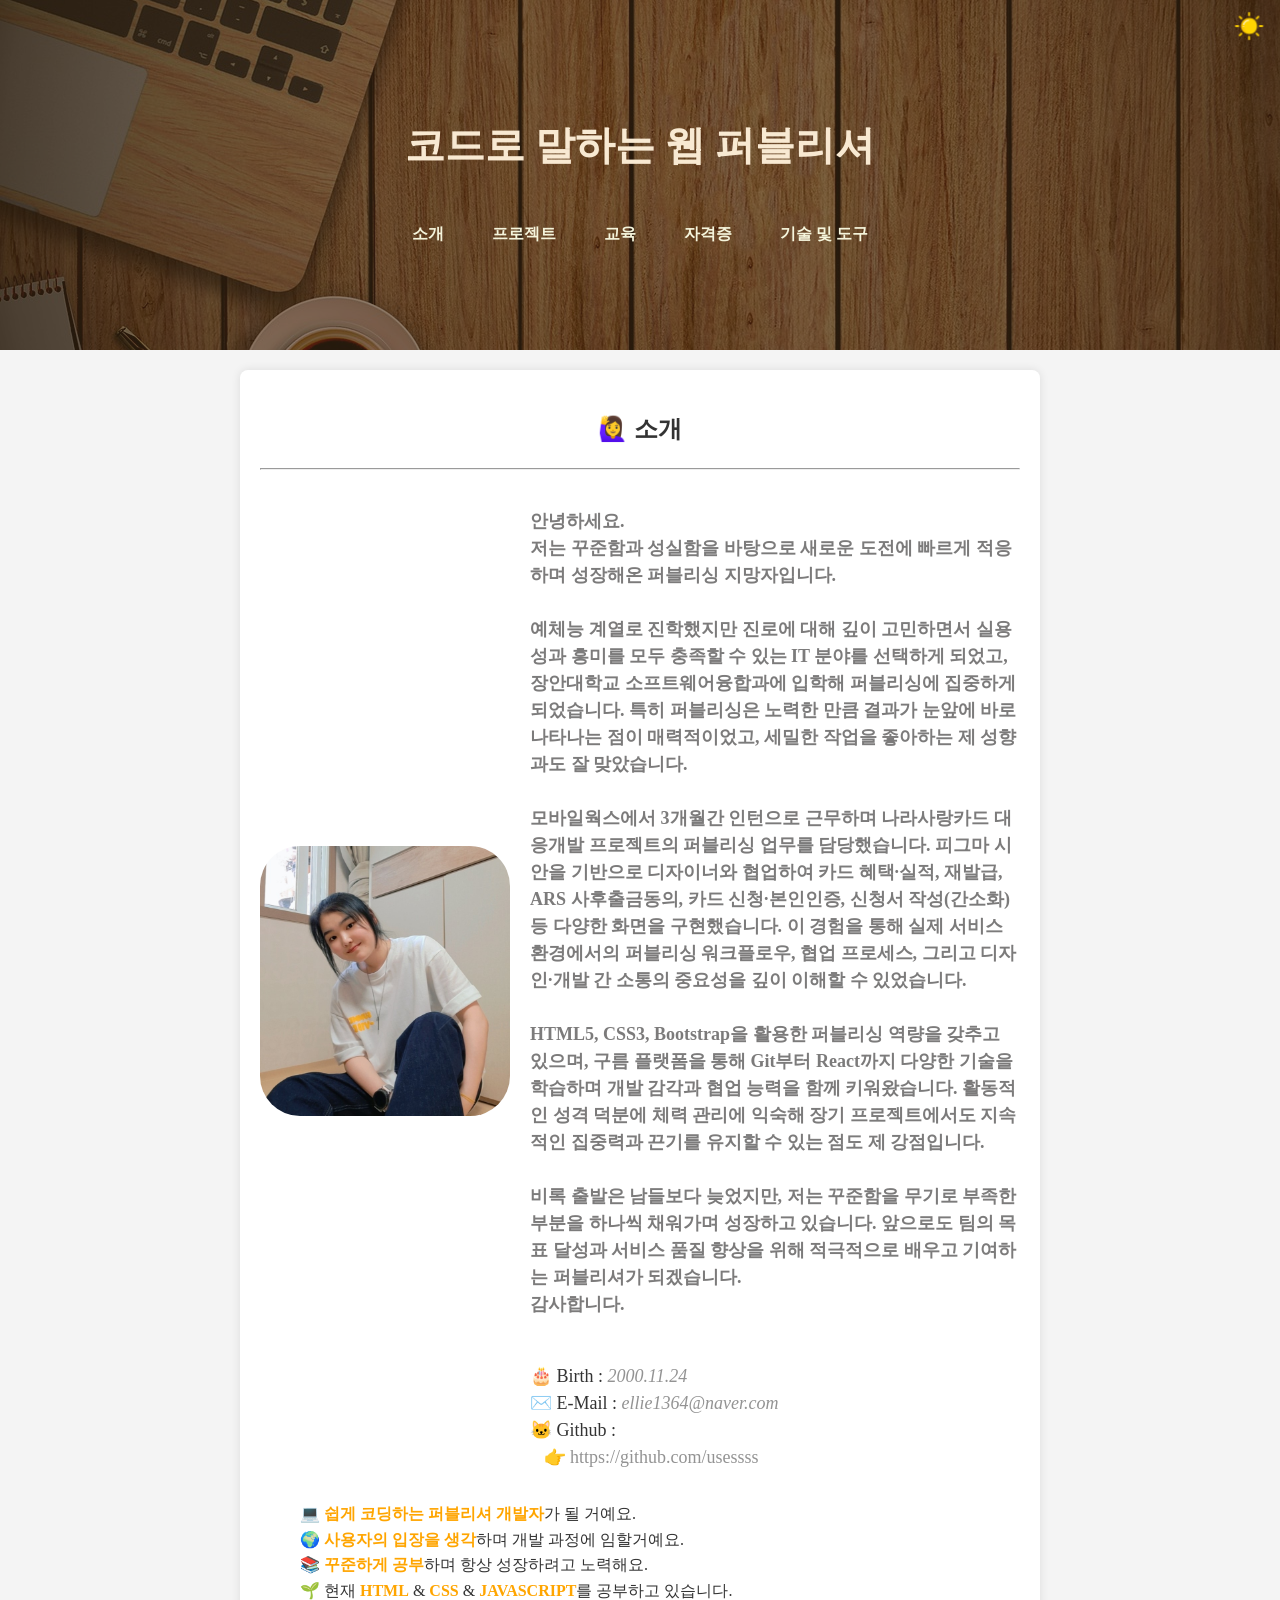
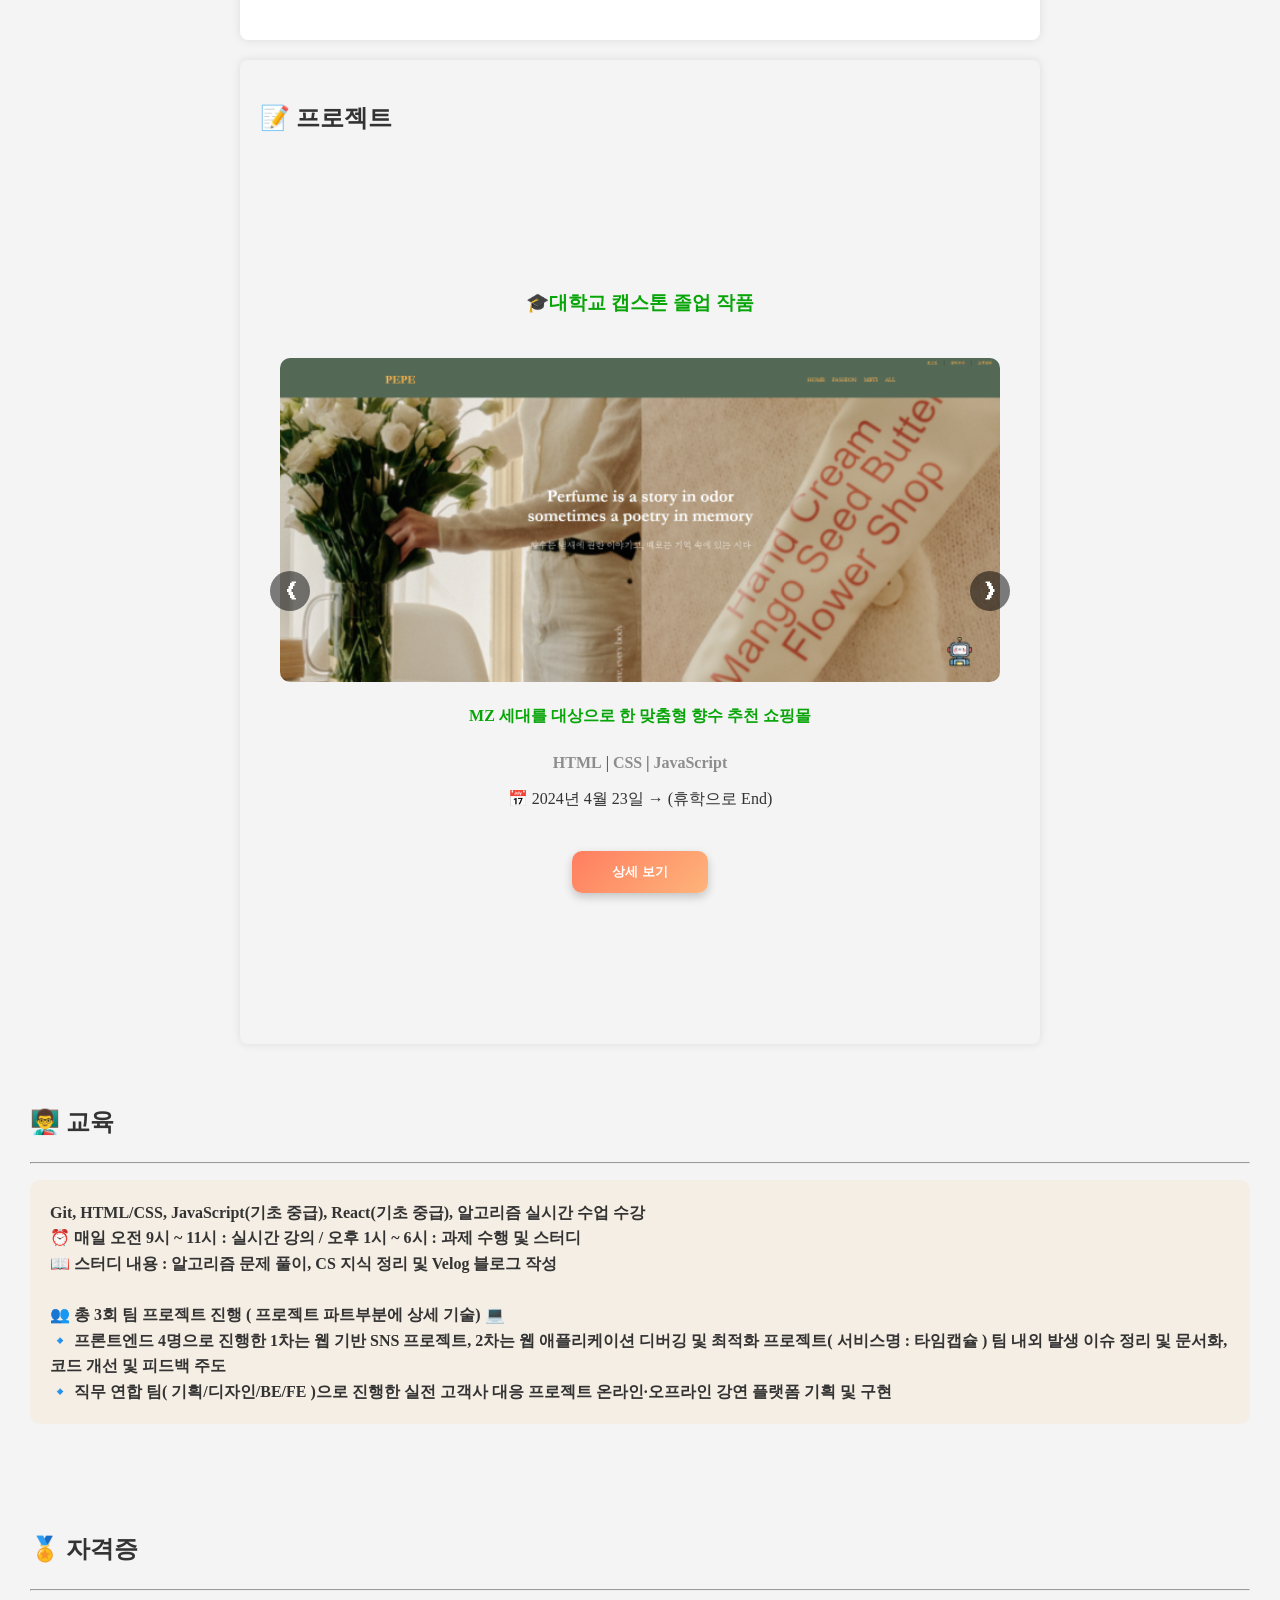
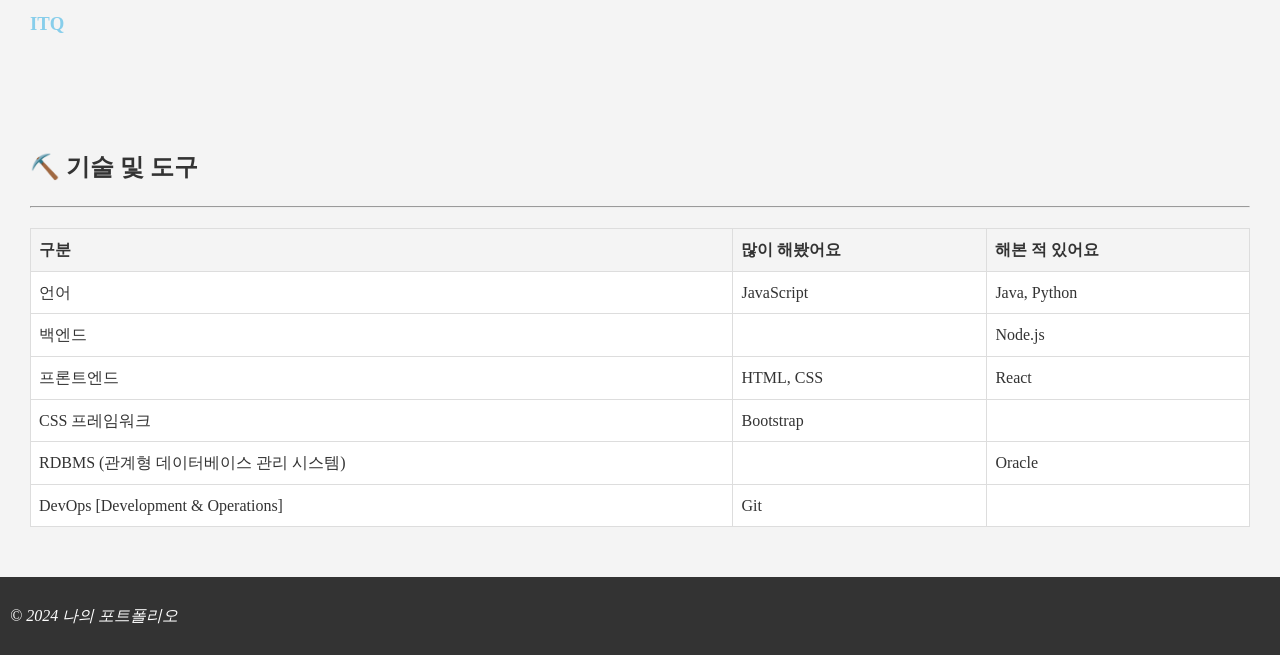
==== commit b0ad86f3: "수정 및 추가" ====
--- a/index.html
+++ b/index.html
@@ -40,6 +40,7 @@
             <ul>
                 <li><a href="#about">소개</a></li>
                 <li><a href="#projects">프로젝트</a></li>
+                <li><a href="#education">교육</a></li>
                 <li><a href="#certification">자격증</a></li>
                 <li><a href="#tool">기술 및 도구</a></li>
             </ul>
@@ -56,11 +57,27 @@
                 src="./img/me.jpg" alt="내 사진" title="내 사진" 
             />
             <div class="about-text">
+                <p style="font-weight: bold; color: #7c7b7b;">
+                    안녕하세요.<br />
+                    저는 꾸준함과 성실함을 바탕으로 새로운 도전에 빠르게 적응하며 성장해온 퍼블리싱 지망자입니다.<br /><br />
+
+                    예체능 계열로 진학했지만 진로에 대해 깊이 고민하면서 실용성과 흥미를 모두 충족할 수 있는 IT 분야를 선택하게 되었고,
+                    장안대학교 소프트웨어융합과에 입학해 퍼블리싱에 집중하게 되었습니다.
+                    특히 퍼블리싱은 노력한 만큼 결과가 눈앞에 바로 나타나는 점이 매력적이었고, 세밀한 작업을 좋아하는 제 성향과도 잘 맞았습니다.<br /><br />
+
+                    모바일웍스에서 3개월간 인턴으로 근무하며 나라사랑카드 대응개발 프로젝트의 퍼블리싱 업무를 담당했습니다.
+                    피그마 시안을 기반으로 디자이너와 협업하여 카드 혜택·실적, 재발급, ARS 사후출금동의, 카드 신청·본인인증, 신청서 작성(간소화) 등 다양한 화면을 구현했습니다.
+                    이 경험을 통해 실제 서비스 환경에서의 퍼블리싱 워크플로우, 협업 프로세스, 그리고 디자인·개발 간 소통의 중요성을 깊이 이해할 수 있었습니다.<br /><br />
+
+                    HTML5, CSS3, Bootstrap을 활용한 퍼블리싱 역량을 갖추고 있으며,
+                    구름 플랫폼을 통해 Git부터 React까지 다양한 기술을 학습하며 개발 감각과 협업 능력을 함께 키워왔습니다.
+                    활동적인 성격 덕분에 체력 관리에 익숙해 장기 프로젝트에서도 지속적인 집중력과 끈기를 유지할 수 있는 점도 제 강점입니다.<br /><br />
+
+                    비록 출발은 남들보다 늦었지만, 저는 꾸준함을 무기로 부족한 부분을 하나씩 채워가며 성장하고 있습니다.
+                    앞으로도 팀의 목표 달성과 서비스 품질 향상을 위해 적극적으로 배우고 기여하는 퍼블리셔가 되겠습니다.<br />
+                    감사합니다.<br /><br />
+                </p>
                 <span>
-                    안녕하세요 👋<br>
-                    퍼블리싱으로 세상을 바꾸고 싶은,<br>
-                    퍼블리셔 개발자 송지민입니다 ‼<br><br>
-
                     🎂 Birth : <i style="color: rgb(147, 147, 147);">2000.11.24</i><br>
                     ✉️ E-Mail : <i style="color: rgb(147, 147, 147);">ellie1364@naver.com</i><br>
                     🐱 Github :<br>
@@ -1479,45 +1496,47 @@
             <h5>
                📂폴더 구조 
             </h5>
-            <pre style="padding: 0; margin-left: -80px;">
+            <div style="background-color: #8d8d8d; border-radius: 10px; padding: 10px 20px; margin-bottom: 20px;">
+                <p style="color: aliceblue;">
                 ├── /css  # 카드신청 이외 신규페이지 공통 CSS
-
+                <br />
                 ├── /js  # 카드신청 이외 신규페이지 공통 JS
-
+                <br />
                 ├── /images  # 카드신청 이외 신규페이지 공통 이미지
-
+                <br />
                 ├── /pubs_mka
-
+                <br />
                 │   └── /naralove  # 카드신청 이외 신규페이지 작업 디렉토리
-
+                <br />
                 │       ├── index.html  # 전체 퍼블 리스트
-
+                <br />
                 │       ├── guide-popup.html  # 팝업 가이드
-
+                <br />
                 │       ├── guide-component.html  # 컴포넌트 가이드
-
+                <br />
                 │       ├── guide-script.html  # 스크립트 가이드
-
+                <br />
                 │       └── /dist   # 카드신청 이외 개별 페이지 디렉토리
-
+                <br />
                 │
-
+                <br />
                 ├── /mkca20
-
+                <br />
                 │   ├── /css  # 카드신청 전용 CSS
-
+                <br />
                 │   ├── /js  # 카드신청 전용 JS
-
+                <br />
                 │   ├── /images  # 카드신청 전용 이미지
-
+                <br />
                 │   └── /html
-
+                <br />
                 │       └── /naralove   # 카드신청 관련 페이지 디렉토리
-
+                <br />
                 │          ├── guide-component.html  # 카드신청 컴포넌트 가이드
-
+                <br />
                 │          └── /dist  # 카드신청 개별 페이지 디렉토리
-            </pre>
+                </p>
+            </div>
             <img 
                 src="./img/naraloveIndex.png" 
                 alt="나라사랑 인덱스" title="나라사랑 인덱스" 
@@ -1605,20 +1624,28 @@
     </div>
 
     <!-- 자격증 섹션 -->
-    <section id="certification" class="certification"
-        style="padding: 20px 30px;
-        border-radius: 10px; margin-bottom: 30px;"
-    >
+    <section id="education" class="education">
+        <h2>👨‍🏫 교육</h2>
+        <hr>
+        <p>
+            Git, HTML/CSS, JavaScript(기초 중급), React(기초 중급), 알고리즘 실시간 수업 수강<br />
+            ⏰ 매일 오전 9시 ~ 11시 : 실시간 강의 / 오후 1시 ~ 6시 : 과제 수행 및 스터디<br />
+            📖 스터디 내용 : 알고리즘 문제 풀이, CS 지식 정리 및 Velog 블로그 작성<br /><br />
+            👥 총 3회 팀 프로젝트 진행 ( 프로젝트 파트부분에 상세 기술) 💻<br />
+            🔹 프론트엔드 4명으로 진행한 1차는 웹 기반 SNS 프로젝트, 2차는 웹 애플리케이션 디버깅 및 최적화 프로젝트( 서비스명 : 타임캡슐 ) 팀 내외 발생 이슈 정리 및 문서화, 코드 개선 및 피드백 주도<br />
+            🔹 직무 연합 팀( 기획/디자인/BE/FE )으로 진행한 실전 고객사 대응 프로젝트 온라인·오프라인 강연 플랫폼 기획 및 구현
+        </p>
+    </section>
+
+    <!-- 자격증 섹션 -->
+    <section id="certification" class="certification">
         <h2>🏅 자격증</h2>
         <hr>
         <h3 style="color: skyblue;">ITQ</h3>
     </section>
 
     <!-- 도구 섹션 -->
-    <section id="tool" class="section"
-        style="padding: 20px 30px;
-        border-radius: 10px; margin-bottom: 30px;"
-    >
+    <section id="tool" class="section">
         <h2>⛏️ 기술 및 도구</h2>
         <hr>
         <table class="tool">
@@ -1666,9 +1693,7 @@
 
     <!-- 푸터 섹션 -->
     <footer class="footer">
-        <p style="text-align: left; font-style: italic;">
-            &copy; 2024 나의 포트폴리오
-        </p>
+        <p>&copy; 2024 나의 포트폴리오</p>
     </footer>
 
     <script>
--- a/portfolio.css
+++ b/portfolio.css
@@ -11,6 +11,10 @@
 body.dark-mode {
     background-color: #181a1b;
     color: #e0e0e0;
+}
+
+body.dark-mode section.about div.about-text > p {
+    color: #e0e0e0 !important;
 }
 
 body.dark-mode .container,
@@ -44,8 +48,9 @@
     background-color: #181a1b;
 }
 
-body.dark-mode .tool th {
-    background-color: #23272b;
+body.dark-mode .tool th,
+body.dark-mode section.education > p {
+    background-color: #23272b !important;
 }
 
 body.dark-mode header nav ul li a {
@@ -415,6 +420,20 @@
     }
 }
 
+section.education ,
+section.certification,
+section.section {
+    padding: 20px 30px;
+    border-radius: 10px; 
+    margin-bottom: 30px;
+}
+section.education > p {
+    width: 100%; height: auto; 
+    background-color: rgb(245, 238, 228); 
+    border-radius: 10px; padding: 20px; 
+    font-size: medium; font-weight: 600;
+}
+
 /* 도구 섹션 스타일 */
 .section {
     width: 100%;
@@ -531,10 +550,14 @@
 }
 
 /* 푸터 */
-.footer {
+footer.footer {
     text-align: center;
     padding: 10px;
     background-color: #333;
     color: #fff;
     box-sizing: border-box; /* 패딩 및 테두리를 포함하여 너비 계산 */
+}
+footer.footer > p {
+    text-align: left; 
+    font-style: italic;
 }
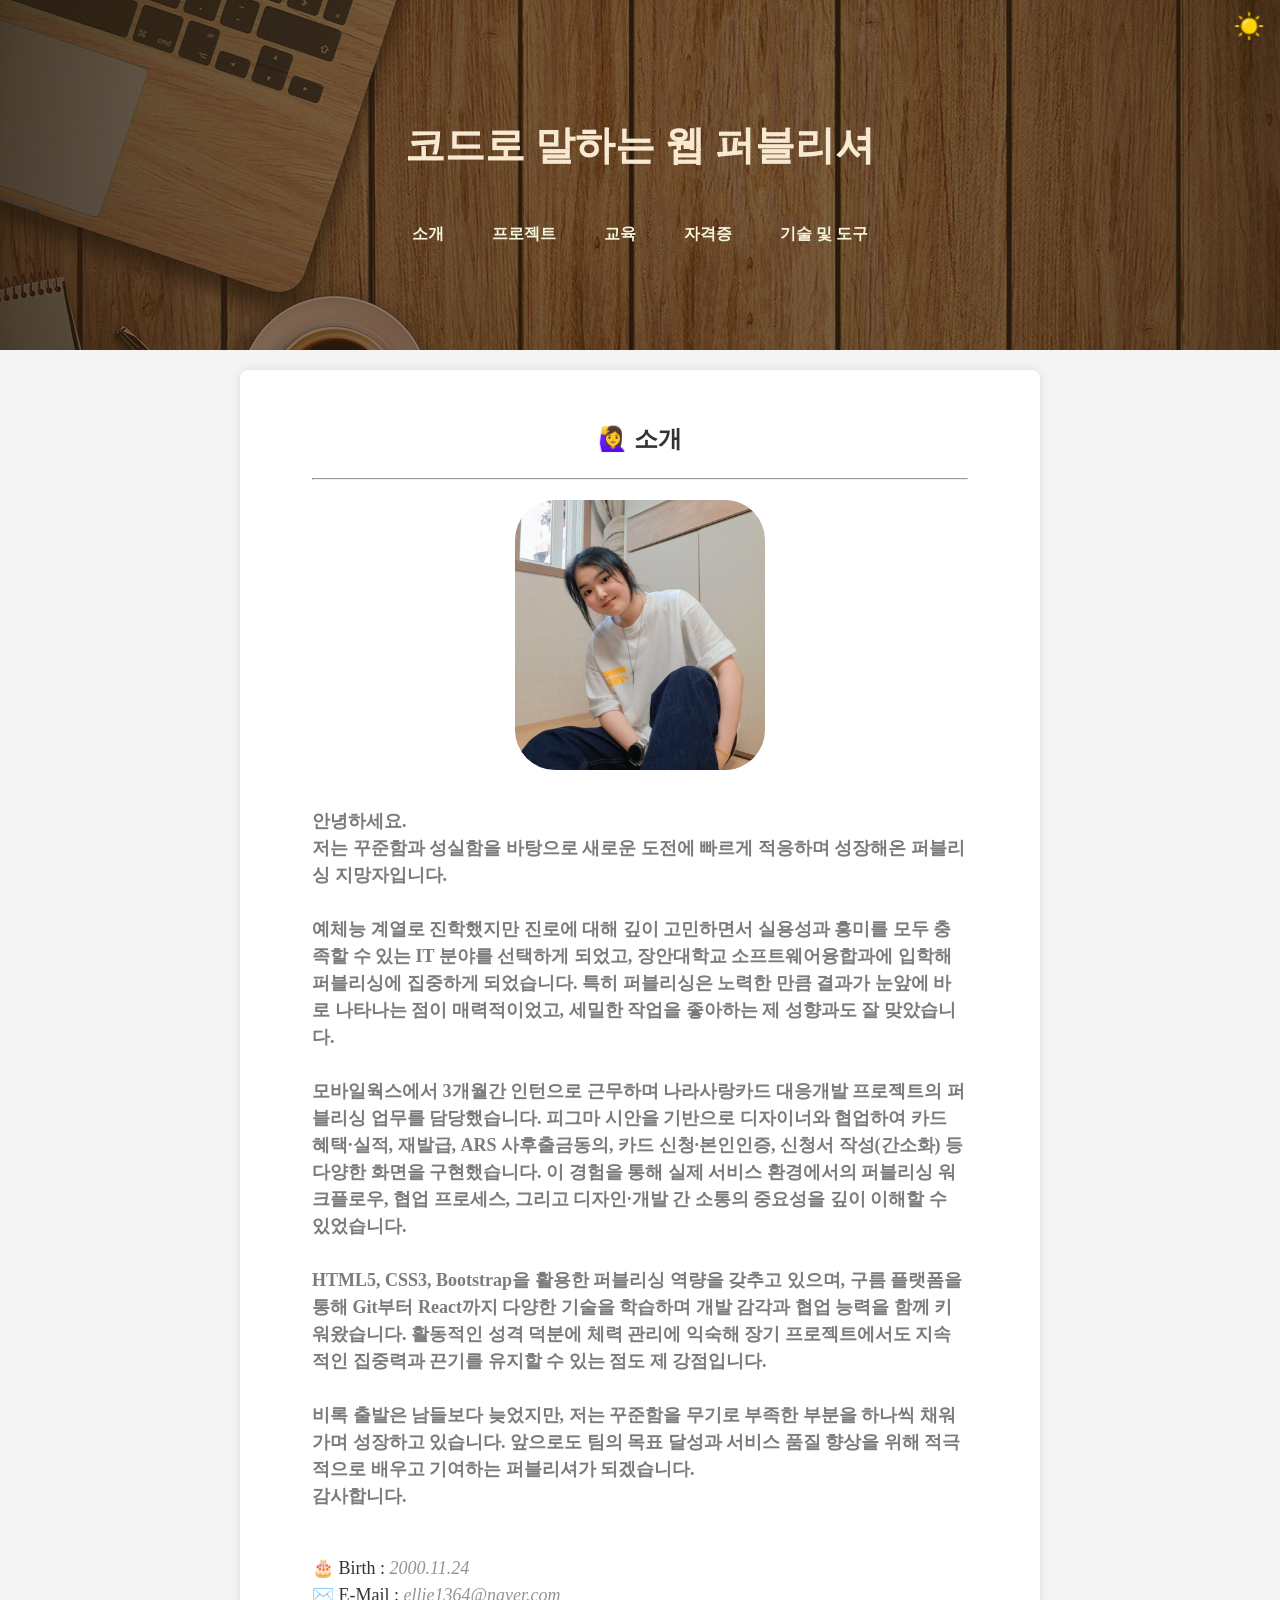
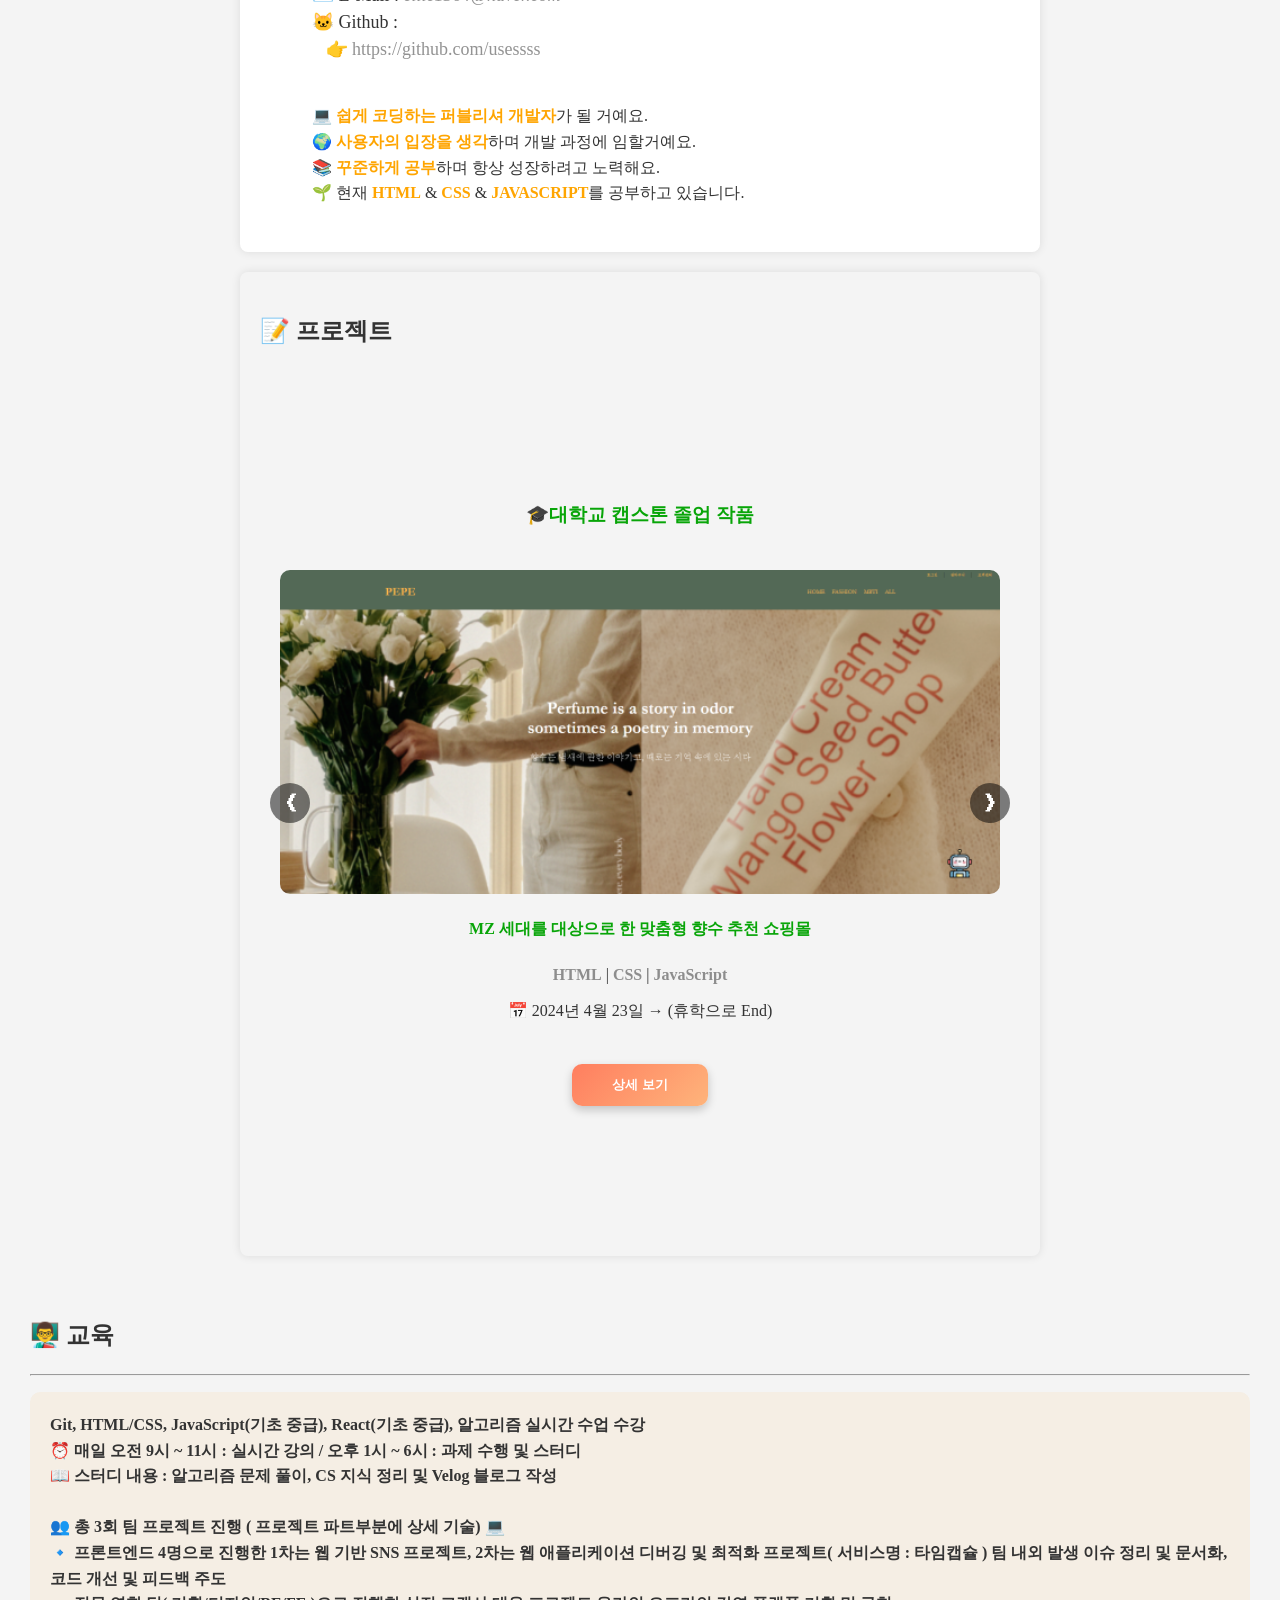
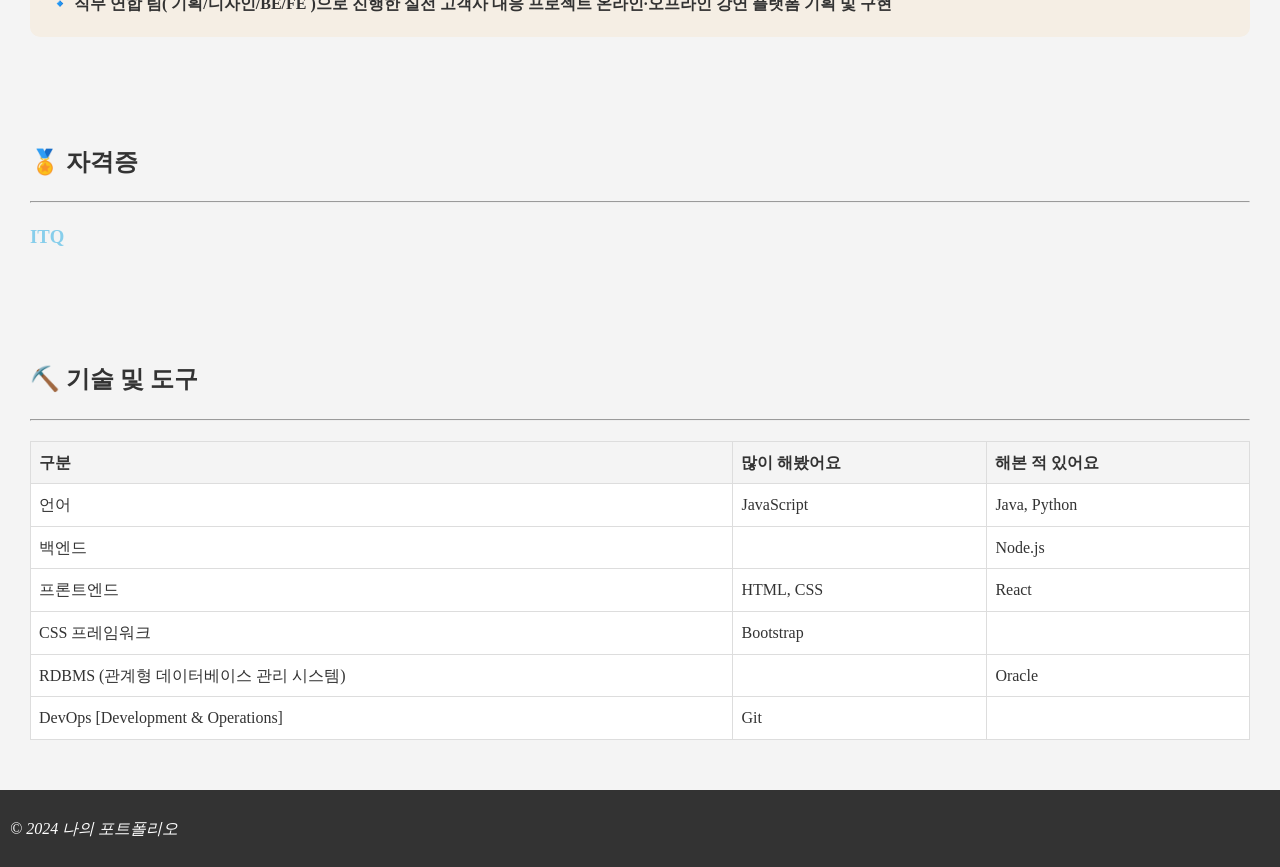
==== commit 393c0e8b: "추가" ====
--- a/index.html
+++ b/index.html
@@ -57,7 +57,7 @@
                 src="./img/me.jpg" alt="내 사진" title="내 사진" 
             />
             <div class="about-text">
-                <p style="font-weight: bold; color: #7c7b7b;">
+                <p>
                     안녕하세요.<br />
                     저는 꾸준함과 성실함을 바탕으로 새로운 도전에 빠르게 적응하며 성장해온 퍼블리싱 지망자입니다.<br /><br />
 
@@ -93,7 +93,7 @@
             </div>
         </div>
 
-        <ul style="margin-top: 30px; list-style: none;">
+        <ul>
             <li>💻 <b>쉽게 코딩하는 퍼블리셔 개발자</b>가 될 거예요.</li>
             <li>🌍 <b>사용자의 입장을 생각</b>하며 개발 과정에 임할거예요.</li>
             <li>📚 <b>꾸준하게 공부</b>하며 항상 성장하려고 노력해요.</li>
@@ -270,6 +270,36 @@
                     <p>📅 2025년 9월 15일 → 10월 15일</p>
                     
                     <button class="open-modal" data-modal="modal6">
+                        상세 보기
+                    </button>
+                </div>
+
+                <div class="carousel-item">
+                    <h3 style="color: rgb(76, 102, 247);">
+                        🎲 보드게임 출석체크 사이트 ✅
+                    </h3>
+                    <img 
+                        src="./img/board-game.png" 
+                        alt="보드게임 출석체크 사이트" title="보드게임 출석체크 사이트" 
+                        style="border-radius: 10px; width: 100%;"
+                    />
+                    <h4 style="color: rgb(76, 102, 247);">
+                        보드게임 동호회를 다니면서 필요하다고 느껴 직접 제작한 사이트입니다.
+                    </h4>
+                    <div style="display: block;">
+                        <b style="color: #8d8d8d;">HTML</b> |
+                        <b style="color: #8d8d8d;">CSS</b> |
+                        <b style="color: #8d8d8d;">JavaScript</b> |
+                        <b style="color: #8d8d8d;">jQuery</b> |
+                        <b style="color: #8d8d8d;">Bootstrap</b> |
+                        <b style="color: #8d8d8d;">Firebase</b>
+                    </div>
+
+                    <p style="margin-top: 10px;">
+                        📅 2025년 11월 18일 ~
+                    </p>
+
+                    <button class="open-modal" data-modal="modal7">
                         상세 보기
                     </button>
                 </div>
@@ -1623,6 +1653,130 @@
         </div>
     </div>
 
+    <div id="modal7" class="modal">
+        <div class="modal-content">
+            <span class="close">&times;</span>
+            <h3 style="text-align: center; color: rgb(76, 102, 247);">
+                🎲 보드게임 출석체크 사이트 ✅
+            </h3>
+            <h5 style="color: rgb(76, 102, 247);">
+                🃏보드게임 동호회 운영을 위한 통합 웹 애플리케이션(출석·입금·위치·게임 기록)🃏
+            </h5>
+            <p class="firebase-desc">
+                출석 체크 시스템은 실시간으로 데이터가 저장되고<br />
+                즉시 반영되어야 했기 때문에 Firebase Realtime Database를 사용했습니다.<br />  
+                페이지 새로고침 없이 실시간으로 데이터 읽기·쓰기·삭제가<br />  
+                가능하다는 점에서 Firebase가 적합했습니다.<br />  
+                웹에서는 Firebase Web Modular SDK(v9)를 사용해 초기화 후,<br />   
+                push / set / get 같은 Database API를 통해 출석 기록을 관리했습니다.
+            </p>
+            <pre>
+[ 모든 페이지 ]
+✌🏼봉우리 보드게임단 로고 클릭 시 메인( 달력 있는 곳 )으로 이동합니다.
+
+[ 메인 ]
+원하시는 날짜 클릭하시면 이름 입력 가능한 알림창이 뜹니다.
+본인 이름 적고 확인 누르면 선택한 날짜에 본인 이름의 라벨이 들어갑니다.
+🔹 라벨 클릭 시 수정 혹은 삭제( = 관리자만 가능 ) 가능합니다.
+👉 수정 : 입력칸에 작성하신 이름 수정하시고 확인 누르면 라벨 색상이 진해집니다.
+👉 삭제 : 다른 분들 이름 라벨 삭제하는 경우가 종종 발생하여 관리자만 삭제할 수 있게 비번 걸어두었습니다.  
+🔹 처음 등록할 때 이름 작성 후 이름 라벨 색상도 선택하실 수 있습니다.
+🔹 날짜에 이름 라벨이 4개부터는 '+ 더보기'가 생성되고 '+ 더보기' 클릭 시 나오는 모달에 해당 날짜에 출석한 사람들 모두 보실 수 있습니다.
+🍔 클리하면 사이드 바가 나오는데 하단 출석 체크 누르시면 오늘 날짜로 입력한 이름 라벨이 들어갑니다. ( 단, 다른 페이지에선 이벤트가 발생하지 않습니다. )
+
+[ 🍔햄버거바( 메뉴바 ) ]
+🔹 일참비 / 월정액 입금하기
+👉 모임장 계좌번호 복사 가능
+👉 카카오톡 로고 클릭 하면 모임장 개인 오픈프로필로 이동합니다.( 여기에 송금 편리하게 가능 )
+👉 카카오뱅크 로고 클릭 하면 앱 있으시다면 자동으로 열립니다.
+👉 국민은행 위와 같습니다.
+
+🔹 봉우리 아지트 위치보기
+👉 위치 어딘지 볼 수 있습니다.( 위치 복사 가능 )
+
+🔹 주차 가능한 곳 보기( 주소 복사 가능 )
+👉 아지트 주변 주차 가능한 곳 한눈에 보실 수 있습니다.( 색별로 주소 매칭 )
+
+🔹 티추 한판
+👉 티추 카드게임 링크 바로가기 및 초보자도 이해 되는 룰 설명
+            </pre>
+            <h4 style="margin: 40px 0 0 10px; ">💠 스플래시</h4>
+            <img src="./img/loading.jpg" alt="">
+            <p>
+                사이트 실행하면 3초간 보여줍니다.<br />
+                ( 코드펜에서 가져왔습니다. )
+            </p>
+            <h4 style="margin: 40px 0 0 10px; ">💠 메인</h4>
+            <img src="./img/main.jpg" alt="">
+            <img src="./img/main-nameadd.jpg" alt="">
+            <p>
+                해당 날짜를 클릭하면 이름 입력창이 뜹니다.<br />
+                이름을 입력하시고 취소 누르면 아무 일도 일어나지 않지만,
+            </p>
+            <img src="./img/main-labelcolor.jpg" alt="">
+            <img src="./img/main-labelcolor2.jpg" alt="">
+            <img src="./img/main-nameaddalert.jpg" alt="">
+            <p>
+                확인 누르면 해당 날짜에 이름이 라벨로 추가됩니다.<br />
+                ( 처음에 이름 등록할 때 라벨 색상도 선택 가능합니다. )
+            </p>
+            <img src="./img/main-removepw.jpg" alt="">
+            <p>
+                원하는 이름 라벨 클릭하면 수정 혹은 삭제 할 수 있습니다.<br />
+                이름 수정 하고 확인 버튼 누르면 이름이 수정됩니다.<br />
+                삭제는 관리자만 가능하게 비번 걸어두었습니다.
+            </p>
+            <img src="./img/main-namemore.jpg" alt="">
+            <p>
+                + 더보기 클릭 시 해당 날짜에 출석한 모든 분들 보실 수 있습니다.
+            </p>
+            <img src="./img/main-sidebar.jpg" alt="">
+            <p>
+                햄버거바(메뉴바)에서 오늘 날짜에 출석 체크하기<br />
+                버튼 클릭 시 오늘 날짜에 이름 라벨이 추가됩니다.<br />
+                ( 단, 다른 페이지에선 이벤트가 발생하지 않습니다. )
+            </p>
+            <h4 style="margin: 40px 0 0 10px; ">💠 월별 이름 검색</h4>
+            <img src="./img/see.jpg" alt="">
+            <img src="./img/see-namedate.jpg" alt="">
+            <p>
+                검색창에는 원하는 이름,<br />
+                출석 체크 확인 월 선택 드롭다운에는 원하는 월 선택하면<br />
+                특정 월에 출석한 이름을 한눈에 보실 수 있습니다.
+            </p>
+            <h4 style="margin: 40px 0 0 10px; ">💠 일참비/월정액 입금하기</h4>
+            <img src="./img/money.jpg" alt="">
+            <p>
+                모임장 계좌번호 복사 가능,<br />
+                카카오톡 로고 클릭 시 모임장 개인 오픈프로필로 이동합니다.<br />
+                ( 여기에 송금 편리하게 가능 )<br />
+                카카오뱅크, 국민은행 로고 클릭 시 앱 있으시다면 자동으로 열립니다.
+            </p>
+            <h4 style="margin: 40px 0 0 10px; ">💠 봉우리 아지트 위치보기</h4>
+            <img src="./img/place.jpg" alt="">
+            <p>
+                보드게임장 위치를 보실 수 있습니다.( 위치 복사 가능 )
+            </p>
+            <h4 style="margin: 40px 0 0 10px; ">💠 주변 주차 가능한 곳 보기</h4>
+            <img src="./img/parking.jpg" alt="">
+            <img src="./img/parking2.jpg" alt="">
+            <p>
+                아지트 주변 주차 가능한 곳 한눈에 보실 수 있습니다.<br />
+                ( 색별로 주소 매칭 되어 있습니다. )
+            </p>
+            <h4 style="margin: 40px 0 0 10px; ">💠 티추 카드게임 한판</h4>
+            <img src="./img/tichu.jpg" alt="">
+            <img src="./img/tichu2.jpg" alt="">
+            <img src="./img/tichu3.jpg" alt="">
+            <img src="./img/tichu4.jpg" alt="">
+            <img src="./img/tichu5.jpg" alt="">
+            <img src="./img/tichu6.jpg" alt="">
+            <p>
+                티추 카드게임 링크 바로가기 및 초보자도 이해 되는 룰 설명입니다.
+            </p>
+        </div>
+    </div>
+
     <!-- 자격증 섹션 -->
     <section id="education" class="education">
         <h2>👨‍🏫 교육</h2>
--- a/portfolio.css
+++ b/portfolio.css
@@ -178,6 +178,27 @@
     animation: slideIn 1.5s ease-in-out;
 }
 
+section.about {
+    padding: 30px 72px 30px 72px;
+}
+
+section.about div.about-content {
+    display: flex;
+    align-items: center;
+    flex-direction: column;
+    gap: 20px;
+}
+
+section.about div.about-content div.about-text > p {
+    font-weight: bold; color: #7c7b7b;
+}
+
+section.about > ul {
+    list-style: none; 
+    padding: 0; 
+    margin-top: 40px;
+}
+
 /* 프로젝트 섹션 캐러셀 아이템 등장 효과 */
 .carousel-item {
     animation: fadeIn 1.5s ease-in-out;
@@ -251,6 +272,34 @@
     color: #3f2a14;
 }
 
+div#modal7 div.modal-content > pre {
+    background-color: #b7bbf3; 
+    color: rgb(80, 80, 80); 
+    padding: 20px; 
+    border-radius: 10px; 
+    line-height: 1.5; 
+    font-size: medium;
+    font-weight: bold;
+}
+div#modal7 div.modal-content > img {
+    width: 300px;
+    margin: 20px 0 20px 10px;
+    border-radius: 10px;
+}
+div#modal7 div.modal-content > p {
+    margin-left: 10px;
+}
+div#modal7 div.modal-content > p.firebase-desc {
+    background: #f7f7f7;
+    padding: 18px 20px;
+    border-left: 5px solid #6c63ff;
+    border-radius: 8px;
+    font-size: 15px;
+    line-height: 1.6;
+    color: #444;
+    box-shadow: 0 3px 8px rgba(0,0,0,0.08);
+}
+
 @media (max-width: 768px) {
     header {
         padding: 10px;
@@ -263,6 +312,33 @@
     header nav ul li {
         display: inline-block;
         margin: 5px 0px;
+    }
+
+    div#modal6 .modal-content > p {
+        font-size: x-small;
+    }
+
+    div#modal7 div.modal-content > pre {
+        background-color: #b7bbf3; 
+        color: rgb(80, 80, 80); 
+        padding: 20px; 
+        border-radius: 10px; 
+        line-height: 1.5; 
+        font-size: small;
+        font-weight: bold;
+    }
+    div#modal7 div.modal-content > p.firebase-desc {
+        background: #f7f7f7;
+        padding: 18px 20px;
+        border-left: 5px solid #6c63ff;
+        border-radius: 8px;
+        font-size: smaller;
+        line-height: 1.6;
+        color: #444;
+        box-shadow: 0 3px 8px rgba(0,0,0,0.08);
+    }
+    div#modal7 div.modal-content > p {
+        font-size: small;
     }
 }
 
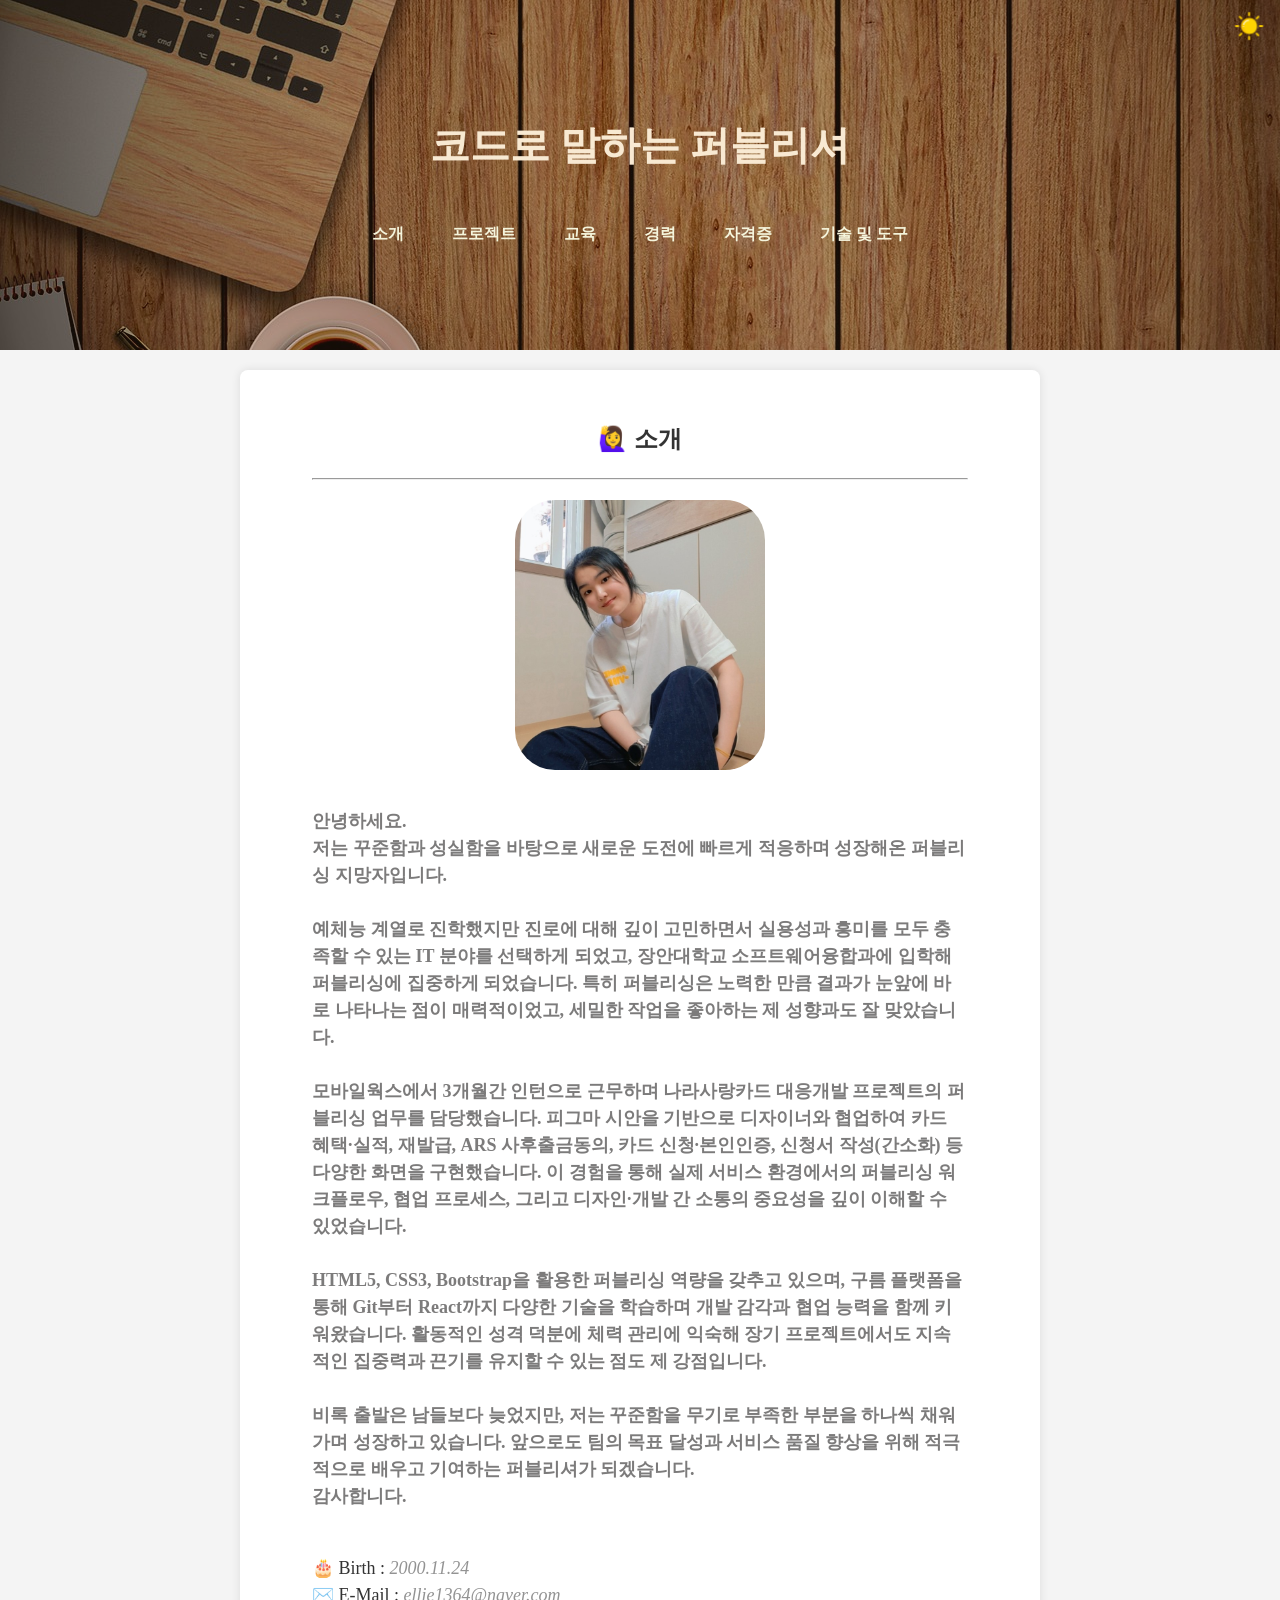
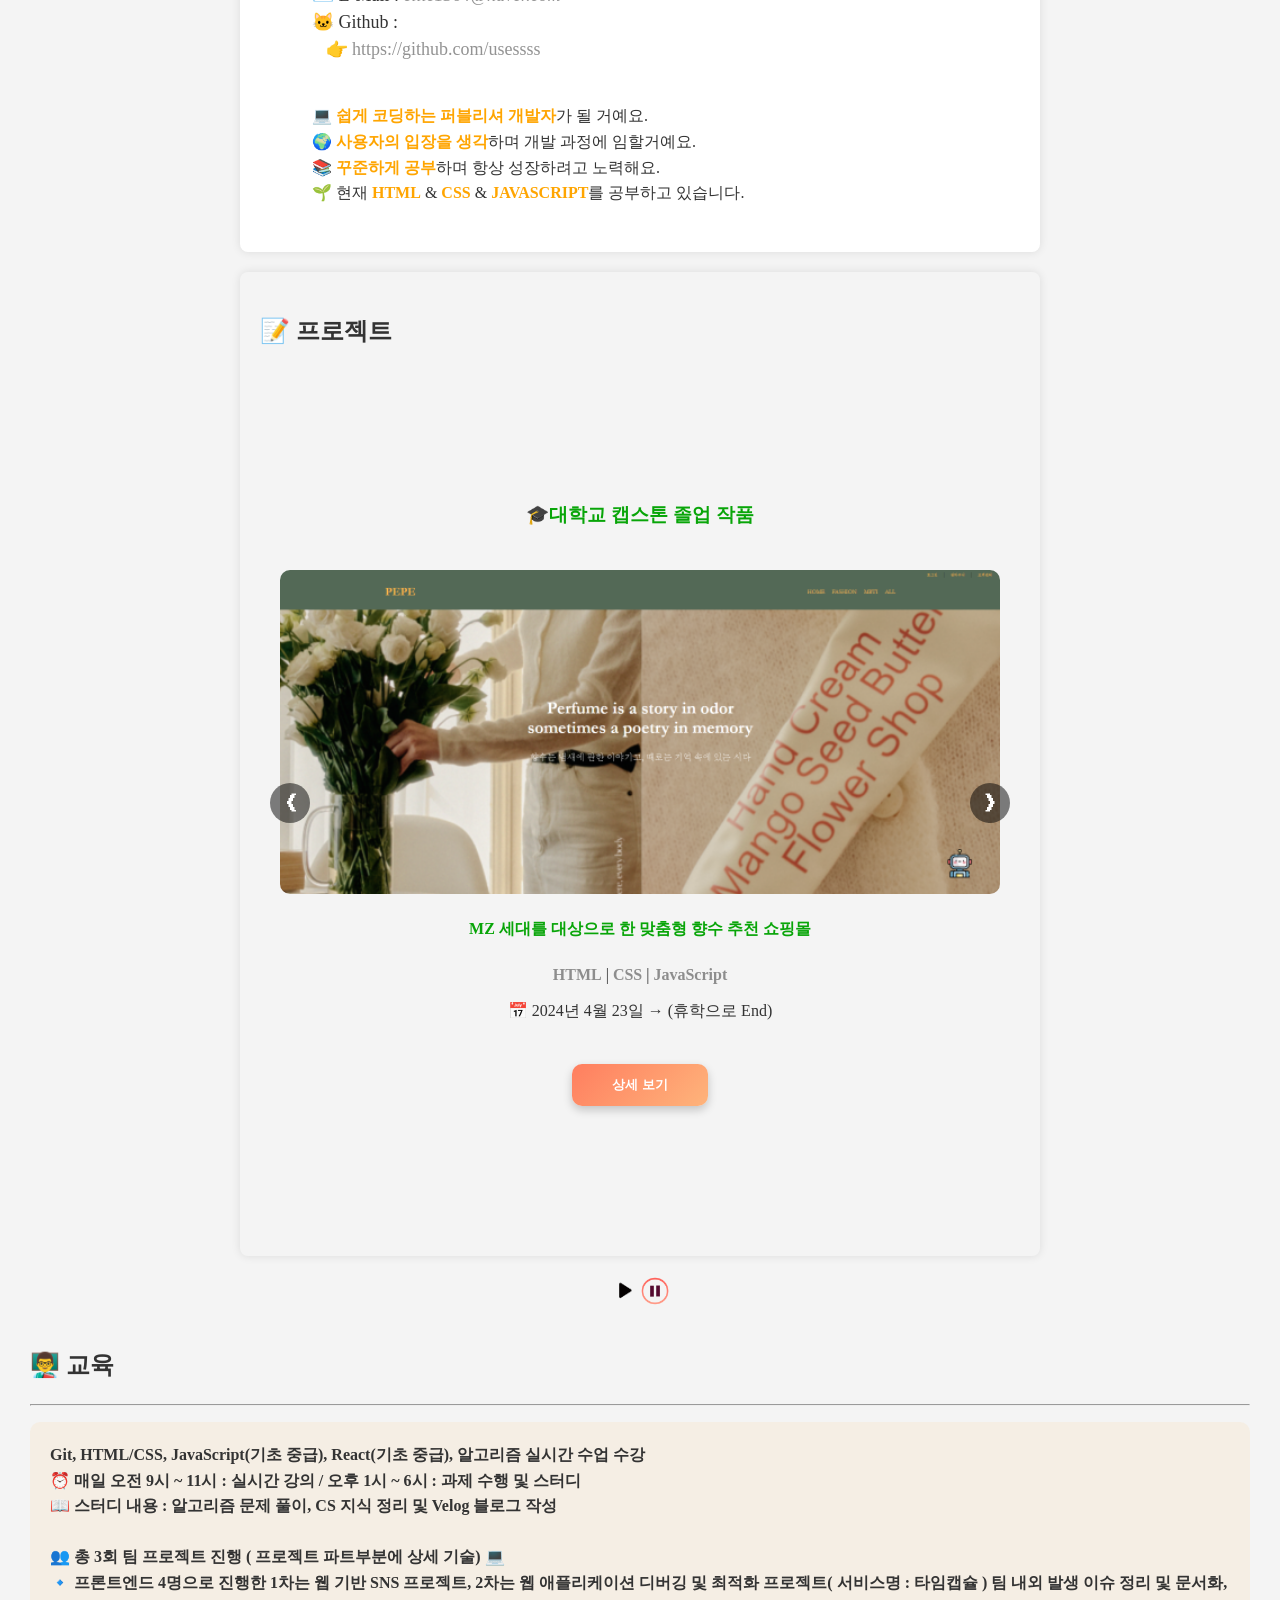
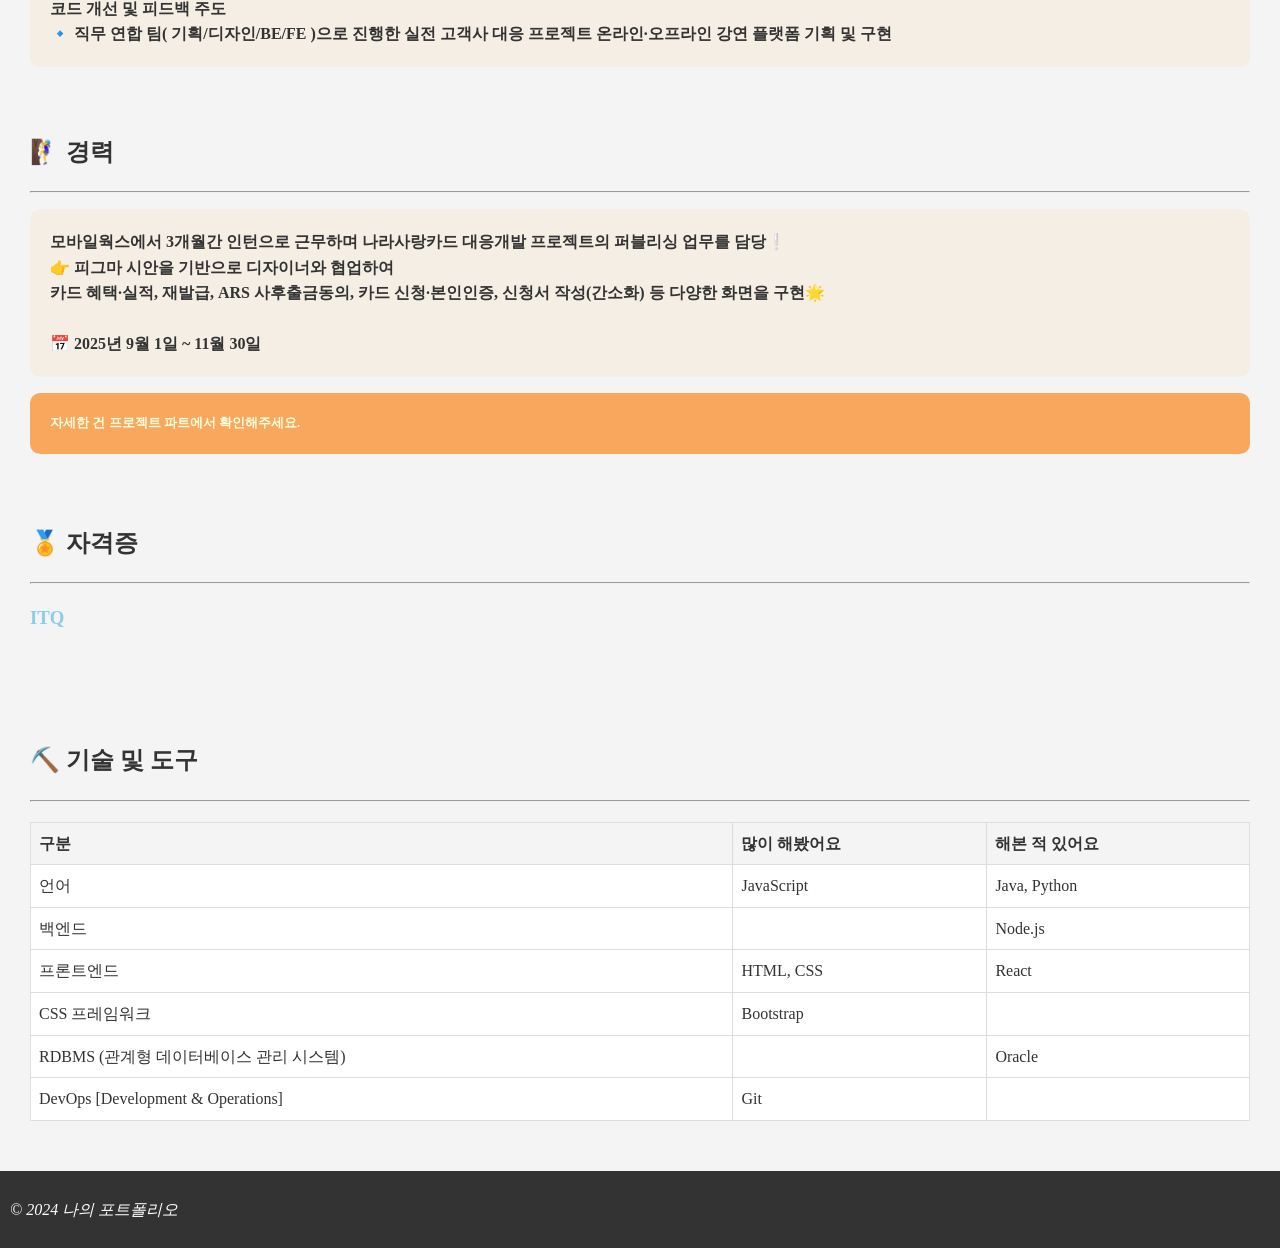
==== commit 1e294115: "수정" ====
--- a/index.html
+++ b/index.html
@@ -4,15 +4,16 @@
     <meta charset="UTF-8">
     <meta name="viewport" content="width=device-width, initial-scale=1.0">
     <title>포트폴리오</title>
-    <link rel="stylesheet" type="text/css" href="portfolio.css">
-    <link rel="stylesheet" type="text/css" href="reset.css">
+
+    <link rel="stylesheet" type="text/css" href="./css/portfolio.css">
+    <link rel="stylesheet" type="text/css" href="./css/reset.css">
 </head>
 
 <body>
     <!-- 헤더 섹션 -->
     <header class="header">
         <h1>
-            코드로 말하는 웹 퍼블리셔
+            코드로 말하는 퍼블리셔
 
             <button 
                 id="darkModeToggle" 
@@ -41,6 +42,7 @@
                 <li><a href="#about">소개</a></li>
                 <li><a href="#projects">프로젝트</a></li>
                 <li><a href="#education">교육</a></li>
+                <li><a href="#career">경력</a></li>
                 <li><a href="#certification">자격증</a></li>
                 <li><a href="#tool">기술 및 도구</a></li>
             </ul>
@@ -308,6 +310,10 @@
             <button class="carousel-control next" aria-label="Next slide">&#10095;</button>
         </div>
     </section>
+    <div class="playstopdiv">
+        <img class="playicon" src="./img/play.png" alt="재생 아이콘 버튼" title="재생 아이콘 버튼" onclick="startAutoSlide()">
+        <img class="stopicon" src="./img/stop.png" alt="일시정지 아이콘 버튼" title="일시정지 아이콘 버튼" onclick="stopAutoSlide()">
+    </div>
 
     <!-- 모달 팝업 -->
     <div id="modal1" class="modal">
@@ -1774,10 +1780,11 @@
             <p>
                 티추 카드게임 링크 바로가기 및 초보자도 이해 되는 룰 설명입니다.
             </p>
+            <b>🔗 배포 링크 : https://usessss.github.io/board-game</b>
         </div>
     </div>
 
-    <!-- 자격증 섹션 -->
+    <!-- 교육 섹션 -->
     <section id="education" class="education">
         <h2>👨‍🏫 교육</h2>
         <hr>
@@ -1789,6 +1796,19 @@
             🔹 프론트엔드 4명으로 진행한 1차는 웹 기반 SNS 프로젝트, 2차는 웹 애플리케이션 디버깅 및 최적화 프로젝트( 서비스명 : 타임캡슐 ) 팀 내외 발생 이슈 정리 및 문서화, 코드 개선 및 피드백 주도<br />
             🔹 직무 연합 팀( 기획/디자인/BE/FE )으로 진행한 실전 고객사 대응 프로젝트 온라인·오프라인 강연 플랫폼 기획 및 구현
         </p>
+    </section>
+
+    <!-- 경력 섹션 -->
+    <section id="career" class="career">
+        <h2>🧗‍♀️ 경력</h2>
+        <hr>
+        <p>
+            모바일웍스에서 3개월간 인턴으로 근무하며 나라사랑카드 대응개발 프로젝트의 퍼블리싱 업무를 담당❕<br />
+            👉 피그마 시안을 기반으로 디자이너와 협업하여<br />
+            카드 혜택·실적, 재발급, ARS 사후출금동의, 카드 신청·본인인증, 신청서 작성(간소화) 등 다양한 화면을 구현🌟<br /><br />
+            📅 2025년 9월 1일 ~ 11월 30일
+        </p>
+        <p class="info">자세한 건 프로젝트 파트에서 확인해주세요.</p>
     </section>
 
     <!-- 자격증 섹션 -->
@@ -1850,244 +1870,7 @@
         <p>&copy; 2024 나의 포트폴리오</p>
     </footer>
 
-    <script>
-        // 스크롤 시 애니메이션 트리거
-        window.addEventListener('scroll', () => {
-            const elements = document.querySelectorAll('.fade-in, .slide-in');
-            const windowHeight = window.innerHeight;
-
-            elements.forEach(element => {
-                const elementTop = element.getBoundingClientRect().top;
-
-                if (elementTop < windowHeight - 100) {
-                    element.classList.add('visible'); // visible 클래스 추가
-                }
-            });
-        });
-
-        // 캐러셀 제어
-        const carouselWrapper = document.querySelector('.carousel-wrapper');
-        const prevButton = document.querySelector('.carousel-control.prev');
-        const nextButton = document.querySelector('.carousel-control.next');
-        let currentIndex = 0;
-
-        prevButton.addEventListener('click', () => {
-            if (currentIndex > 0) {
-                currentIndex--;
-                updateCarousel();
-            }
-        });
-
-        nextButton.addEventListener('click', () => {
-            if (currentIndex < carouselWrapper.children.length - 1) {
-                currentIndex++;
-                updateCarousel();
-            }
-        });
-
-        function updateCarousel() {
-            const offset = -currentIndex * carouselWrapper.children[0].offsetWidth;
-            carouselWrapper.style.transform = `translateX(${offset}px)`;
-        }
-
-        // 스크롤 애니메이션을 위한 JavaScript
-        window.addEventListener('scroll', () => {
-            const aboutSection = document.querySelector('.about');
-            const projectsSection = document.querySelector('.projects');
-            const certificationSection = document.querySelector('.certification');
-            const toolSection = document.querySelector('.tool');
-
-            const fadeInSection = (section) => {
-                const sectionPos = section.getBoundingClientRect().top;
-                const screenPos = window.innerHeight / 1.3;
-
-                if(sectionPos < screenPos) {
-                    section.style.animation = 'fadeInUp 1s ease-in-out forwards';
-                }
-            };
-            fadeInSection(aboutSection);
-            fadeInSection(projectsSection);
-            fadeInSection(certificationSection);
-            fadeInSection(toolSection);
-        });
-
-        document.addEventListener('DOMContentLoaded', () => {
-            const carousel = document.querySelector('.carousel');
-            const wrapper = document.querySelector('.carousel-wrapper');
-            const items = document.querySelectorAll('.carousel-item');
-            const prevBtn = document.querySelector('.carousel-control.prev');
-            const nextBtn = document.querySelector('.carousel-control.next');
-            
-            let currentIndex = 0;
-            let intervalId;
-            const intervalTime = 9000; // 9초 간격
-            
-            // 캐러셀 아이템 너비 조정 (부모 요소 기준)
-            function setItemWidth() {
-                const carouselWidth = carousel.offsetWidth;
-                items.forEach(item => {
-                    item.style.width = `${carouselWidth}px`;
-                });
-                updateCarousel();
-            }
-            
-            // 캐러셀 위치 업데이트
-            function updateCarousel() {
-                const carouselWidth = carousel.offsetWidth;
-                wrapper.style.transform = `translateX(-${currentIndex * carouselWidth}px)`;
-            }
-            
-            // 다음 슬라이드로 이동
-            function nextSlide() {
-                currentIndex = (currentIndex + 1) % items.length;
-                updateCarousel();
-            }
-            
-            // 이전 슬라이드로 이동
-            function prevSlide() {
-                currentIndex = (currentIndex - 1 + items.length) % items.length;
-                updateCarousel();
-            }
-            
-            // 자동 슬라이드 시작
-            function startAutoSlide() {
-                intervalId = setInterval(nextSlide, intervalTime);
-            }
-            
-            // 자동 슬라이드 정지
-            function stopAutoSlide() {
-                clearInterval(intervalId);
-            }
-            
-            // 이벤트 리스너 설정
-            nextBtn.addEventListener('click', () => {
-                stopAutoSlide();
-                nextSlide();
-                startAutoSlide();
-            });
-            
-            prevBtn.addEventListener('click', () => {
-                stopAutoSlide();
-                prevSlide();
-                startAutoSlide();
-            });
-            
-            // 마우스 호버 시 자동 슬라이드 일시 정지
-            carousel.addEventListener('mouseenter', stopAutoSlide);
-            carousel.addEventListener('mouseleave', startAutoSlide);
-            
-            // 초기 설정
-            setItemWidth();
-            startAutoSlide();
-            
-            // 윈도우 리사이즈 대응
-            window.addEventListener('resize', setItemWidth);
-        }); 
-
-        // 모달 열고 닫는 동작 처리하는 코드
-        document.addEventListener('DOMContentLoaded', () => {
-            const modalBtns = document.querySelectorAll('.open-modal');
-            const modals = document.querySelectorAll('.modal');
-            const closeBtns = document.querySelectorAll('.close');
-
-            modalBtns.forEach(btn => {
-                btn.addEventListener('click', () => {
-                    const modalId = btn.getAttribute('data-modal');
-                    document.getElementById(modalId).style.display = 'block';
-                });
-            });
-
-            closeBtns.forEach(btn => {
-                btn.addEventListener('click', () => {
-                    btn.parentElement.parentElement.style.display = 'none';
-                });
-            });
-
-            window.addEventListener('click', (event) => {
-                if (event.target.classList.contains('modal')) {
-                    event.target.style.display = 'none';
-                }
-            });
-        });
-
-        // 팝업이 열릴 때 동영상 자동 재생
-        document.addEventListener('DOMContentLoaded', () => {
-            const modalBtns = document.querySelectorAll('.open-modal');
-            const closeBtns = document.querySelectorAll('.close');
-
-            modalBtns.forEach(btn => {
-                btn.addEventListener('click', () => {
-                    const modalId = btn.getAttribute('data-modal');
-                    const modal = document.getElementById(modalId);
-                    modal.style.display = 'block';
-
-                    // 비디오 자동 재생
-                    const video = modal.querySelector('video');
-                    if (video) {
-                        video.play();
-                    }
-                });
-            });
-
-            closeBtns.forEach(btn => {
-                btn.addEventListener('click', () => {
-                    const modal = btn.closest('.modal');
-                    modal.style.display = 'none';
-
-                    // 비디오 정지
-                    const video = modal.querySelector('video');
-                    if (video) {
-                        video.pause();
-                        video.currentTime = 0; // 비디오 시간 초기화
-                    }
-                });
-            });
-
-            window.addEventListener('click', (event) => {
-                if (event.target.classList.contains('modal')) {
-                    event.target.style.display = 'none';
-
-                    // 비디오 정지
-                    const video = event.target.querySelector('video');
-                    if (video) {
-                        video.pause();
-                        video.currentTime = 0;
-                    }
-                }
-            });
-        });
-
-        document.addEventListener('DOMContentLoaded', () => {
-            const toggleBtn = document.getElementById('darkModeToggle');
-            const moonIcon = document.getElementById('moonIcon');
-            const sunIcon = document.getElementById('sunIcon');
-
-            // 다크 모드 상태를 localStorage에서 불러오기
-            const darkMode = localStorage.getItem('darkMode');
-            if (darkMode === 'enabled') {
-                document.body.classList.add('dark-mode');
-                moonIcon.style.display = 'inline';
-                sunIcon.style.display = 'none';
-            }
-
-            // 토글 버튼 클릭 이벤트
-            toggleBtn.addEventListener('click', () => {
-                document.body.classList.toggle('dark-mode');
-
-                // 다크 모드 상태를 localStorage에 저장
-                if (document.body.classList.contains('dark-mode')) {
-                    localStorage.setItem('darkMode', 'enabled');
-                    moonIcon.style.display = 'inline';
-                    sunIcon.style.display = 'none';
-                } else {
-                    localStorage.setItem('darkMode', null);
-                    moonIcon.style.display = 'none';
-                    sunIcon.style.display = 'inline';
-                }
-            });
-        });
-
-    </script>
+    <script src="./js/index.js"></script>
 </body>
 </html>
 
--- a/css/portfolio.css
+++ b/css/portfolio.css
@@ -0,0 +1,664 @@
+body {
+    font-family: 'Georgia', serif;
+    margin: 0;
+    padding: 0;
+    background-color: #f4f4f4;
+    color: #333;
+    box-sizing: border-box;
+    overflow-x: hidden; /* 추가: 가로 스크롤 방지 */
+}
+
+body.dark-mode {
+    background-color: #181a1b;
+    color: #e0e0e0;
+}
+
+body.dark-mode section.about div.about-text > p {
+    color: #e0e0e0 !important;
+}
+
+body.dark-mode .container,
+body.dark-mode header,
+body.dark-mode .about,
+body.dark-mode .projects,
+body.dark-mode .tool,
+body.dark-mode .modal-content,
+body.dark-mode .video-container,
+body.dark-mode .footer {
+    background-color: #23272b !important;
+    color: #e0e0e0 !important;
+    box-shadow: 0 0 10px rgba(0, 0, 0, 0.4) !important;
+}
+
+body.dark-mode header::before {
+    background-color: rgba(20, 20, 20, 0.7) !important;
+}
+
+body.dark-mode header h1,
+body.dark-mode section h2,
+body.dark-mode .about h2,
+body.dark-mode .code-title,
+body.dark-mode .code-title2,
+body.dark-mode .tool th,
+body.dark-mode .carousel-control {
+    color: #ffd700 !important; /* 강조 색상 */
+}
+
+body.dark-mode .tool td {
+    background-color: #181a1b;
+}
+
+body.dark-mode .tool th,
+body.dark-mode section.education > p {
+    background-color: #23272b !important;
+}
+
+body.dark-mode header nav ul li a {
+    color: #fff8e1 !important;
+}
+
+body.dark-mode header nav ul li a:hover {
+    background-color: rgba(255, 255, 255, 0.15) !important;
+    color: #ffd700 !important;
+}
+
+body.dark-mode .tool tr:nth-child(even) {
+    background-color: #333 !important;
+}
+
+body.dark-mode .open-modal {
+    background: linear-gradient(135deg, #23272b, #444) !important;
+    color: #ffd700 !important;
+}
+
+.code-container {
+    width: 100%;
+    max-width: 800px;
+    background: #282c34;
+    border-radius: 10px;
+    box-shadow: 0 10px 30px rgba(0, 0, 0, 0.3);
+    overflow: hidden;
+}
+.code-header {
+    background: #1e2227;
+    padding: 12px 20px;
+    display: flex;
+    align-items: center;
+    border-bottom: 1px solid #3b4048;
+}
+.code-title {
+    color: #9da5b3;
+    font-size: 12px;
+    font-weight: 500;
+}
+.code-title2 {
+    background: #1e2227;
+    color: #9da5b3;
+    padding: 12px;
+    margin-bottom: 20px;
+    font-size: 12px;
+    font-weight: 500;
+}
+pre {
+    margin: 0;
+    margin-left: 10px;
+    padding-bottom: 15px;
+    color: #abb2bf;
+    font-family: 'Fira Code', 'Consolas', monospace;
+    font-size: 14px;
+    line-height: 1.5;
+    white-space: pre-wrap; /* 줄바꿈 허용 */
+    overflow-wrap: break-word; /* 긴 단어를 줄바꿈 */
+    word-wrap: break-word; /* 하위 호환성을 위해 추가 */
+    tab-size: 2;
+}
+.token-keyword { color: #c678dd; }
+.token-function { color: #61afef; }
+.token-arrow { color: #56b6c2; }
+.token-string { color: #98c379; }
+.token-attr { color: #d19a66; }
+.token-comment { color: #5c6370; font-style: italic; }
+.token-jsx-tag { color: #e06c75; }
+
+@media (max-width: 768px) {
+    pre {
+        font-size: 12px;
+        line-height: 1.4;
+    }
+
+    .code-container {
+        max-width: 100%;
+        border-radius: 5px; 
+        overflow-x: auto;
+    }
+
+    .code-header {
+       text-align: left;
+    }
+
+    .code-title .code-title2 {
+        margin-bottom: 5px;
+        text-align: left;
+        word-wrap: break-word; /* 긴 단어를 줄바꿈 */
+    }
+}
+
+
+/* 요소 등장 애니메이션 */
+@keyframes fadeIn {
+    from {
+        opacity: 0;
+        transform: translateY(20px);
+    }
+    to {
+        opacity: 1;
+        transform: translateY(0);
+    }
+}
+
+@keyframes slideIn {
+    from {
+        transform: translateX(-100%);
+        opacity: 0;
+    }
+    to {
+        transform: translateX(0);
+        opacity: 1;
+    }
+}
+
+/* 헤더 텍스트 애니메이션 */
+header h1 {
+    animation: fadeIn 1.5s ease-in-out;
+}
+
+/* 소개 섹션 등장 효과 */
+.about-content img,
+.about-text {
+    animation: slideIn 1.5s ease-in-out;
+}
+
+section.about {
+    padding: 30px 72px 30px 72px;
+}
+
+section.about div.about-content {
+    display: flex;
+    align-items: center;
+    flex-direction: column;
+    gap: 20px;
+}
+
+section.about div.about-content div.about-text > p {
+    font-weight: bold; color: #7c7b7b;
+}
+
+section.about > ul {
+    list-style: none; 
+    padding: 0; 
+    margin-top: 40px;
+}
+
+/* 프로젝트 섹션 캐러셀 아이템 등장 효과 */
+.carousel-item {
+    animation: fadeIn 1.5s ease-in-out;
+}
+
+.container {
+    width: 100%;
+    max-width: 1200px; 
+    margin: 0 auto; /* 가운데 정렬 */
+    padding: 0 20px;
+    box-sizing: border-box;
+}
+
+header {
+    display: flex;
+    flex-direction: column;
+    justify-content: center;
+    align-items: center; 
+    background-image: url("../img/background.jpg");
+    background-size: cover;
+    background-position: center;
+    height: 350px;
+    color: #f5f5dc;
+    text-align: center;
+    position: relative;
+}
+
+header::before {
+    content: "";
+    position: absolute;
+    top: 0;
+    left: 0;
+    width: 100%;
+    height: 100%;
+    background-color: rgba(63, 42, 20, 0.3); 
+    z-index: 1;
+}
+
+header h1 {
+    position: relative;
+    z-index: 2;
+    font-size: 2.5em;
+    font-weight: bold;
+    color: #f8e9d2;
+}
+
+header nav ul {
+    position: relative;
+    z-index: 2;
+    list-style-type: none;
+    padding: 0;
+    text-align: center;
+}
+
+header nav ul li {
+    display: inline;
+    margin: 0 10px;
+}
+
+header nav ul li a {
+    color: #f5f5dc;
+    text-decoration: none;
+    font-weight: bold;
+    padding: 8px 12px;
+    border-radius: 5px;
+    transition: background-color 0.3s ease, color 0.3s ease;
+}
+
+header nav ul li a:hover {
+    background-color: rgba(255, 223, 186, 0.7);
+    color: #3f2a14;
+}
+
+section.career {
+    margin: 30px;
+}
+
+div#modal7 div.modal-content > pre {
+    background-color: #b7bbf3; 
+    color: rgb(80, 80, 80); 
+    padding: 20px; 
+    border-radius: 10px; 
+    line-height: 1.5; 
+    font-size: medium;
+    font-weight: bold;
+}
+div#modal7 div.modal-content > img {
+    width: 300px;
+    margin: 20px 0 20px 10px;
+    border-radius: 10px;
+}
+div#modal7 div.modal-content > p{
+    margin-left: 10px;
+}
+div#modal7 div.modal-content > p.firebase-desc {
+    background: #f7f7f7;
+    padding: 18px 20px;
+    border-left: 5px solid #6c63ff;
+    border-radius: 8px;
+    font-size: 15px;
+    line-height: 1.6;
+    color: #444;
+    box-shadow: 0 3px 8px rgba(0,0,0,0.08);
+}
+
+@media (max-width: 768px) {
+    header {
+        padding: 10px;
+        height: auto;
+        text-align:center
+    }
+    header h1 {
+        font-size: 1.5em;
+    }
+    header nav ul li {
+        display: inline-block;
+        margin: 5px 0px;
+    }
+
+    div#modal6 .modal-content > p {
+        font-size: x-small;
+    }
+
+    div#modal7 div.modal-content > pre {
+        background-color: #b7bbf3; 
+        color: rgb(80, 80, 80); 
+        padding: 20px; 
+        border-radius: 10px; 
+        line-height: 1.5; 
+        font-size: small;
+        font-weight: bold;
+    }
+    div#modal7 div.modal-content > p.firebase-desc {
+        background: #f7f7f7;
+        padding: 18px 20px;
+        border-left: 5px solid #6c63ff;
+        border-radius: 8px;
+        font-size: smaller;
+        line-height: 1.6;
+        color: #444;
+        box-shadow: 0 3px 8px rgba(0,0,0,0.08);
+    }
+    div#modal7 div.modal-content > p {
+        font-size: small;
+    }
+}
+
+/* 소개 섹션 */
+.about {
+    padding: 20px;
+    margin: 20px auto;
+    max-width: 800px;
+    background-color: #fff;
+    border-radius: 8px;
+    box-shadow: 0 0 10px rgba(0, 0, 0, 0.1);
+    box-sizing: border-box; /* 패딩 및 테두리를 포함하여 너비 계산 */
+}
+
+.about h2 {
+    text-align: center;
+    color: #333;
+}
+
+.about-content {
+    display: flex;
+    align-items: center;
+    gap: 20px;
+}
+
+.about-content img {
+    border-radius: 40px;
+    width: 250px;
+    height: auto;
+}
+
+.about-text {
+    font-size: 18px;
+    line-height: 1.5;
+}
+
+@media (max-width: 768px) {
+    .about-content {
+        flex-direction: column;
+        text-align: center;
+    }
+    .about-content img {
+        width: 100%;
+        max-width: 300px;
+    }
+    .about-text {
+        font-size: 16px;
+    }
+}
+
+.about > ul > li > b {
+    color: orange;
+}
+
+
+div.playstopdiv {
+    display: flex !important;
+    justify-content: center !important;
+}
+div.playstopdiv > img.playicon,
+div.playstopdiv > img.stopicon {
+    display: inline-block !important;
+    width: 30px !important;
+    height: 30px !important;
+}
+
+/* 캐러셀 섹션 스타일 */
+.projects {
+    padding: 20px;
+    margin: 20px auto;
+    max-width: 800px;
+    border-radius: 8px;
+    box-shadow: 0 0 10px rgba(0, 0, 0, 0.1);
+    box-sizing: border-box;
+}
+
+.carousel {
+    position: relative;
+    overflow: hidden;
+    margin: 0 auto;
+    width: 100%;
+}
+
+.carousel-wrapper {
+    display: flex;
+    transition: transform 0.5s ease-in-out;
+    align-items: center;
+}
+
+.carousel-item {
+    min-width: 100%;
+    flex-shrink: 0; /* 아이템이 줄어들지 않도록 설정 */
+    box-sizing: border-box;
+    padding: 20px;
+    border-radius: 8px;
+    text-align: center;
+    display: flex;
+    flex-direction: column;
+    justify-content: center;
+    align-items: center;
+    height: auto;
+}
+
+.carousel-item h3 {
+    margin: 0;
+    padding-bottom: 40px;
+}
+
+.carousel-item p {
+    margin: 0;
+}
+
+.open-modal {
+    margin-top: 40px; 
+    border-radius: 10px;
+    padding: 12px 40px; 
+    background: linear-gradient(135deg, #ff7e5f, #feb47b);
+    color: #fff; 
+    border: none; 
+    font-weight: bold;
+    box-shadow: 0 4px 10px rgba(0, 0, 0, 0.2);
+    transition: all 0.3s ease
+}
+
+.carousel-item > button:hover {
+    box-shadow: 0px 4px 8px rgba(0, 0, 0, 0.2); 
+    transform: scale(1.05); 
+    transition: all 0.3s ease;
+}
+
+.carousel-control {
+    position: absolute;
+    top: 50%;
+    transform: translateY(-50%);
+    background-color: rgba(0, 0, 0, 0.5);
+    color: #fff;
+    border: none;
+    padding: 10px;
+    cursor: pointer;
+    z-index: 2;
+    font-size: 24px;
+    border-radius: 50%;
+    width: 40px;
+    height: 40px;
+    display: flex;
+    align-items: center;
+    justify-content: center;
+}
+
+.carousel-control.prev {
+    left: 10px;
+}
+
+.carousel-control.next {
+    right: 10px;
+}
+
+/* 이동 애니메이션 */
+@keyframes fadeInUp {
+    from {
+        opacity: 0;
+        transform: translateY(20px);
+    }
+    to {
+        opacity: 1;
+        transform: translateY(0);
+    }
+}
+
+section.education ,
+section.certification,
+section.section {
+    padding: 20px 30px;
+    border-radius: 10px; 
+    margin-bottom: 30px;
+}
+section.education > p ,
+section.career > p {
+    width: 100%; height: auto; 
+    background-color: rgb(245, 238, 228); 
+    border-radius: 10px; padding: 20px; 
+    font-size: medium; font-weight: 600;
+}
+
+section.career > p.info {
+    width: 100%; height: auto; 
+    background-color: rgba(248, 167, 92, 1); 
+    border-radius: 10px; padding: 20px; 
+    color: lightyellow;
+    font-size: small; font-weight: 600;
+}
+
+/* 도구 섹션 스타일 */
+.section {
+    width: 100%;
+    overflow-x: auto; /* 테이블이 너무 넓을 때 수평 스크롤 추가 */
+    padding: 0;
+    margin: 0;
+    box-sizing: border-box; /* 패딩 및 테두리를 포함하여 너비 계산 */
+}
+
+/* 테이블 스타일 */
+.tool {
+    width: 100%;
+    border-collapse: collapse;
+    margin-top: 20px;
+    min-width: 600px;
+    box-sizing: border-box; /* 패딩 및 테두리를 포함하여 너비 계산 */
+}
+
+.tool th, .tool td {
+    border: 1px solid #ddd;
+    padding: 8px;
+    text-align: left;
+    box-sizing: border-box; /* 패딩 및 테두리를 포함하여 너비 계산 */
+}
+
+.tool th {
+    background-color: #f4f4f4;
+}
+
+.tool td {
+    background-color: #fff;
+}
+
+.tool tr:nth-child(even) {
+    background-color: #f9f9f9;
+}
+
+@media (max-width: 768px) {
+    .tool {
+        min-width: auto;
+    }
+    .tool th, .tool td {
+        padding: 6px;
+        font-size: 12px;
+    }
+}
+
+/* 모달 스타일 */
+.modal {
+    display: none; /* 기본적으로 숨김 */
+    position: fixed;
+    z-index: 2;
+    left: 0;
+    top: 0;
+    width: 100%;
+    height: 100%;
+    overflow: auto;
+    background-color: rgba(0, 0, 0, 0.5); /* 어두운 배경색 */
+}
+
+.modal-content {
+    background-color: #fefefe;
+    margin: 15% auto;
+    padding: 20px;
+    border: 1px solid #888;
+    width: 80%; /* 모달 창의 너비 조정 */
+    max-width: 600px;
+    border-radius: 10px;
+    box-shadow: 0 2px 10px rgba(0, 0, 0, 0.1);
+    box-sizing: border-box; /* 내용이 넘칠 경우를 대비 */
+}
+
+.close {
+    color: #aaa;
+    float: right;
+    font-size: 28px;
+    font-weight: bold;
+}
+
+.close:hover,
+.close:focus {
+    color: black;
+    text-decoration: none;
+    cursor: pointer;
+}
+
+.video-container {
+    max-width: 100%;
+    padding: 10px;
+    background-color: #fff;
+    border-radius: 10px;
+    box-shadow: 0 4px 10px rgba(0, 0, 0, 0.1);
+    transition: box-shadow 0.3s ease;
+}
+
+.video-container:hover {
+    box-shadow: 0 6px 15px rgba(0, 0, 0, 0.15);
+}
+
+video {
+    width: 100%;
+    border-radius: 10px;
+}
+
+@media (max-width: 768px) {
+    .modal-content {
+        margin: 20% auto;
+        width: 90%;
+        padding: 10px;
+    }
+    .close {
+        font-size: 20px;
+    }
+}
+
+/* 푸터 */
+footer.footer {
+    text-align: center;
+    padding: 10px;
+    background-color: #333;
+    color: #fff;
+    box-sizing: border-box; /* 패딩 및 테두리를 포함하여 너비 계산 */
+}
+footer.footer > p {
+    text-align: left; 
+    font-style: italic;
+}
